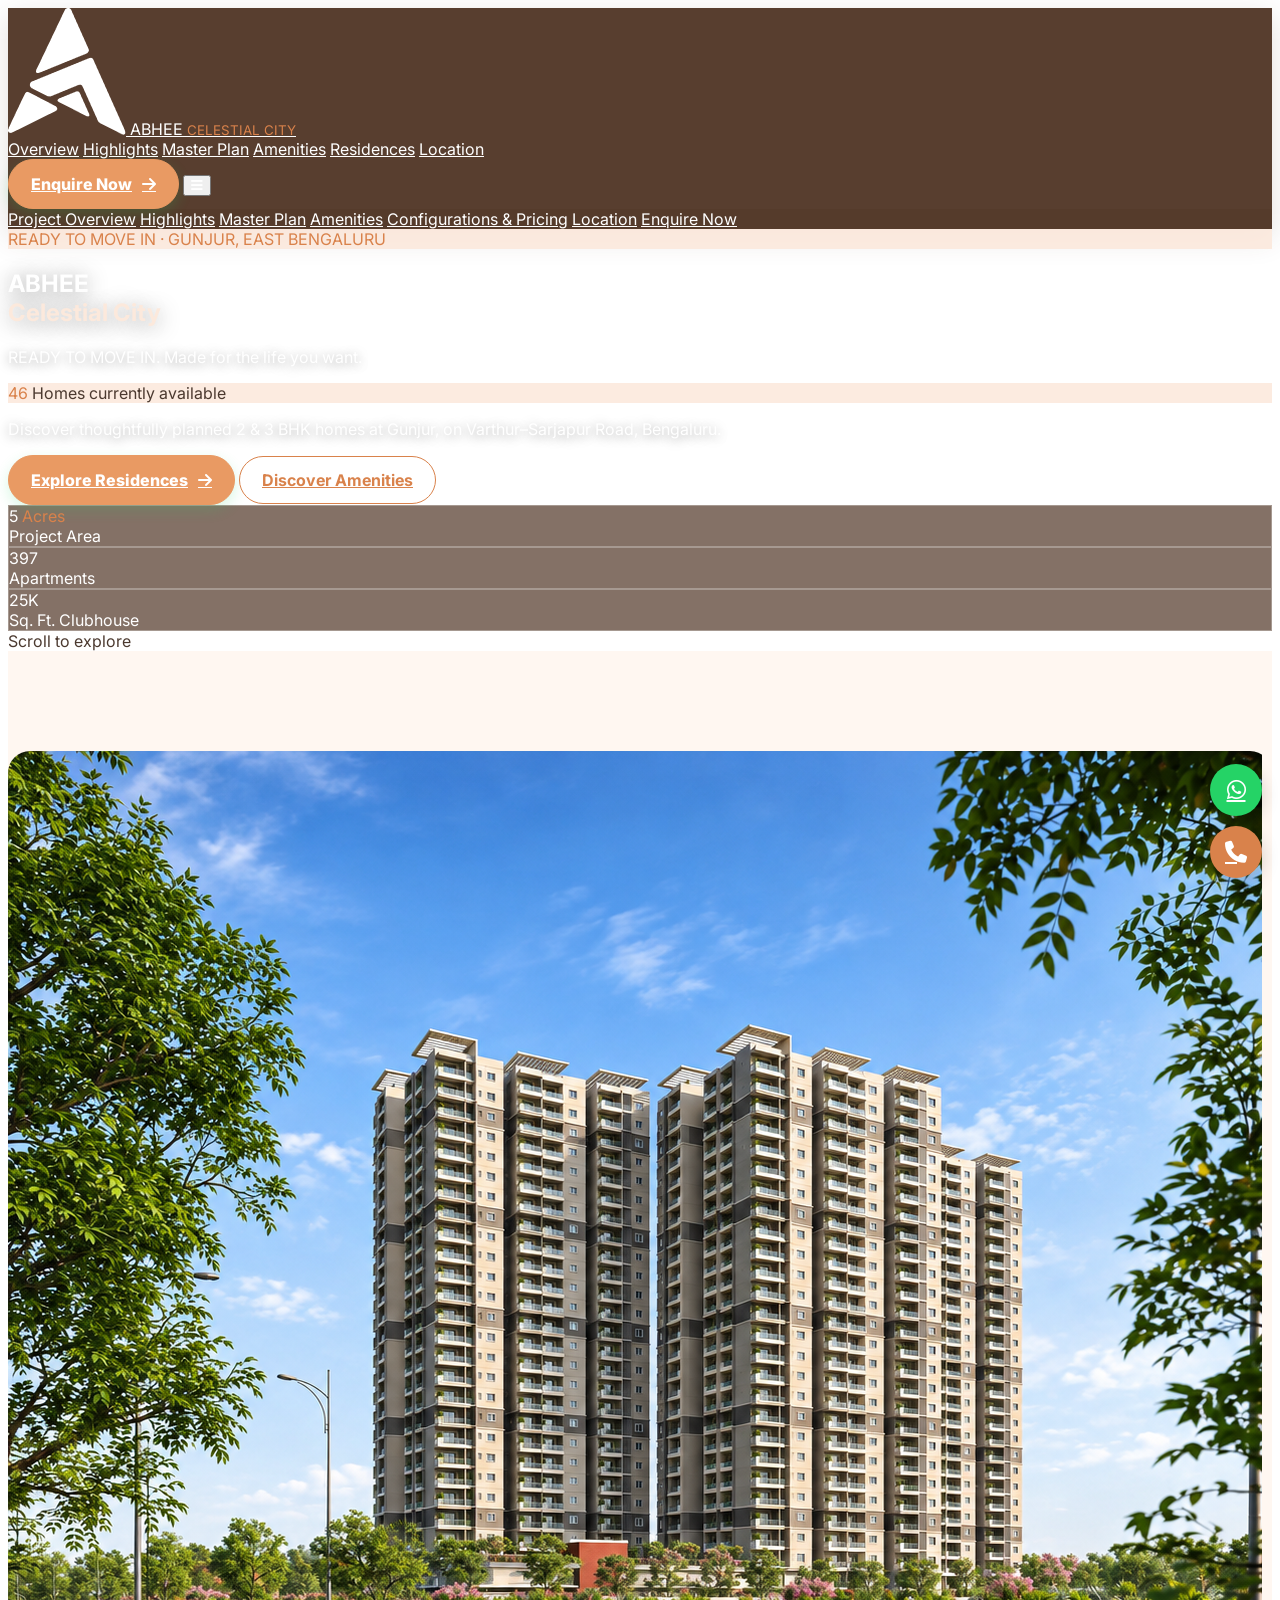
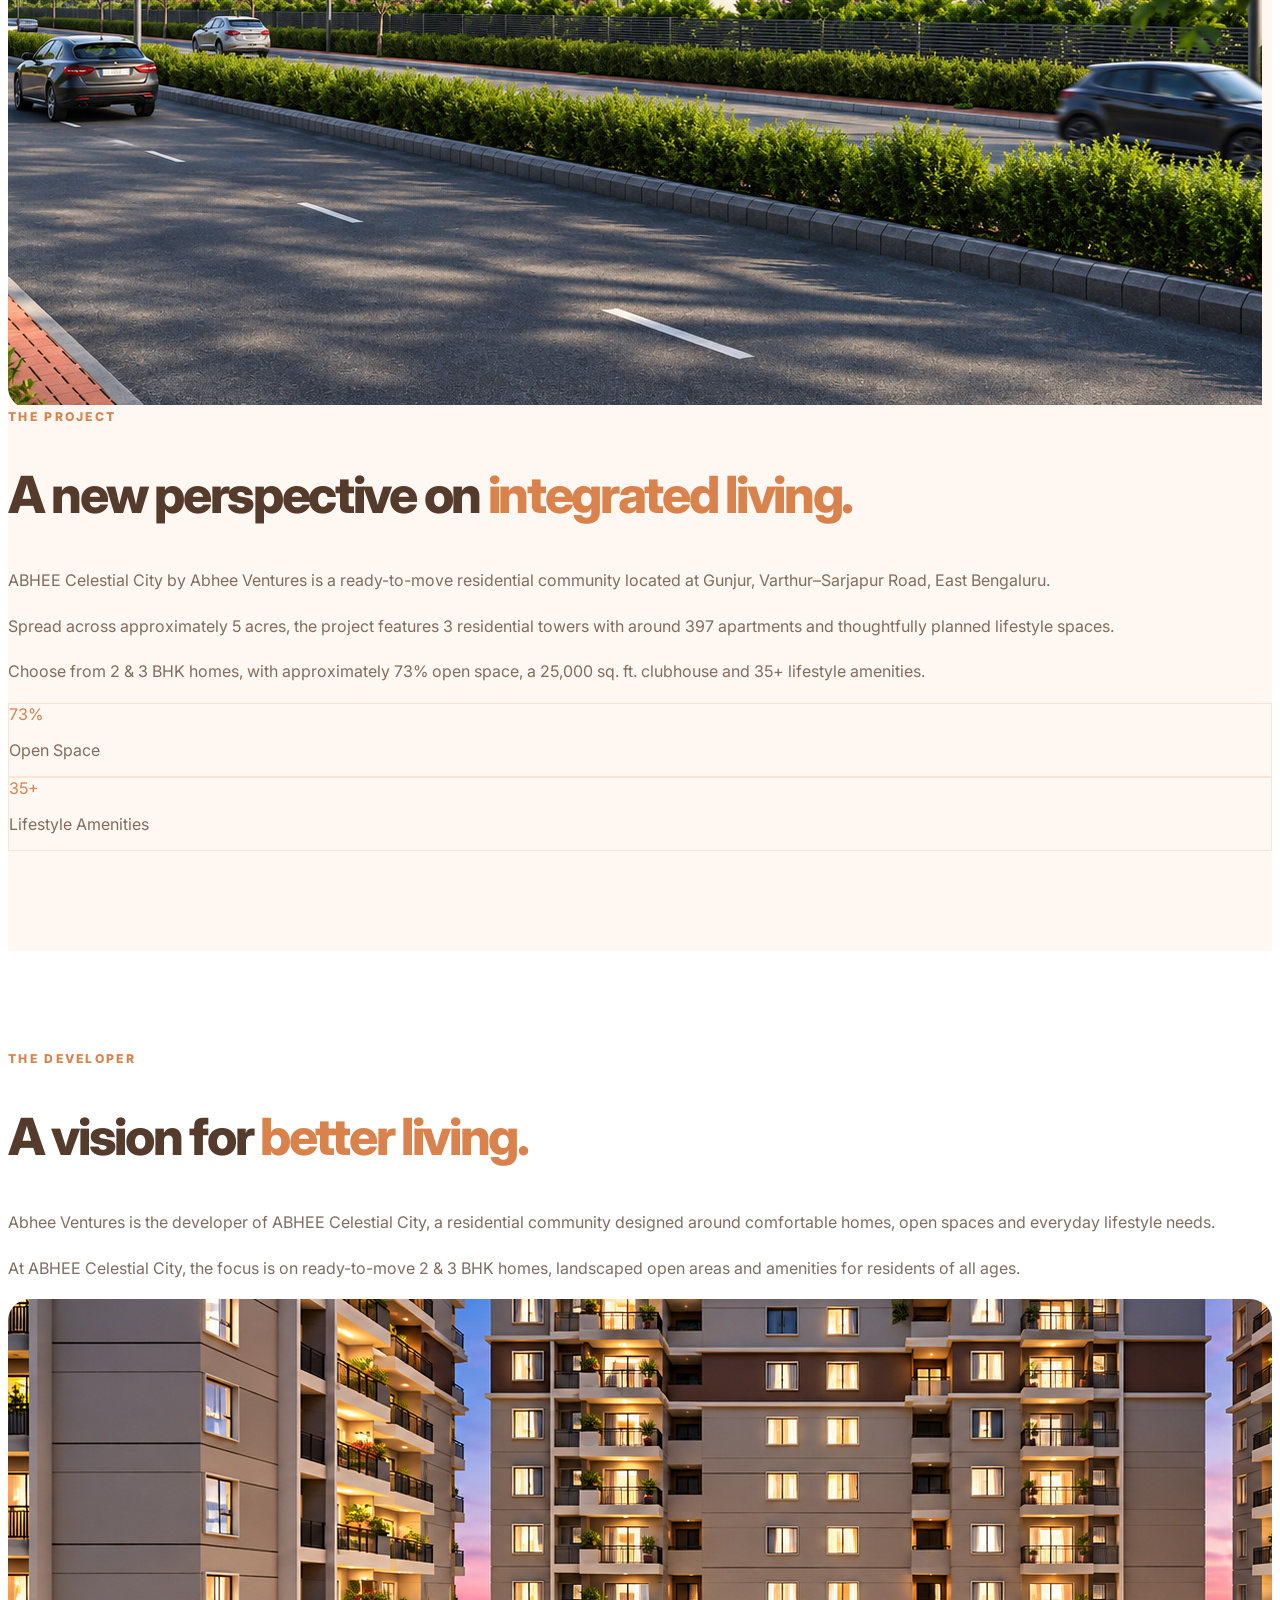
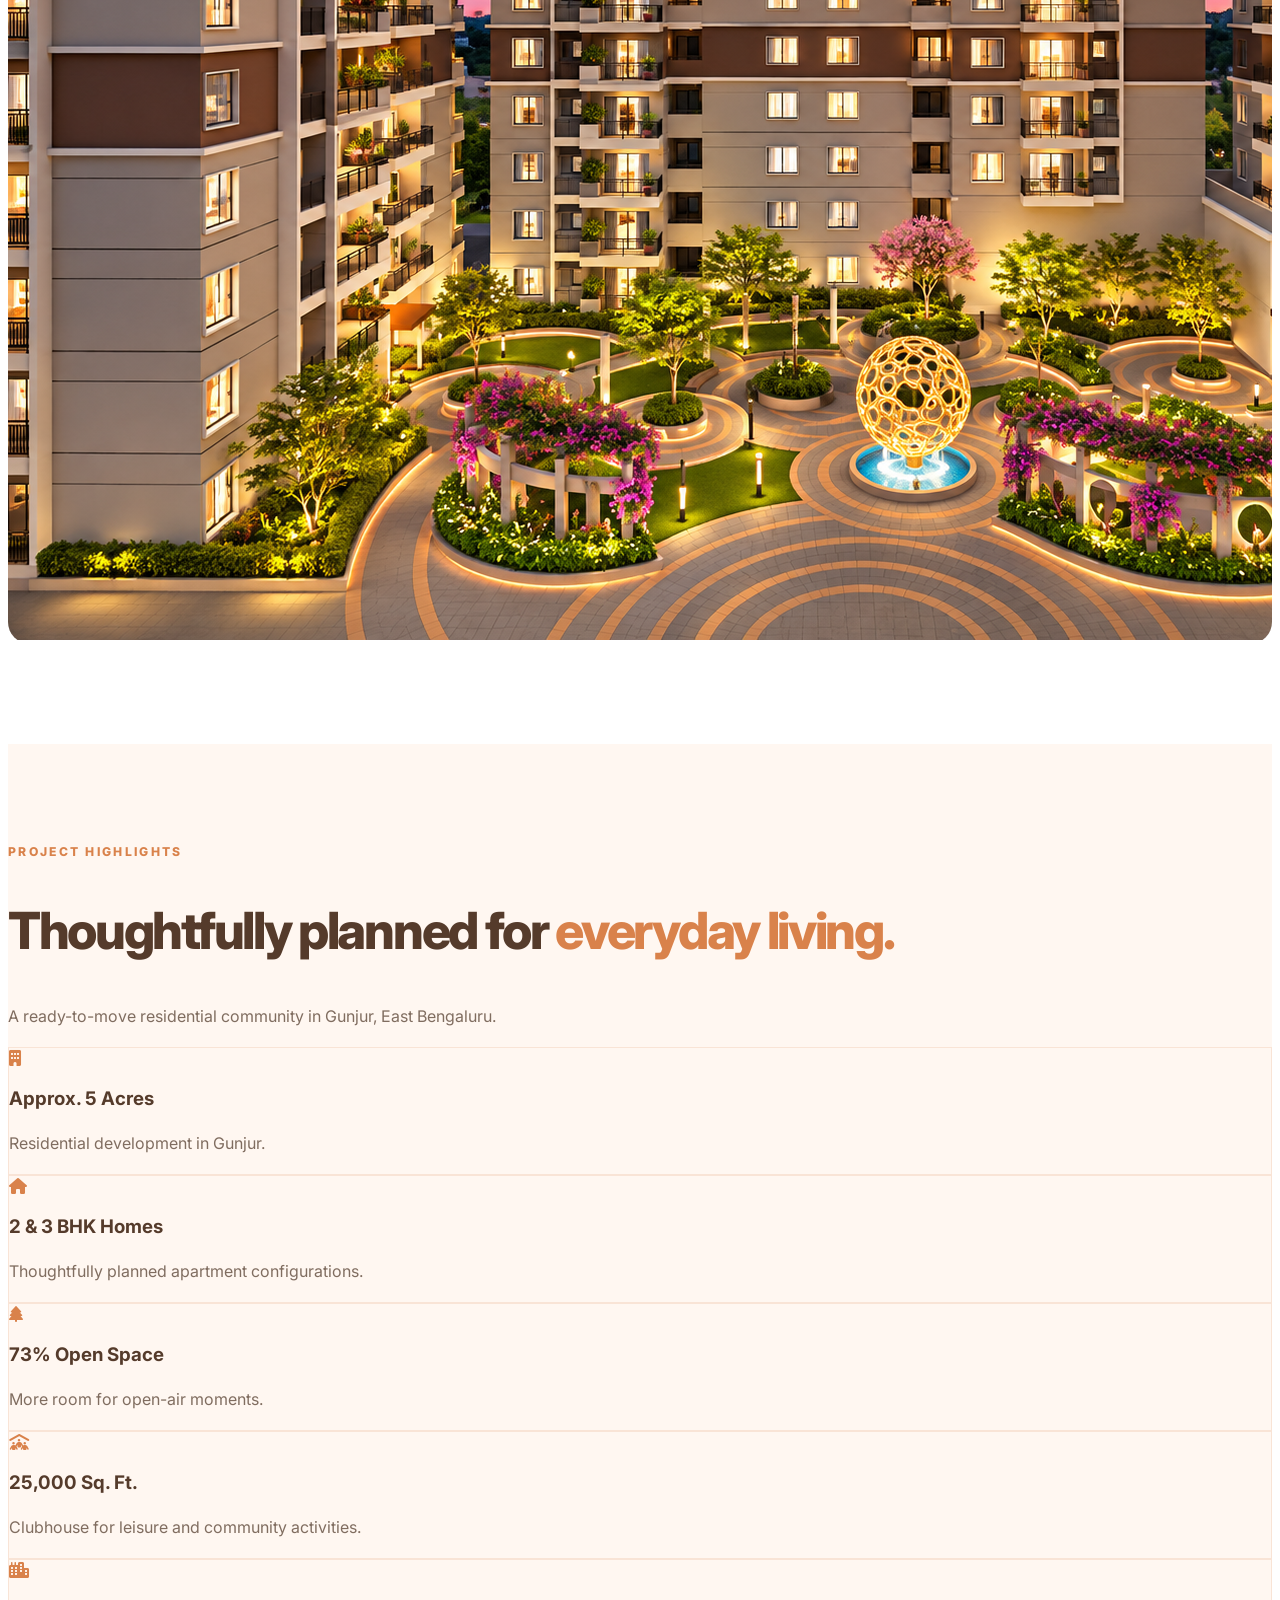
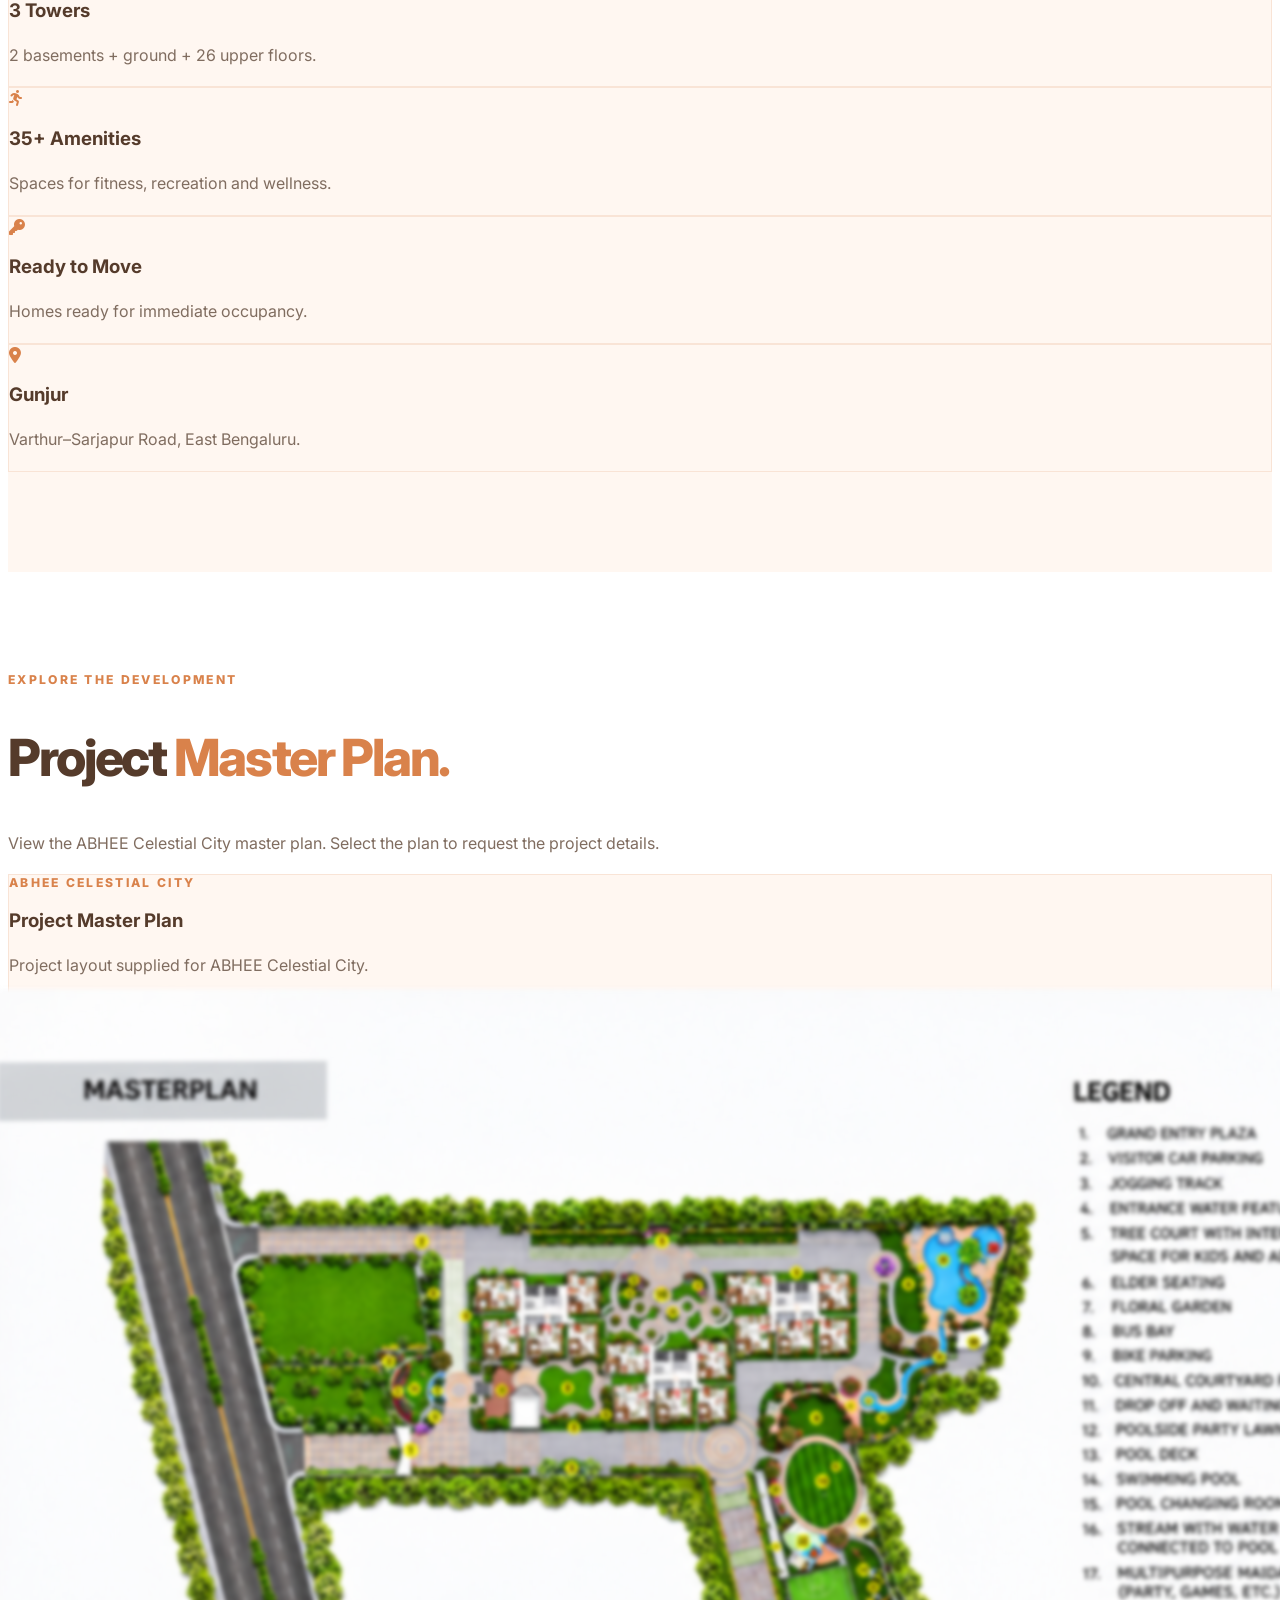
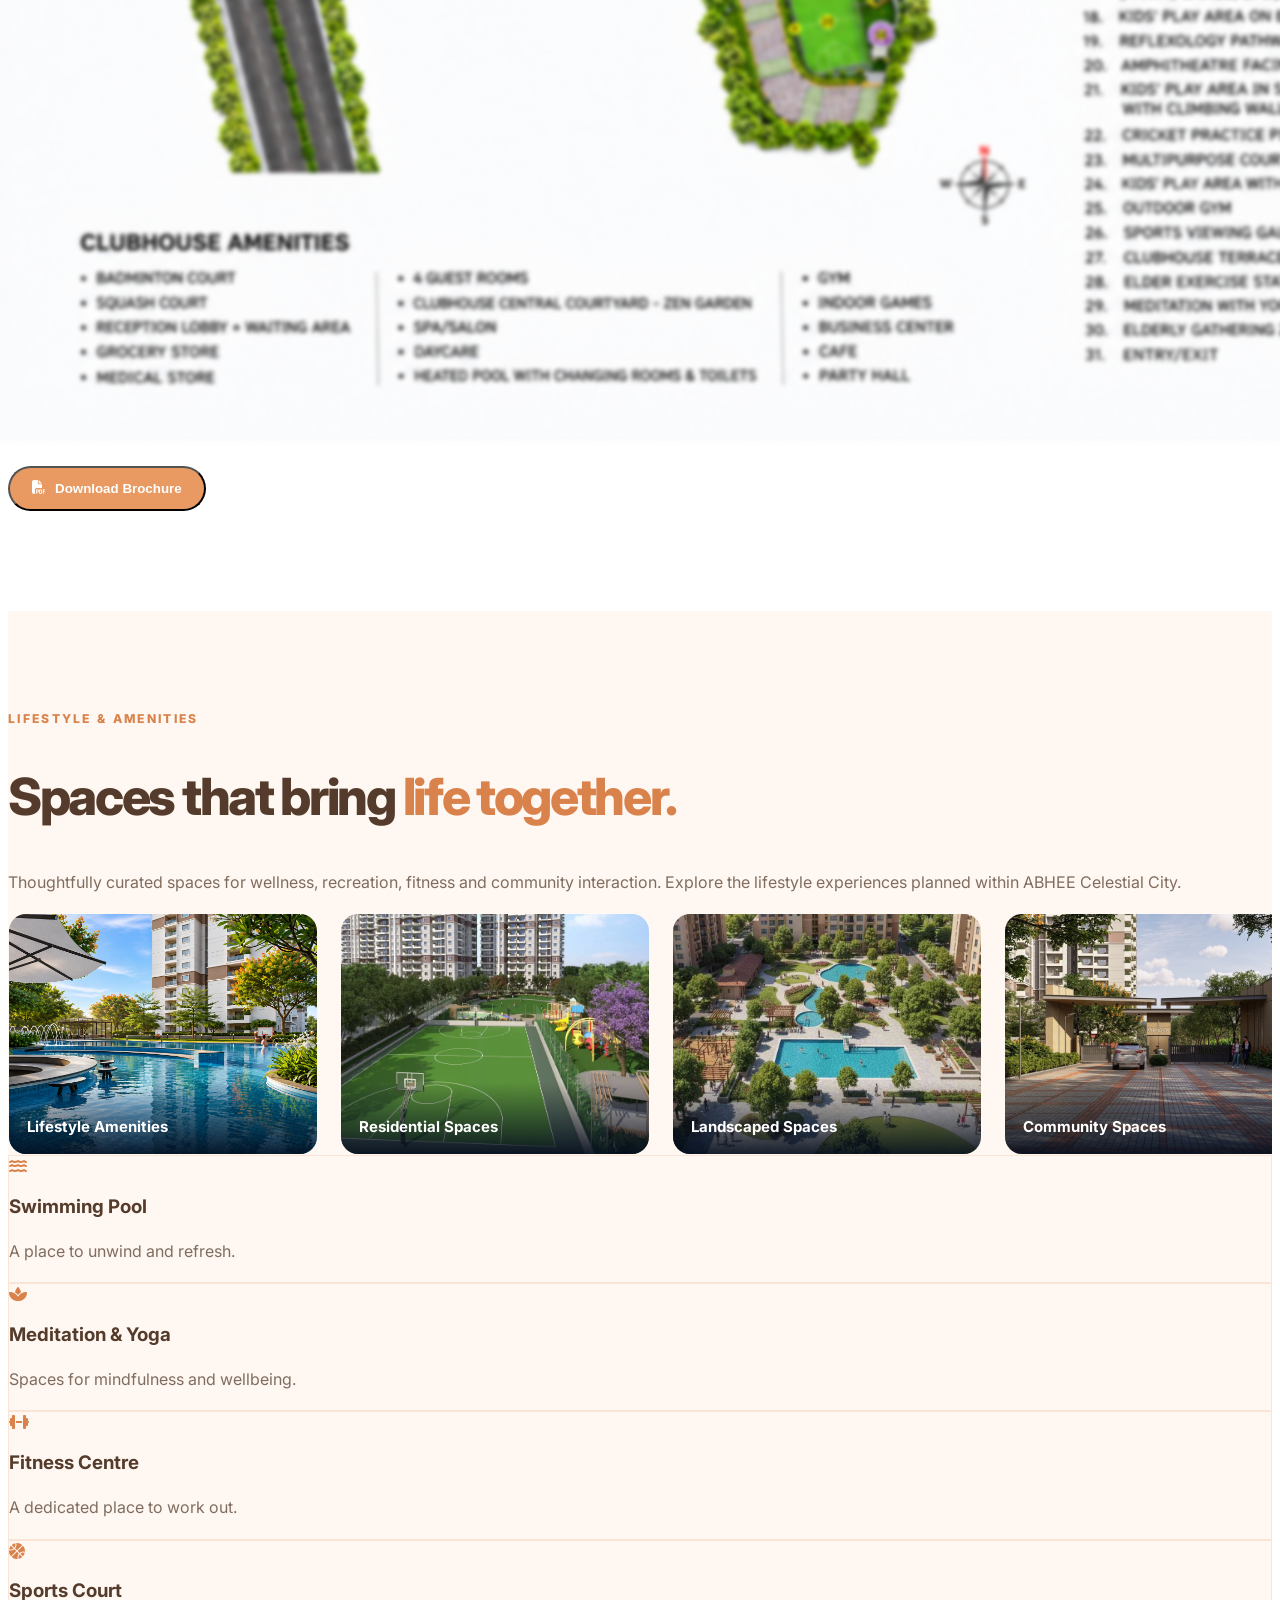
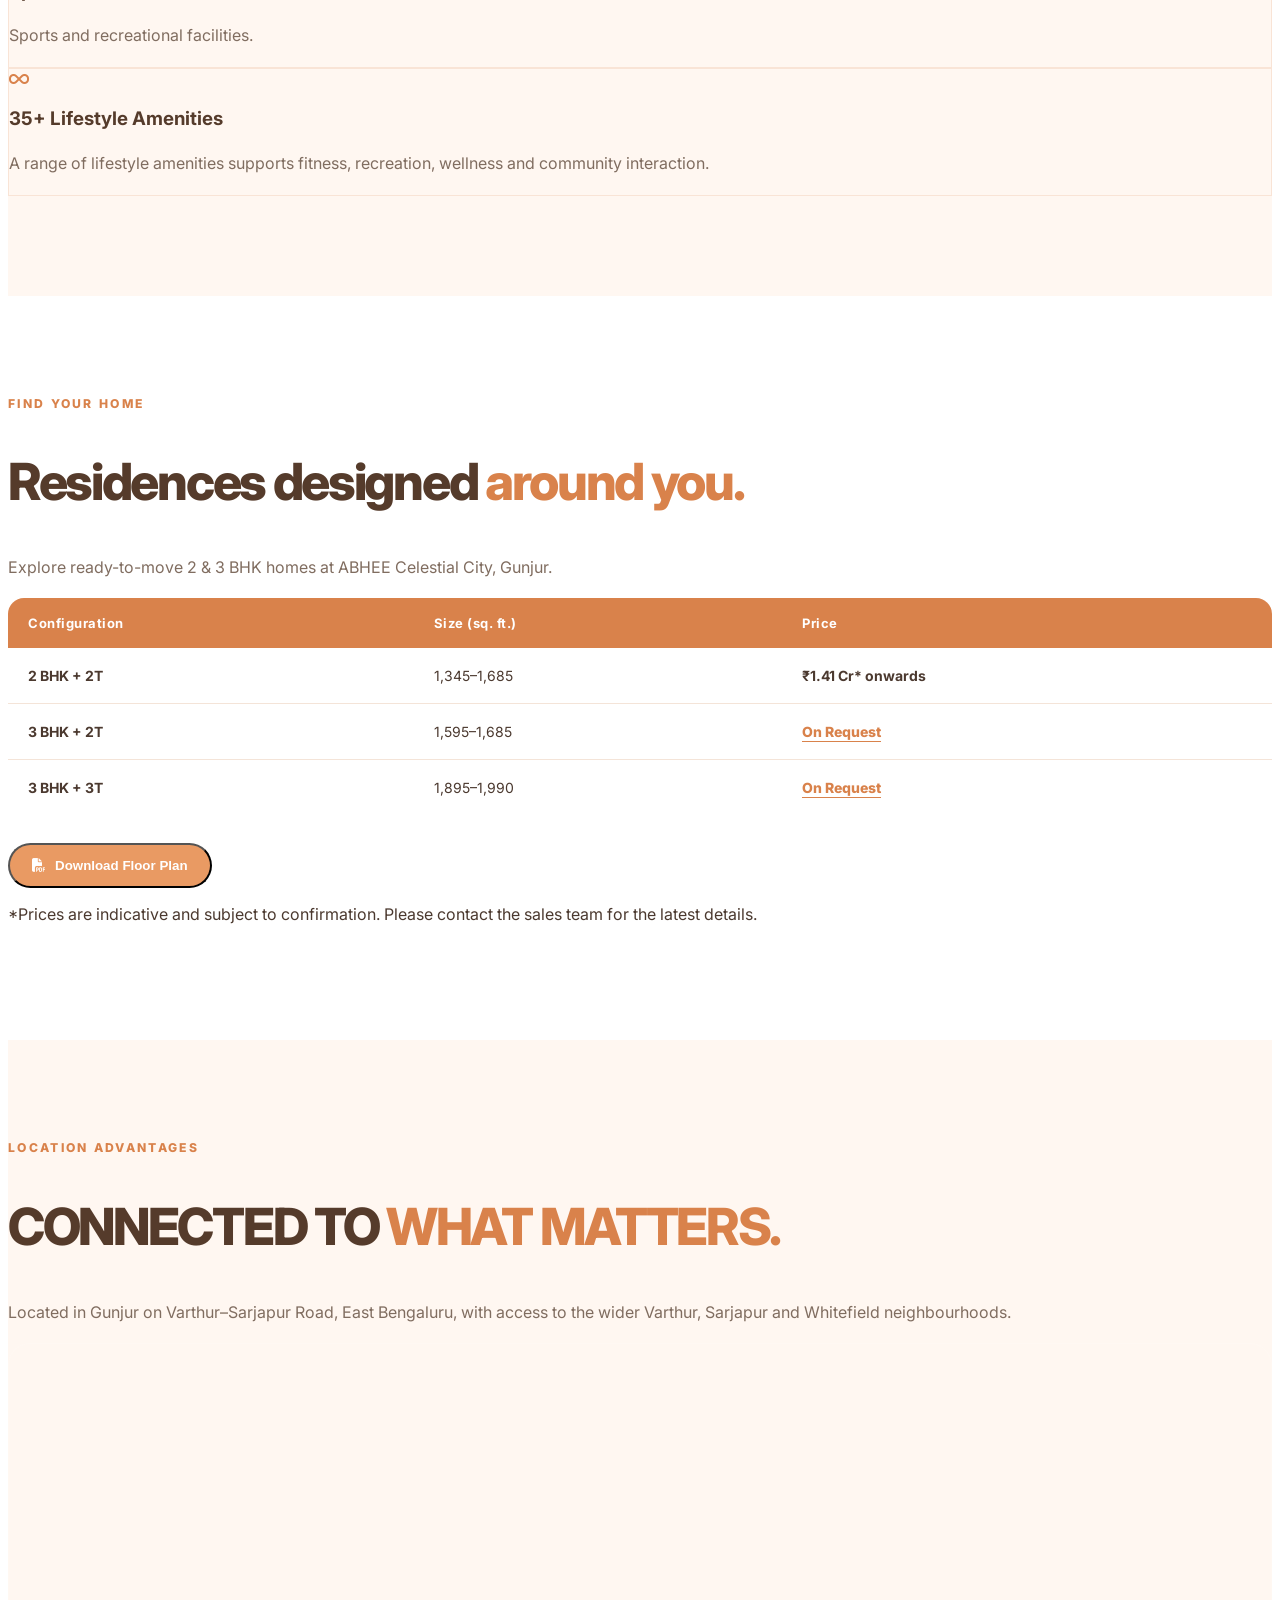
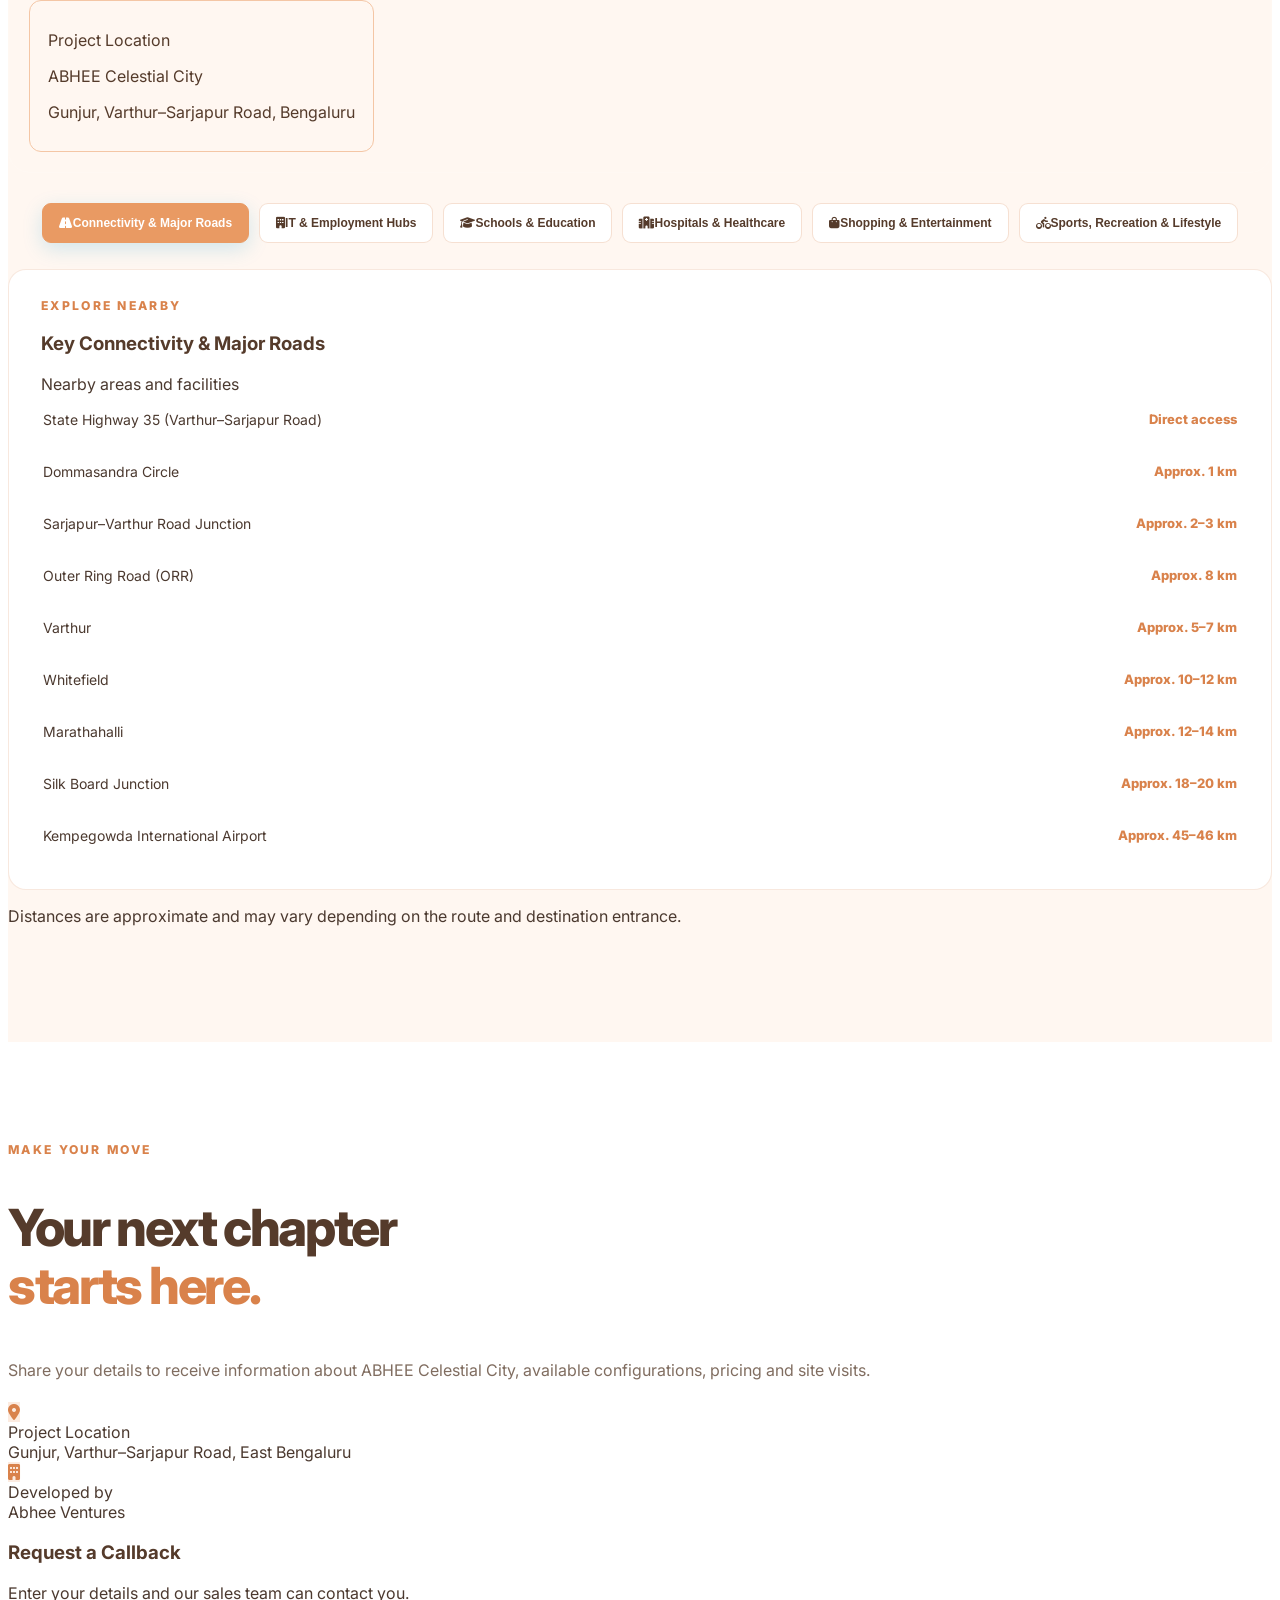
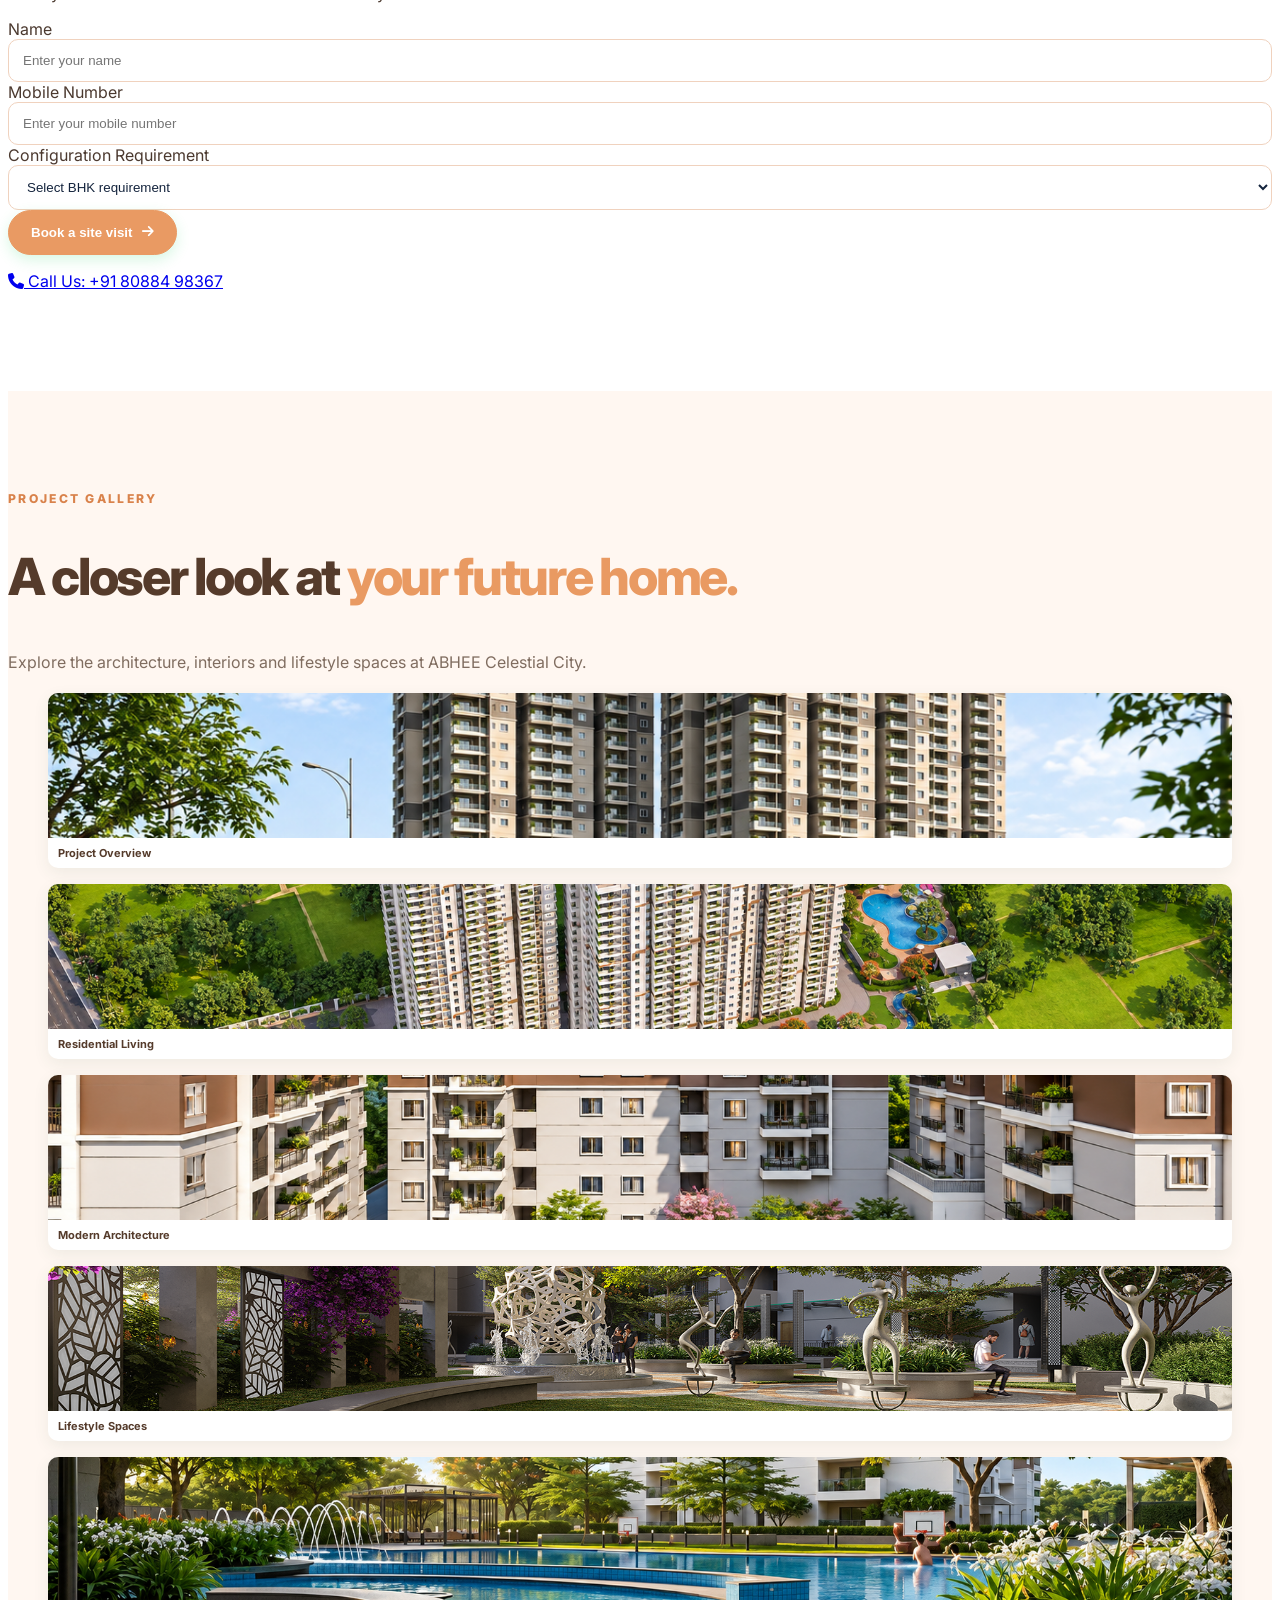
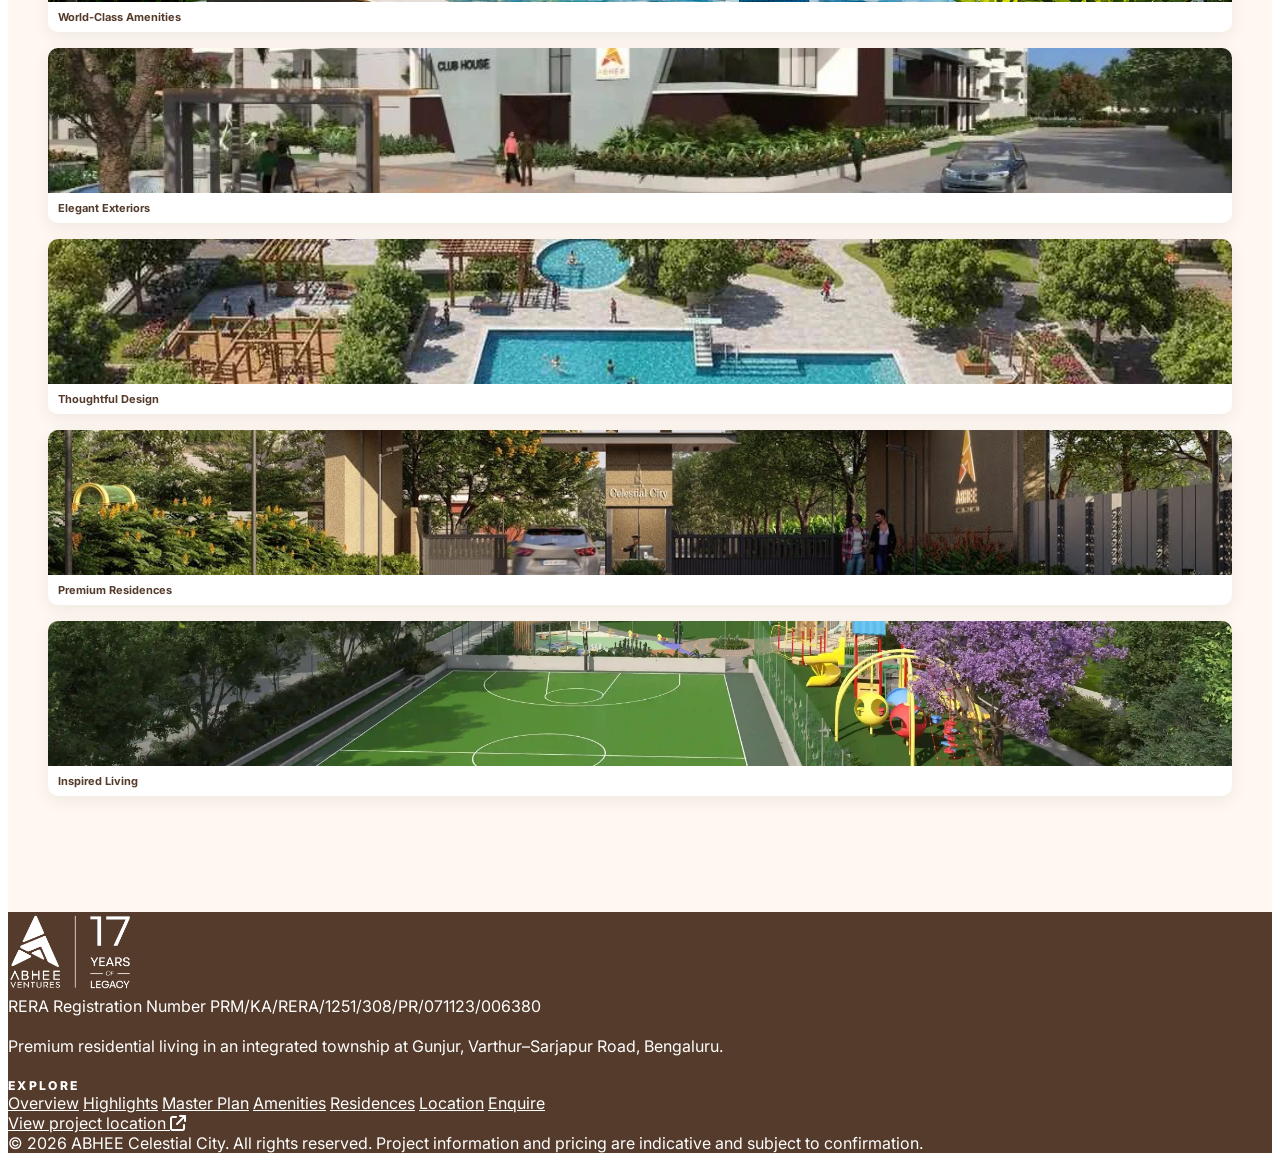
==== projects/abhee-celestial-city/index.html @ 66f7e13c "Add ABHEE Celestial City website" ====
<!DOCTYPE html>
<html lang="en" class="scroll-smooth">

<head>
  <meta charset="UTF-8">
  <meta name="viewport" content="width=device-width, initial-scale=1.0">
  <meta name="theme-color" content="#553B2B">

  <!-- SEO Meta Tags -->
  <title>ABHEE Celestial City | Ready-to-Move 2 &amp; 3 BHK Homes in Gunjur, Bengaluru</title>

  <meta name="description" content="Discover ABHEE Celestial City in Gunjur, Bengaluru. Ready-to-move 2 & 3 BHK homes, 73% open space, 25,000 sq. ft. clubhouse and 35+ lifestyle amenities.">
  <meta name="keywords" content="ABHEE Celestial City, Abhee Ventures, 2 BHK in Gunjur, 3 BHK in Gunjur, ready to move apartments Bengaluru, Varthur Sarjapur Road">

  <meta name="robots" content="index, follow, max-image-preview:large">

  <!-- ABHEE Favicon -->
  <link rel="icon" type="image/png" href="./images/abhee-cc-logo.webp">

  <!-- Open Graph SEO -->
  <meta property="og:type" content="website">
  <meta property="og:title" content="ABHEE Celestial City | Premium 2 & 3 BHK Homes">
  <meta property="og:description" content="Ready-to-move 2 & 3 BHK homes at ABHEE Celestial City, Gunjur, Bengaluru.">
  <meta property="og:image" content="./images/gallery-01.png">

  <!-- Twitter SEO -->
  <meta name="twitter:card" content="summary_large_image">
  <meta name="twitter:title" content="ABHEE Celestial City | Gunjur, Bengaluru">
  <meta name="twitter:description" content="Explore ready-to-move 2 & 3 BHK homes at ABHEE Celestial City, Gunjur.">
  <meta name="twitter:image" content="./images/gallery-01.png">

  <!-- Tailwind CSS -->
  <script src="https://cdn.tailwindcss.com"></script>


  <script>
    tailwind.config = {
      theme: {
        extend: {
          colors: {
            navy: {
              800: '#10264d',
              900: '#091b3a',
              950: '#06132b'
            },
            bluebrand: {
              300: '#75d9ff',
              400: '#36c5f4',
              500: '#079bd3',
              600: '#087bb8',
              700: '#07558f'
            }
          },
          fontFamily: {
            sans: ['Inter', 'sans-serif']
          }
        }
      }
    };
  </script>

  <!-- Fonts and Icons -->
  <link rel="preconnect" href="https://fonts.googleapis.com">
  <link rel="preconnect" href="https://fonts.gstatic.com" crossorigin>
  <link href="https://fonts.googleapis.com/css2?family=Inter:wght@300;400;500;600;700;800&display=swap" rel="stylesheet">
  <link rel="stylesheet" href="https://cdnjs.cloudflare.com/ajax/libs/font-awesome/6.4.0/css/all.min.css">

  <style>
    * {
      box-sizing: border-box;
    }

    html {
      scroll-padding-top: 88px;
    }

    body {
      font-family: Inter, sans-serif;
      background: #FFFFFF;
      color: #553B2B;
    }

    .section-pad {
      padding: 100px 0;
    }

    .eyebrow {
      color: #55cdf5;
      font-size: .76rem;
      font-weight: 800;
      letter-spacing: .19em;
      text-transform: uppercase;
    }

    .section-title {
      font-size: clamp(2rem, 4vw, 3.25rem);
      line-height: 1.12;
      font-weight: 800;
      letter-spacing: -.045em;
    }

    .section-copy {
      color: #aab8ca;
      line-height: 1.85;
    }

    .glass {
      background: rgba(255,255,255,.055);
      border: 1px solid rgba(255,255,255,.12);
      backdrop-filter: blur(14px);
    }

    .hero-overlay {
      background:
        linear-gradient(90deg,rgba(4,13,31,.84) 0%,rgba(4,13,31,.5) 52%,rgba(4,13,31,.12) 100%),
        linear-gradient(0deg,rgba(4,13,31,.72),transparent 50%);
    }

    .hero-video {
      position: absolute;
      inset: 0;
      width: 100%;
      height: 100%;
      object-fit: cover;
    }

    .nav-scrolled {
      background: rgba(5,18,42,.96) !important;
      box-shadow: 0 8px 30px rgba(0,0,0,.18);
    }

    .feature-card,
    .amenity-card,
    .location-card,
    .price-card,
    .master-card {
      transition: transform .3s ease, border-color .3s ease, box-shadow .3s ease;
    }

    .feature-card:hover,
    .amenity-card:hover,
    .location-card:hover,
    .price-card:hover,
    .master-card:hover {
      transform: translateY(-6px);
      border-color: rgba(54,197,244,.55);
      box-shadow: 0 18px 45px rgba(0,0,0,.2);
    }

    .image-frame {
      overflow: hidden;
      border-radius: 22px;
    }

    .image-frame img {
      transition: transform .7s ease;
    }

    .image-frame:hover img {
      transform: scale(1.035);
    }

    .form-control {
      width: 100%;
      background: #fff;
      color: #14243d;
      border: 1px solid #dbe3ed;
      border-radius: 10px;
      padding: 13px 14px;
      outline: none;
    }

    .form-control:focus {
      border-color: #079bd3;
      box-shadow: 0 0 0 3px rgba(7,155,211,.13);
    }

    .btn-primary {
      display: inline-flex;
      align-items: center;
      justify-content: center;
      gap: 10px;
      padding: 14px 22px;
      border-radius: 999px;
      background: linear-gradient(110deg,#36c5f4,#087bb8);
      color: #04162c;
      font-weight: 800;
      transition: .25s;
    }

    .btn-primary:hover {
      transform: translateY(-2px);
      box-shadow: 0 12px 30px rgba(7,155,211,.25);
    }

    .btn-outline {
      display: inline-flex;
      align-items: center;
      justify-content: center;
      gap: 10px;
      padding: 13px 22px;
      border-radius: 999px;
      border: 1px solid rgba(255,255,255,.5);
      color: white;
      font-weight: 700;
      transition: .25s;
    }

    .btn-outline:hover {
      background: rgba(255,255,255,.12);
    }

    .ticker-line {
      height: 1px;
      background: linear-gradient(90deg,transparent,rgba(54,197,244,.7),transparent);
    }

    /* Lifestyle carousel */
    .amenities-track {
      display: flex;
      width: max-content;
      gap: 22px;
      animation: amenitiesMoveRight 55s linear infinite;
    }

    .amenities-marquee {
      overflow: hidden;
      width: 100%;
    }

    .amenities-marquee:hover .amenities-track {
      animation-play-state: paused;
    }

    .amenity-image-card {
      width: 310px;
      flex-shrink: 0;
      overflow: hidden;
      border-radius: 18px;
      position: relative;
      border: 1px solid rgba(255,255,255,.12);
      cursor: zoom-in;
    }

    .amenity-image-card img {
      width: 100%;
      height: 240px;
      object-fit: cover;
      display: block;
      transition: transform .6s ease;
    }

    .amenity-image-card:hover img {
      transform: scale(1.04);
    }

    .amenity-image-label {
      position: absolute;
      bottom: 0;
      left: 0;
      right: 0;
      padding: 35px 18px 18px;
      background: linear-gradient(transparent,rgba(3,12,28,.9));
      color: white;
      font-weight: 700;
      font-size: 15px;
      pointer-events: none;
    }

    @keyframes amenitiesMoveRight {
      from {
        transform: translateX(-50%);
      }
      to {
        transform: translateX(0);
      }
    }

    /* LOCATION ADVANTAGES */
    .location-map {
      width: 100%;
      height: 430px;
      overflow: hidden;
      border-radius: 22px;
      border: 1px solid rgba(255,255,255,.12);
      position: relative;
      margin-bottom: 30px;
    }

    .location-map iframe {
      display: block;
      width: 100%;
      height: 100%;
      border: 0;
    }

    .location-map-label {
      position: absolute;
      left: 20px;
      bottom: 20px;
      padding: 13px 18px;
      border-radius: 12px;
      background: rgba(4,13,31,.92);
      border: 1px solid rgba(54,197,244,.35);
      pointer-events: none;
    }

    .location-tabs {
      display: flex;
      flex-wrap: wrap;
      justify-content: center;
      gap: 10px;
      margin-bottom: 26px;
    }

    .location-tab {
      padding: 12px 16px;
      border: 1px solid rgba(255,255,255,.14);
      border-radius: 9px;
      color: #cbd5e1;
      background: rgba(255,255,255,.045);
      font-size: 12px;
      font-weight: 600;
      transition: .25s ease;
      cursor: pointer;
    }

    .location-tab:hover {
      border-color: rgba(54,197,244,.65);
      color: #fff;
    }

    .location-tab.active-tab {
      color: #04162c;
      background: linear-gradient(110deg,#75d9ff,#36c5f4);
      border-color: #75d9ff;
      box-shadow: 0 6px 20px rgba(7,155,211,.18);
    }

    .location-panel {
      padding: 28px 32px;
      border: 1px solid rgba(255,255,255,.12);
      border-radius: 18px;
      background: linear-gradient(145deg,rgba(255,255,255,.065),rgba(255,255,255,.025));
    }

    .location-item {
      display: flex;
      align-items: center;
      justify-content: space-between;
      gap: 16px;
      padding: 15px 2px;
      border-bottom: 1px solid rgba(255,255,255,.09);
    }

    .location-item:last-child {
      border-bottom: 0;
    }

    .location-name {
      color: #dbe5f1;
      font-size: 14px;
      line-height: 1.5;
    }

    .location-distance {
      color: #75d9ff;
      font-size: 13px;
      font-weight: 800;
      white-space: nowrap;
    }

    /* Full-screen image preview */
    .image-lightbox {
      display: none;
      position: fixed;
      inset: 0;
      z-index: 99999;
      background: rgba(0,0,0,.95);
      align-items: center;
      justify-content: center;
      padding: 55px 24px 24px;
    }

    .image-lightbox.active {
      display: flex;
    }

    .image-lightbox img {
      max-width: 95vw;
      max-height: 90vh;
      width: auto;
      height: auto;
      object-fit: contain;
      border-radius: 5px;
      cursor: default;
    }

    .lightbox-close {
      position: absolute;
      top: 14px;
      right: 25px;
      color: white;
      font-size: 38px;
      line-height: 1;
      cursor: pointer;
      background: none;
      border: none;
      z-index: 2;
    }

    .clickable-image {
      cursor: zoom-in;
    }

    @media(max-width:767px) {
      .section-pad {
        padding: 72px 0;
      }

      .hero-overlay {
        background: linear-gradient(0deg,rgba(4,13,31,.88),rgba(4,13,31,.3));
      }

      .hero-video {
        object-position: 58% center;
      }

      .amenity-image-card {
        width: 260px;
      }

      .amenity-image-card img {
        height: 205px;
      }

      .location-map {
        height: 330px;
      }

      .location-panel {
        padding: 20px;
      }

      .location-tab {
        padding: 10px 11px;
        font-size: 11px;
      }

      .image-lightbox {
        padding: 55px 12px 12px;
      }

      .image-lightbox img {
        max-width: 96vw;
        max-height: 86vh;
      }

      .lightbox-close {
        right: 15px;
        top: 12px;
      }
    }

    @media(prefers-reduced-motion:reduce) {
      .amenities-track {
        animation: none;
      }

      *,
      *::before,
      *::after {
        scroll-behavior: auto !important;
      }
    }

    /* Light-orange project colour scrollbar */
    html {
      scrollbar-color: #E99A63 #FFF7F1;
      scrollbar-width: thin;
    }
    ::-webkit-scrollbar {
      width: 10px;
    }
    ::-webkit-scrollbar-track {
      background: #FFF7F1;
    }
    ::-webkit-scrollbar-thumb {
      background: #E99A63;
      border: 2px solid #FFF7F1;
      border-radius: 10px;
    }
    ::-webkit-scrollbar-thumb:hover {
      background: #D9824B;
    }
  
    /* ABHEE CELESTIAL CITY — WARM NEUTRAL THEME */
    :root {
      --pure-white: #FFFFFF;
      --soft-mint: #FFF7F1;
      --whatsapp-mint: #FCE9DC;
      --fresh-green: #F4C6A5;
      --whatsapp-green: #E99A63;
      --forest-green: #D9824B;
      --deep-green: #553B2B;
      --sage-ink: #4B392F;
      --sage-muted: #806D60;
    }

    body {
      background: var(--pure-white) !important;
      color: var(--sage-ink) !important;
    }

    main > section.section-pad:nth-of-type(odd) {
      background: var(--pure-white) !important;
      color: var(--sage-ink) !important;
    }

    main > section.section-pad:nth-of-type(even) {
      background: var(--soft-mint) !important;
      color: var(--sage-ink) !important;
    }

    .section-title, h1, h2, h3, h4 { color: var(--deep-green); }
    .section-copy { color: var(--sage-muted) !important; }
    .eyebrow { color: var(--forest-green) !important; }

    .glass, .feature-card, .amenity-card, .location-card, .price-card, .master-card {
      background: var(--soft-mint) !important;
      border: 1px solid rgba(217,130,75,.16) !important;
      color: var(--deep-green) !important;
      backdrop-filter: none;
    }

    .glass p, .feature-card p, .amenity-card p, .price-card p {
      color: var(--sage-muted) !important;
    }

    /* Keep the header dark as requested, with clear white navigation. */
    #navbar {
      background: rgba(85,59,43,.98) !important;
      border-color: rgba(255,255,255,.16) !important;
      box-shadow: 0 8px 28px rgba(85,59,43,.16) !important;
    }
    #navbar a, #navbar button { color: #FFFFFF !important; }
    #navbar .btn-primary { color: #FFFFFF !important; }
    #navbar img { filter: none; }
    #navbar .mobile-link { color: #FFFFFF !important; }
    #mobile-menu {
      background: #553B2B !important;
      border-color: rgba(255,255,255,.16) !important;
    }
    .nav-scrolled {
      background: rgba(85,59,43,.99) !important;
      box-shadow: 0 8px 30px rgba(85,59,43,.20) !important;
    }

    /* Bright WhatsApp green for primary calls to action. */
    .btn-primary {
      background: var(--whatsapp-green) !important;
      color: #FFFFFF !important;
      border: 1px solid var(--whatsapp-green) !important;
      box-shadow: 0 5px 14px rgba(37,211,102,.18) !important;
    }
    .btn-primary:hover {
      background: var(--forest-green) !important;
      border-color: var(--forest-green) !important;
      color: #FFFFFF !important;
    }
    .btn-outline {
      border-color: var(--forest-green) !important;
      color: var(--forest-green) !important;
      background: #FFFFFF !important;
    }
    .btn-outline:hover {
      background: var(--whatsapp-mint) !important;
    }

    .text-bluebrand-300, .text-bluebrand-400, .text-bluebrand-500 {
      color: var(--forest-green) !important;
    }
    .bg-bluebrand-500\/15 { background: rgba(252,233,220,.88) !important; }

    .location-tab {
      color: var(--deep-green) !important;
      border-color: rgba(217,130,75,.25) !important;
      background: #FFFFFF !important;
    }
    .location-tab.active-tab {
      background: var(--whatsapp-green) !important;
      color: #FFFFFF !important;
      border-color: var(--whatsapp-green) !important;
    }
    .location-panel {
      background: #FFFFFF !important;
      border-color: rgba(217,130,75,.18) !important;
    }
    .location-name { color: var(--sage-ink) !important; }
    .location-distance { color: var(--forest-green) !important; }
    .location-map-label {
      background: rgba(255,247,241,.98) !important;
      border-color: var(--fresh-green) !important;
    }
    .location-map-label p { color: var(--deep-green) !important; }

    .form-control { border-color: #F0D2BE; }
    .form-control:focus {
      border-color: var(--whatsapp-green);
      box-shadow: 0 0 0 3px rgba(233,154,99,.18);
    }

    /* Header and footer share forest green; every footer text element is solid white. */
    footer {
      background: #553B2B !important;
      color: #FFFFFF !important;
      border-color: rgba(255,255,255,.18) !important;
    }
    footer,
    footer *,
    footer *::before,
    footer *::after {
      color: #FFFFFF !important;
      opacity: 1 !important;
      -webkit-text-fill-color: #FFFFFF !important;
      text-shadow: none !important;
    }
    footer a:hover {
      color: #FCE9DC !important;
      -webkit-text-fill-color: #FCE9DC !important;
    }
    footer img {
      height: 5rem !important;
      max-width: 260px !important;
      width: auto !important;
      object-fit: contain !important;
    }

    /* Natural project imagery with a controlled overlay for white hero text. */
    .hero-overlay {
      background:
        linear-gradient(90deg,rgba(66,43,29,.68) 0%,rgba(66,43,29,.42) 55%,rgba(66,43,29,.12) 100%),
        linear-gradient(0deg,rgba(66,43,29,.48),rgba(66,43,29,.06) 72%) !important;
    }
    #home h1 {
      color: #FFFFFF !important;
      text-shadow: 0 3px 22px rgba(0,0,0,.42);
    }
    #home h1 span { color: #FCE9DC !important; }
    #home p {
      color: #FFFFFF !important;
      text-shadow: 0 2px 12px rgba(0,0,0,.4);
    }
    #home .glass {
      background: rgba(85,59,43,.72) !important;
      border-color: rgba(255,255,255,.28) !important;
    }
    #home .glass div { color: #FFFFFF !important; }

    .master-plan-image {
      filter: blur(2.2px);
      transform: scale(1.015);
      transition: filter .25s ease, transform .25s ease;
      cursor: pointer;
    }
    .master-plan-image:hover {
      filter: blur(1.5px);
      transform: scale(1.025);
    }

    .sage-table {
      width:100%;
      border-collapse:separate;
      border-spacing:0;
      overflow:hidden;
      border-radius:16px;
      background:#FFFFFF;
      color:var(--sage-ink);
    }
    .sage-table th {
      background:var(--forest-green);
      color:#FFFFFF;
      padding:17px 20px;
      text-align:left;
      font-size:13px;
      letter-spacing:.04em;
    }
    .sage-table td {
      padding:19px 20px;
      border-bottom:1px solid #F4E4D8;
      font-size:14px;
    }
    .sage-table tr:last-child td { border-bottom:0; }
    .on-request-link {
      color:var(--forest-green);
      font-weight:800;
      text-decoration:underline;
      text-underline-offset:4px;
      cursor:pointer;
    }
    .brochure-btn {
      display:inline-flex;
      align-items:center;
      gap:10px;
      padding:13px 22px;
      border-radius:999px;
      background:var(--whatsapp-green);
      color:#FFFFFF;
      font-weight:700;
      margin-top:28px;
    }
    .brochure-btn:hover { background:var(--forest-green); }

    .gallery-card {
      overflow:hidden;
      border-radius:10px;
      background:#FFFFFF;
      box-shadow:0 5px 16px rgba(49,92,59,.08);
      max-width:100%;
    }
    .gallery-card img {
      width:100%;
      height:145px;
      object-fit:cover;
      display:block;
    }
    .gallery-card figcaption {
      padding:8px 10px;
      color:var(--deep-green);
      font-weight:700;
      font-size:11px;
    }

    .popup-overlay {
      display:none;
      position:fixed;
      inset:0;
      z-index:100000;
      background:rgba(50,38,30,.62);
      padding:18px;
      align-items:center;
      justify-content:center;
    }
    .popup-overlay.active { display:flex; }
    .popup-card {
      width:min(100%,390px);
      background:#FFFFFF;
      border-radius:20px;
      padding:25px;
      color:var(--sage-ink);
      box-shadow:0 25px 80px rgba(0,0,0,.25);
      position:relative;
    }
    .popup-close {
      position:absolute;
      right:15px;
      top:10px;
      border:0;
      background:transparent;
      font-size:26px;
      color:var(--forest-green);
      cursor:pointer;
    }
    .floating-contact {
      position:fixed;
      right:18px;
      bottom:22px;
      z-index:9000;
      display:flex;
      flex-direction:column;
      gap:10px;
    }
    .floating-contact a {
      width:52px;
      height:52px;
      border-radius:50%;
      display:flex;
      align-items:center;
      justify-content:center;
      color:#FFFFFF;
      font-size:22px;
      box-shadow:0 5px 18px rgba(0,0,0,.18);
    }
    .floating-whatsapp { background:#25D366; color:#FFFFFF; }
    .floating-call { background:var(--forest-green); }

    @media(max-width:640px) {
      .sage-table th, .sage-table td { padding:13px 10px; font-size:12px; }
      .gallery-card img { height:105px; }
      .gallery-card figcaption { padding:7px 8px; font-size:10px; }
      .floating-contact { right:12px; bottom:14px; }
      .floating-contact a { width:48px; height:48px; }
    }

  </style>
</head>

<body class="antialiased selection:bg-bluebrand-500 selection:text-white">

  <!-- HEADER -->
  <header id="navbar" class="fixed top-0 left-0 right-0 z-50 bg-navy-950/75 backdrop-blur-xl border-b border-white/10 transition-all duration-300">

    <div class="max-w-7xl mx-auto px-4 sm:px-6 lg:px-8">
      <div class="h-[76px] flex items-center justify-between gap-5">

        <a href="#home" class="flex items-center shrink-0" aria-label="ABHEE Celestial City home">
          <img
            src="./images/abhee-ventures-logo-white.png"
            alt="ABHEE Ventures"
            class="h-11 md:h-12 w-auto max-w-[190px] object-contain"
            onerror="this.style.display='none';this.nextElementSibling.style.display='block'">

          <span class="hidden text-white font-extrabold tracking-wide">
            ABHEE
            <small class="block text-bluebrand-300 text-[10px] tracking-[.22em]">
              CELESTIAL CITY
            </small>
          </span>
        </a>

        <nav class="hidden lg:flex items-center gap-7 text-[13px] font-semibold text-slate-200">
          <a class="hover:text-bluebrand-300" href="#overview">Overview</a>
          <a class="hover:text-bluebrand-300" href="#highlights">Highlights</a>
          <a class="hover:text-bluebrand-300" href="#masterplan">Master Plan</a>
          <a class="hover:text-bluebrand-300" href="#amenities">Amenities</a>
          <a class="hover:text-bluebrand-300" href="#residences">Residences</a>
          <a class="hover:text-bluebrand-300" href="#location">Location</a>
        </nav>

        <div class="flex items-center gap-3">
          <a href="#enquire" class="hidden sm:inline-flex btn-primary !py-3 !px-5 text-xs">
            Enquire Now <i class="fa-solid fa-arrow-right"></i>
          </a>

          <button
            id="mobile-menu-btn"
            class="lg:hidden w-10 h-10 rounded-lg border border-white/15 text-white"
            aria-label="Open navigation"
            aria-expanded="false">
            <i id="menu-icon" class="fa-solid fa-bars"></i>
          </button>
        </div>

      </div>
    </div>

    <div id="mobile-menu" class="hidden lg:hidden bg-navy-950 border-t border-white/10 px-5 py-4 space-y-1">
      <a class="mobile-link block py-3 text-slate-200" href="#overview">Project Overview</a>
      <a class="mobile-link block py-3 text-slate-200" href="#highlights">Highlights</a>
      <a class="mobile-link block py-3 text-slate-200" href="#masterplan">Master Plan</a>
      <a class="mobile-link block py-3 text-slate-200" href="#amenities">Amenities</a>
      <a class="mobile-link block py-3 text-slate-200" href="#residences">Configurations & Pricing</a>
      <a class="mobile-link block py-3 text-slate-200" href="#location">Location</a>
      <a class="mobile-link block py-3 text-bluebrand-300 font-bold" href="#enquire">Enquire Now</a>
    </div>

  </header>

  <main>

    <!-- HERO VIDEO -->
    <section id="home" class="relative min-h-[780px] h-[100svh] max-h-[1050px] flex items-end md:items-center overflow-hidden">

      <video
        class="hero-video"
        autoplay
        muted
        loop
        playsinline
        preload="metadata"
        aria-label="ABHEE Celestial City project video">

        <source src="./videos/CC_ Full video.mp4" type="video/mp4">
        Your browser does not support HTML video.

      </video>

      <div class="absolute inset-0 hero-overlay"></div>
      <div class="absolute top-0 left-0 right-0 h-28 bg-gradient-to-b from-[#06132b]/70 to-transparent"></div>

      <div class="relative z-10 max-w-7xl w-full mx-auto px-5 sm:px-8 lg:px-10 pb-24 md:pb-0 pt-36">

        <div class="max-w-3xl">

          <div class="inline-flex items-center gap-2 rounded-full border border-bluebrand-300/40 bg-bluebrand-500/15 px-4 py-2 text-[10px] sm:text-xs tracking-[.18em] uppercase font-bold text-bluebrand-300 mb-6">
            <span class="w-2 h-2 rounded-full bg-bluebrand-300 animate-pulse"></span>
            READY TO MOVE IN · GUNJUR, EAST BENGALURU
          </div>

          <h1 class="text-4xl sm:text-6xl lg:text-[76px] leading-[1.04] tracking-[-.055em] font-extrabold text-white">
            ABHEE<br>
            <span class="text-bluebrand-300">Celestial City</span>
          </h1>

          <p class="mt-6 max-w-xl text-base sm:text-xl leading-relaxed text-slate-200">
            READY TO MOVE IN. Made for the life you want.
          </p>

          <div class="mt-5 inline-flex items-center gap-3 rounded-xl border border-bluebrand-300/40 bg-bluebrand-500/15 px-4 py-3 text-white">
            <span class="text-2xl sm:text-3xl font-extrabold text-bluebrand-300">46</span>
            <span class="text-xs sm:text-sm font-semibold uppercase tracking-wider">Homes currently available</span>
          </div>

          <p class="mt-3 max-w-2xl text-sm sm:text-base leading-7 text-slate-300">
            Discover thoughtfully planned 2 & 3 BHK homes at Gunjur, on Varthur–Sarjapur Road, Bengaluru.
          </p>

          <div class="mt-8 flex flex-col sm:flex-row gap-3">
            <a href="#residences" class="btn-primary">
              Explore Residences <i class="fa-solid fa-arrow-right"></i>
            </a>
            <a href="#amenities" class="btn-outline">
              Discover Amenities
            </a>
          </div>

        </div>

        <div class="grid grid-cols-3 gap-3 sm:gap-5 max-w-3xl mt-12 md:mt-16">

          <div class="glass rounded-xl p-4 sm:p-5">
            <div class="text-2xl sm:text-3xl font-extrabold text-white">
              5<span class="text-bluebrand-300"> Acres</span>
            </div>
            <div class="text-[10px] sm:text-xs text-slate-300 mt-1">Project Area</div>
          </div>

          <div class="glass rounded-xl p-4 sm:p-5">
            <div class="text-2xl sm:text-3xl font-extrabold text-white">397</div>
            <div class="text-[10px] sm:text-xs text-slate-300 mt-1">Apartments</div>
          </div>

          <div class="glass rounded-xl p-4 sm:p-5">
            <div class="text-2xl sm:text-3xl font-extrabold text-white">25K</div>
            <div class="text-[10px] sm:text-xs text-slate-300 mt-1">Sq. Ft. Clubhouse</div>
          </div>

        </div>
      </div>

      <div class="absolute bottom-5 right-6 hidden md:flex items-center gap-3 text-[10px] tracking-[.2em] uppercase text-white/70">
        <span class="w-12 ticker-line"></span>
        Scroll to explore
      </div>

    </section>

    <!-- PROJECT OVERVIEW -->
    <section id="overview" class="section-pad bg-[#091b3a]">

      <div class="max-w-7xl mx-auto px-5 sm:px-8 lg:px-10">

        <div class="grid lg:grid-cols-2 gap-12 lg:gap-20 items-center">

          <div class="relative">

            <div class="image-frame relative z-10">
              <img
                src="./images/gallery-01.png"
                alt="ABHEE Celestial City residential towers"
                class="w-full h-[360px] sm:h-[520px] object-cover"
                loading="lazy">
            </div>

            <div class="absolute -bottom-6 -right-5 w-2/3 h-2/3 border border-bluebrand-400/40 rounded-3xl"></div>

          </div>

          <div>

            <div class="eyebrow mb-4">The Project</div>

            <h2 class="section-title">
              A new perspective on
              <span class="text-bluebrand-300">integrated living.</span>
            </h2>

            <p class="section-copy mt-6">
              ABHEE Celestial City by Abhee Ventures is a ready-to-move residential community located at Gunjur, Varthur–Sarjapur Road, East Bengaluru.
            </p>

            <p class="section-copy mt-4">
              Spread across approximately 5 acres, the project features 3 residential towers with around 397 apartments and thoughtfully planned lifestyle spaces.
            </p>

            <p class="section-copy mt-4">
              Choose from 2 & 3 BHK homes, with approximately 73% open space, a 25,000 sq. ft. clubhouse and 35+ lifestyle amenities.
            </p>

            <div class="grid grid-cols-2 gap-4 mt-8">

              <div class="glass rounded-xl p-5">
                <div class="text-3xl font-extrabold text-bluebrand-300">73<span class="text-xl">%</span></div>
                <p class="text-xs text-slate-300 mt-2">Open Space</p>
              </div>

              <div class="glass rounded-xl p-5">
                <div class="text-3xl font-extrabold text-bluebrand-300">35<span class="text-xl">+</span></div>
                <p class="text-xs text-slate-300 mt-2">Lifestyle Amenities</p>
              </div>

            </div>

          </div>
        </div>
      </div>
    </section>

    <!-- ABOUT ABHEE VENTURES -->
    <section class="section-pad bg-[#06132b]">

      <div class="max-w-7xl mx-auto px-5 sm:px-8 lg:px-10">

        <div class="grid lg:grid-cols-2 gap-12 items-center">

          <div>
            <div class="eyebrow mb-4">The Developer</div>

            <h2 class="section-title">
              A vision for
              <span class="text-bluebrand-300">better living.</span>
            </h2>

            <p class="section-copy mt-6">
              Abhee Ventures is the developer of ABHEE Celestial City, a residential community designed around comfortable homes, open spaces and everyday lifestyle needs.
            </p>

            <p class="section-copy mt-4">
              At ABHEE Celestial City, the focus is on ready-to-move 2 & 3 BHK homes, landscaped open areas and amenities for residents of all ages.
            </p>
          </div>

          <div class="image-frame">
            <img
              src="./images/galllery-02.png"
              alt="ABHEE Celestial City development"
              class="w-full h-[340px] sm:h-[440px] object-cover"
              loading="lazy">
          </div>

        </div>
      </div>
    </section>

    <!-- PROJECT HIGHLIGHTS -->
    <section id="highlights" class="section-pad bg-[#091b3a]">
      <div class="max-w-7xl mx-auto px-5 sm:px-8 lg:px-10">
        <div class="max-w-2xl mx-auto text-center mb-14">
          <div class="eyebrow mb-4">Project Highlights</div>
          <h2 class="section-title">Thoughtfully planned for <span class="text-bluebrand-300">everyday living.</span></h2>
          <p class="section-copy mt-5">A ready-to-move residential community in Gunjur, East Bengaluru.</p>
        </div>
        <div class="grid sm:grid-cols-2 lg:grid-cols-4 gap-5">
          <div class="feature-card glass rounded-2xl p-7"><div class="text-bluebrand-300 text-3xl"><i class="fa-solid fa-building"></i></div><h3 class="font-bold text-lg mt-5">Approx. 5 Acres</h3><p class="section-copy text-sm mt-3">Residential development in Gunjur.</p></div>
          <div class="feature-card glass rounded-2xl p-7"><div class="text-bluebrand-300 text-3xl"><i class="fa-solid fa-house"></i></div><h3 class="font-bold text-lg mt-5">2 & 3 BHK Homes</h3><p class="section-copy text-sm mt-3">Thoughtfully planned apartment configurations.</p></div>
          <div class="feature-card glass rounded-2xl p-7"><div class="text-bluebrand-300 text-3xl"><i class="fa-solid fa-tree"></i></div><h3 class="font-bold text-lg mt-5">73% Open Space</h3><p class="section-copy text-sm mt-3">More room for open-air moments.</p></div>
          <div class="feature-card glass rounded-2xl p-7"><div class="text-bluebrand-300 text-3xl"><i class="fa-solid fa-people-roof"></i></div><h3 class="font-bold text-lg mt-5">25,000 Sq. Ft.</h3><p class="section-copy text-sm mt-3">Clubhouse for leisure and community activities.</p></div>
          <div class="feature-card glass rounded-2xl p-7"><div class="text-bluebrand-300 text-3xl"><i class="fa-solid fa-city"></i></div><h3 class="font-bold text-lg mt-5">3 Towers</h3><p class="section-copy text-sm mt-3">2 basements + ground + 26 upper floors.</p></div>
          <div class="feature-card glass rounded-2xl p-7"><div class="text-bluebrand-300 text-3xl"><i class="fa-solid fa-person-running"></i></div><h3 class="font-bold text-lg mt-5">35+ Amenities</h3><p class="section-copy text-sm mt-3">Spaces for fitness, recreation and wellness.</p></div>
          <div class="feature-card glass rounded-2xl p-7"><div class="text-bluebrand-300 text-3xl"><i class="fa-solid fa-key"></i></div><h3 class="font-bold text-lg mt-5">Ready to Move</h3><p class="section-copy text-sm mt-3">Homes ready for immediate occupancy.</p></div>
          <div class="feature-card glass rounded-2xl p-7"><div class="text-bluebrand-300 text-3xl"><i class="fa-solid fa-location-dot"></i></div><h3 class="font-bold text-lg mt-5">Gunjur</h3><p class="section-copy text-sm mt-3">Varthur–Sarjapur Road, East Bengaluru.</p></div>
        </div>
      </div>
    </section>

    <!-- ABHEE MASTER PLAN -->
    <section id="masterplan" class="section-pad bg-[#06132b]">
      <div class="max-w-7xl mx-auto px-5 sm:px-8 lg:px-10">
        <div class="text-center max-w-2xl mx-auto mb-12">
          <div class="eyebrow mb-4">Explore the Development</div>
          <h2 class="section-title">Project <span class="text-bluebrand-300">Master Plan.</span></h2>
          <p class="section-copy mt-5">View the ABHEE Celestial City master plan. Select the plan to request the project details.</p>
        </div>
        <div class="master-card glass rounded-2xl overflow-hidden max-w-5xl mx-auto">
          <div class="p-6 sm:p-7"><div class="eyebrow mb-3">ABHEE Celestial City</div><h3 class="text-xl sm:text-2xl font-bold">Project Master Plan</h3><p class="section-copy text-sm mt-3">Project layout supplied for ABHEE Celestial City.</p></div>
          <div class="bg-white p-3 sm:p-5"><img src="./images/abhee-cc-master-plan.png" alt="ABHEE Celestial City project master plan" class="w-full h-auto object-contain master-plan-image js-masterplan-enquiry" loading="lazy" tabindex="0" role="button" aria-label="Enquire to view ABHEE Celestial City master plan"></div>
        </div>
        <div class="text-center mt-7"><button type="button" class="brochure-btn js-open-enquiry"><i class="fa-solid fa-file-pdf"></i> Download Brochure</button></div>
      </div>
    </section>

    <!-- LIFESTYLE & AMENITIES -->
    <section id="amenities" class="section-pad bg-[#091b3a]">

      <div class="max-w-7xl mx-auto px-5 sm:px-8 lg:px-10">

        <div class="grid lg:grid-cols-2 gap-6 lg:gap-16 items-end mb-12">

          <div>
            <div class="eyebrow mb-4">Lifestyle & Amenities</div>
            <h2 class="section-title">
              Spaces that bring
              <span class="text-bluebrand-300">life together.</span>
            </h2>
          </div>

          <div>
            <p class="section-copy">
              Thoughtfully curated spaces for wellness, recreation, fitness and community interaction. Explore the lifestyle experiences planned within ABHEE Celestial City.
            </p>
          </div>

        </div>

        <div class="amenities-marquee">
          <div class="amenities-track">
            <div class="amenity-image-card"><img src="./images/amenities.png" alt="ABHEE Celestial City lifestyle amenities" loading="lazy"><div class="amenity-image-label">Lifestyle Amenities</div></div>
            <div class="amenity-image-card"><img src="./images/amenities-Play-Ground2.webp" alt="ABHEE Celestial City residential spaces" loading="lazy"><div class="amenity-image-label">Residential Spaces</div></div>
            <div class="amenity-image-card"><img src="./images/pool-courtyard.png" alt="ABHEE Celestial City landscaped spaces" loading="lazy"><div class="amenity-image-label">Landscaped Spaces</div></div>
            <div class="amenity-image-card"><img src="./images/abhee-front-gate-viewt.jpg" alt="ABHEE Celestial City community spaces" loading="lazy"><div class="amenity-image-label">Community Spaces</div></div>
            <div class="amenity-image-card" ><img src="./images/abhee-cc-garden.png" alt="" loading="lazy"><div class="amenity-image-label">Lifestyle Amenities</div></div>
            
            <div class="amenity-image-card" aria-hidden="true"><img src="./images/pool-courtyard.png" alt="" loading="lazy"><div class="amenity-image-label">Landscaped Spaces</div></div>
            <div class="amenity-image-card" aria-hidden="true"><img src="./images/abhee-cc-garden.png" alt="" loading="lazy"><div class="amenity-image-label">Community Spaces</div></div>
          </div>
        </div>

        <div class="grid sm:grid-cols-2 lg:grid-cols-4 gap-4 mt-12">

          <div class="amenity-card glass rounded-xl p-5">
            <i class="fa-solid fa-water text-2xl text-bluebrand-300"></i>
            <h3 class="font-bold mt-4">Swimming Pool</h3>
            <p class="section-copy text-sm mt-2">A place to unwind and refresh.</p>
          </div>

          <div class="amenity-card glass rounded-xl p-5">
            <i class="fa-solid fa-spa text-2xl text-bluebrand-300"></i>
            <h3 class="font-bold mt-4">Meditation & Yoga</h3>
            <p class="section-copy text-sm mt-2">Spaces for mindfulness and wellbeing.</p>
          </div>

          <div class="amenity-card glass rounded-xl p-5">
            <i class="fa-solid fa-dumbbell text-2xl text-bluebrand-300"></i>
            <h3 class="font-bold mt-4">Fitness Centre</h3>
            <p class="section-copy text-sm mt-2">A dedicated place to work out.</p>
          </div>

          <div class="amenity-card glass rounded-xl p-5">
            <i class="fa-solid fa-basketball text-2xl text-bluebrand-300"></i>
            <h3 class="font-bold mt-4">Sports Court</h3>
            <p class="section-copy text-sm mt-2">Sports and recreational facilities.</p>
          </div>

        </div>

        <div class="glass rounded-2xl p-6 sm:p-8 mt-8">
          <div class="flex flex-col md:flex-row gap-5 items-start md:items-center">
            <div class="text-3xl text-bluebrand-300">
              <i class="fa-solid fa-infinity"></i>
            </div>
            <div>
              <h3 class="text-xl font-bold">35+ Lifestyle Amenities</h3>
              <p class="section-copy mt-2">
                A range of lifestyle amenities supports fitness, recreation, wellness and community interaction.
              </p>
            </div>
          </div>
        </div>

      </div>
    </section>

    <!-- CONFIGURATIONS AND PRICING -->
    <section id="residences" class="section-pad bg-[#06132b]">

      <div class="max-w-7xl mx-auto px-5 sm:px-8 lg:px-10">

        <div class="text-center max-w-2xl mx-auto mb-14">
          <div class="eyebrow mb-4">Find Your Home</div>
          <h2 class="section-title">
            Residences designed
            <span class="text-bluebrand-300">around you.</span>
          </h2>
          <p class="section-copy mt-5">
            Explore ready-to-move 2 & 3 BHK homes at ABHEE Celestial City, Gunjur.
          </p>
        </div>

        <div class="overflow-x-auto rounded-2xl shadow-sm">
          <table class="sage-table">
            <thead>
              <tr>
                <th>Configuration</th>
                <th>Size (sq. ft.)</th>
                <th>Price</th>
              </tr>
            </thead>
            <tbody>
              <tr><td><strong>2 BHK + 2T</strong></td><td>1,345–1,685</td><td><strong>₹1.41 Cr* onwards</strong></td></tr>
              <tr><td><strong>3 BHK + 2T</strong></td><td>1,595–1,685</td><td><a href="#" class="on-request-link js-open-enquiry">On Request</a></td></tr>
              <tr><td><strong>3 BHK + 3T</strong></td><td>1,895–1,990</td><td><a href="#" class="on-request-link js-open-enquiry">On Request</a></td></tr>
            </tbody>
          </table>
        </div>
        <div class="text-center">
          <button type="button" class="brochure-btn js-open-enquiry" data-download-type="floor-plan">
            <i class="fa-solid fa-file-pdf"></i> Download Floor Plan
          </button>
        </div>


        <p class="text-xs text-slate-500 mt-5 text-center">
          *Prices are indicative and subject to confirmation. Please contact the sales team for the latest details.
        </p>

      </div>
    </section>

    <!-- LOCATION ADVANTAGES - INTERACTIVE SIX CATEGORY SECTION -->
    <section id="location" class="section-pad bg-[#091b3a]">

      <div class="max-w-7xl mx-auto px-5 sm:px-8 lg:px-10">

        <div class="max-w-3xl mb-12">
          <div class="eyebrow mb-4">Location Advantages</div>
          <h2 class="section-title">
            CONNECTED TO
            <span class="text-bluebrand-300">WHAT MATTERS.</span>
          </h2>
          <p class="section-copy mt-5">
            Located in Gunjur on Varthur–Sarjapur Road, East Bengaluru, with access to the wider Varthur, Sarjapur and Whitefield neighbourhoods.
          </p>
        </div>

        <!-- WIDE PROJECT LOCATION MAP -->
        <div class="location-map">
          <iframe
            src="https://www.google.com/maps/embed?pb=!1m18!1m12!1m3!1d3696.7076997361055!2d77.7462828750752!3d12.898778487410175!2m3!1f0!2f0!3f0!3m2!1i1024!2i768!4f13.1!3m3!1m2!1s0x3bae0dce84ca47c1%3A0xec625feb4e9c1d09!2sAbhee%20Celestial%20City!5e1!3m2!1sen!2sin!4v1794402240227!5m2!1sen!2sin"
            allowfullscreen
            loading="lazy"
            referrerpolicy="strict-origin-when-cross-origin"
            title="ABHEE Celestial City Project Location">
          </iframe>

          <div class="location-map-label">
            <p class="text-[10px] text-bluebrand-300 uppercase tracking-[.18em]">Project Location</p>
            <p class="font-bold mt-1 text-white">ABHEE Celestial City</p>
            <p class="text-xs text-slate-300 mt-1">Gunjur, Varthur–Sarjapur Road, Bengaluru</p>
          </div>
        </div>

        <!-- SIX INTERACTIVE LOCATION CATEGORIES -->
        <div class="location-tabs" id="locationTabs">
          <button class="location-tab active-tab" data-category="airport" aria-pressed="true">
            <i class="fa-solid fa-road mr-2"></i>Connectivity & Major Roads
          </button>
          <button class="location-tab" data-category="it" aria-pressed="false">
            <i class="fa-solid fa-building mr-2"></i>IT & Employment Hubs
          </button>
          <button class="location-tab" data-category="education" aria-pressed="false">
            <i class="fa-solid fa-graduation-cap mr-2"></i>Schools & Education
          </button>
          <button class="location-tab" data-category="healthcare" aria-pressed="false">
            <i class="fa-solid fa-hospital mr-2"></i>Hospitals & Healthcare
          </button>
          <button class="location-tab" data-category="shopping" aria-pressed="false">
            <i class="fa-solid fa-bag-shopping mr-2"></i>Shopping & Entertainment
          </button>
          <button class="location-tab" data-category="lifestyle" aria-pressed="false">
            <i class="fa-solid fa-person-biking mr-2"></i>Sports, Recreation & Lifestyle
          </button>
        </div>

        <!-- DESTINATIONS UPDATE WHEN A CATEGORY IS SELECTED -->
        <div class="location-panel">
          <div class="flex flex-col md:flex-row md:items-center md:justify-between gap-3 mb-4">
            <div>
              <div class="eyebrow">Explore Nearby</div>
              <h3 id="locationHeading" class="text-2xl sm:text-3xl font-bold mt-2">
                Connectivity & Major Roads
              </h3>
            </div>
            <span class="text-xs text-slate-400">Nearby areas and facilities</span>
          </div>

          <div id="locationList" class="grid md:grid-cols-2 gap-x-12"></div>
        </div>

        <p class="text-xs text-slate-500 mt-6 text-center">
          Distances are approximate and may vary depending on the route and destination entrance.
        </p>

      </div>
    </section>

    <!-- ENQUIRY -->
    <section id="enquire" class="section-pad bg-[#06132b]">

      <div class="max-w-7xl mx-auto px-5 sm:px-8 lg:px-10">

        <div class="grid lg:grid-cols-2 gap-12 items-center">

          <div>
            <div class="eyebrow mb-4">Make your move</div>

            <h2 class="section-title">
              Your next chapter<br>
              <span class="text-bluebrand-300">starts here.</span>
            </h2>

            <p class="section-copy mt-6 max-w-lg">
              Share your details to receive information about ABHEE Celestial City, available configurations, pricing and site visits.
            </p>

            <div class="mt-9 space-y-5">

              <div class="flex gap-4 items-center">
                <span class="w-11 h-11 rounded-xl bg-bluebrand-500/15 text-bluebrand-300 flex items-center justify-center">
                  <i class="fa-solid fa-location-dot"></i>
                </span>

                <div>
                  <div class="font-semibold">Project Location</div>
                  <div class="text-sm text-slate-400 mt-1">
                    Gunjur, Varthur–Sarjapur Road, East Bengaluru
                  </div>
                </div>
              </div>

              <div class="flex gap-4 items-center">
                <span class="w-11 h-11 rounded-xl bg-bluebrand-500/15 text-bluebrand-300 flex items-center justify-center">
                  <i class="fa-solid fa-building"></i>
                </span>

                <div>
                  <div class="font-semibold">Developed by</div>
                  <div class="text-sm text-slate-400 mt-1">Abhee Ventures</div>
                </div>
              </div>

            </div>
          </div>

          <div class="bg-white rounded-3xl p-7 sm:p-9 text-[#553B2B] shadow-xl border border-[#FCE9DC]">
            <h3 class="text-2xl font-extrabold text-[#553B2B]">Request a Callback</h3>
            <p class="text-sm text-[#75685F] mt-2 mb-6">Enter your details and our sales team can contact you.</p>
            <form id="enquiry-inline-form" class="space-y-4">
              <div>
                <label for="enquiry-inline-name" class="block text-sm font-bold text-[#553B2B] mb-2">Name</label>
                <input id="enquiry-inline-name" name="name" type="text" autocomplete="name" placeholder="Enter your name" required class="form-control w-full rounded-xl border px-4 py-3 text-[#553B2B]">
              </div>
              <div>
                <label for="enquiry-inline-mobile" class="block text-sm font-bold text-[#553B2B] mb-2">Mobile Number</label>
                <input id="enquiry-inline-mobile" name="mobile" type="tel" inputmode="tel" autocomplete="tel" pattern="[0-9+() -]{8,18}" placeholder="Enter your mobile number" required class="form-control w-full rounded-xl border px-4 py-3 text-[#553B2B]">
              </div>
              <div>
                <label for="enquiry-inline-requirement" class="block text-sm font-bold text-[#553B2B] mb-2">Configuration Requirement</label>
                <select id="enquiry-inline-requirement" name="configuration_requirement" required class="form-control w-full rounded-xl border px-4 py-3 text-[#553B2B]">
                  <option value="" disabled selected>Select BHK requirement</option>
                  <option value="2 BHK">2 BHK</option>
                  <option value="3 BHK">3 BHK</option>
                </select>
              </div>
              <button type="submit" class="btn-primary w-full justify-center">Book a site visit<i class="fa-solid fa-arrow-right"></i></button>
              <p id="enquiry-inline-message" class="hidden rounded-lg bg-[#FCE9DC] p-3 text-sm font-semibold text-[#553B2B]" role="status"></p>
            </form>
            <a href="tel:+918088498367" class="mt-4 inline-flex w-full items-center justify-center gap-2 rounded-full border border-[#553B2B] px-5 py-3 font-bold text-[#553B2B]">
              <i class="fa-solid fa-phone"></i> Call Us: +91 80884 98367
            </a>
          </div>

        </div>
      </div>
    </section>


    <!-- ABHEE CELESTIAL CITY GALLERY -->
<section id="gallery" class="section-pad bg-white">
  <div class="max-w-7xl mx-auto px-5 sm:px-8 lg:px-10">

    <div class="text-center max-w-2xl mx-auto mb-12">
      <div class="eyebrow mb-4">Project Gallery</div>

      <h2 class="section-title">
        A closer look at
        <span style="color:#E99A62">your future home.</span>
      </h2>

      <p class="section-copy mt-4">
        Explore the architecture, interiors and lifestyle spaces
        at ABHEE Celestial City.
      </p>
    </div>

    <div class="grid grid-cols-3 gap-3 md:gap-4 max-w-5xl mx-auto">

      <figure class="gallery-card">
        <img src="./images/gallery-01.png"
             alt="ABHEE Celestial City project view" loading="lazy">
        <figcaption>Project Overview</figcaption>
      </figure>

      <figure class="gallery-card">
        <img src="./images/gallery-04.png"
             alt="ABHEE Celestial City residential view" loading="lazy">
        <figcaption>Residential Living</figcaption>
      </figure>

      <figure class="gallery-card">
        <img src="./images/gallery-03.png"
             alt="ABHEE Celestial City architecture" loading="lazy">
        <figcaption>Modern Architecture</figcaption>
      </figure>

      <figure class="gallery-card">
        <img src="./images/abhee-cc-garden.png"
             alt="ABHEE Celestial City lifestyle" loading="lazy">
        <figcaption>Lifestyle Spaces</figcaption>
      </figure>

      <figure class="gallery-card">
        <img src="./images/amenities.png"
             alt="ABHEE Celestial City amenities" loading="lazy">
        <figcaption>World-Class Amenities</figcaption>
      </figure>

      <figure class="gallery-card">
        <img src="./images/Elevation-8-Abhee-Celestial-City.webp"
             alt="ABHEE Celestial City exterior" loading="lazy">
        <figcaption>Elegant Exteriors</figcaption>
      </figure>

      <figure class="gallery-card">
        <img src="./images/pool-courtyard.png"
             alt="ABHEE Celestial City development" loading="lazy">
        <figcaption>Thoughtful Design</figcaption>
      </figure>

      <figure class="gallery-card">
        <img src="./images/abhee-front-gate-viewt.jpg"
             alt="ABHEE Celestial City residential spaces" loading="lazy">
        <figcaption>Premium Residences</figcaption>
      </figure>

      <figure class="gallery-card">
        <img src="./images/amenities-Play-Ground2.webp"
             alt="ABHEE Celestial City surroundings" loading="lazy">
        <figcaption>Inspired Living</figcaption>
      </figure>

    </div>
  </div>
</section>

  </main>

  <!-- FOOTER -->
  <footer class="bg-[#040d1d] border-t border-white/10 pt-14 pb-8">

    <div class="max-w-7xl mx-auto px-5 sm:px-8 lg:px-10">

      <div class="grid md:grid-cols-2 gap-10 items-start">

        <!-- ABHEE Ventures logo -->
        <div>
          <img
            src="./images/abhee-ventures-logo-white-2.png"
            alt="Abhee Ventures Logo"
            class="h-20 w-auto max-w-[260px] object-contain"
            loading="lazy">

          <div class="mt-4 text-xs text-slate-300">
            <span class="block uppercase tracking-wider text-slate-400">RERA Registration Number</span>
            <span class="block mt-1 font-semibold text-white break-all">PRM/KA/RERA/1251/308/PR/071123/006380</span>
          </div>

          <p class="section-copy text-sm mt-4 max-w-md">
            Premium residential living in an integrated township at Gunjur, Varthur–Sarjapur Road, Bengaluru.
          </p>
        </div>

        <div class="md:text-right">

          <div class="eyebrow mb-4">Explore</div>

          <div class="flex flex-wrap md:justify-end gap-x-6 gap-y-3 text-sm text-slate-300">
            <a href="#overview" class="hover:text-bluebrand-300">Overview</a>
            <a href="#highlights" class="hover:text-bluebrand-300">Highlights</a>
            <a href="#masterplan" class="hover:text-bluebrand-300">Master Plan</a>
            <a href="#amenities" class="hover:text-bluebrand-300">Amenities</a>
            <a href="#residences" class="hover:text-bluebrand-300">Residences</a>
            <a href="#location" class="hover:text-bluebrand-300">Location</a>
            <a href="#enquire" class="hover:text-bluebrand-300">Enquire</a>
          </div>

          <a
            href="https://www.google.com/maps/search/?api=1&query=Abhee+Celestial+City+Gunjur+Bengaluru"
            target="_blank"
            rel="noopener"
            class="inline-block mt-6 text-sm text-bluebrand-300">
            View project location
            <i class="fa-solid fa-arrow-up-right-from-square ml-1"></i>
          </a>

        </div>

      </div>

      <div class="border-t border-white/10 mt-12 pt-6 flex flex-col sm:flex-row justify-between gap-3 text-xs text-slate-500">
        <span>
          © <span id="year"></span> ABHEE Celestial City. All rights reserved.
        </span>
        <span>
          Project information and pricing are indicative and subject to confirmation.
        </span>
      </div>

    </div>
  </footer>


  <!-- SHARED ENQUIRY POPUP -->
  <div id="enquiry-popup" class="popup-overlay" role="dialog" aria-modal="true" aria-labelledby="popup-title">
    <div class="popup-card">
      <button type="button" class="popup-close" id="popup-close" aria-label="Close popup">&times;</button>
      <p class="eyebrow mb-2">ABHEE Celestial City</p>
      <h2 id="popup-title" class="text-2xl font-extrabold text-[#553B2B] mb-2">Enquire Now</h2>
      <p class="text-sm text-slate-500 mb-5">Enter your details and our team will contact you.</p>
      <form id="popup-enquiry-form" class="space-y-3">
        <div>
          <label for="popup-name" class="block text-xs font-bold mb-1">Name</label>
          <input id="popup-name" name="name" class="form-control" type="text" placeholder="Your name" autocomplete="name" required>
        </div>
        <div>
          <label for="popup-mobile" class="block text-xs font-bold mb-1">Mobile Number</label>
          <input id="popup-mobile" name="mobile" class="form-control" type="tel" inputmode="tel" pattern="[0-9+() -]{8,18}" placeholder="Your mobile number" autocomplete="tel" required>
        </div>
        <div>
          <label for="popup-requirement" class="block text-xs font-bold mb-1">Configuration Requirement</label>
          <select id="popup-requirement" name="configuration_requirement" class="form-control" required>
            <option value="" disabled selected>Select BHK requirement</option>
            <option value="2 BHK">2 BHK</option>
            <option value="3 BHK">3 BHK</option>
          </select>
        </div>
        <button type="submit" class="btn-primary w-full">Submit</button>
        <p id="popup-message" class="hidden text-sm rounded-lg p-3 bg-[#FCE9DC] text-[#553B2B]" role="status"></p>
        <p class="text-[10px] text-slate-400">This front-end form is ready for API/CRM connection. Enquiries are not transmitted until that connection is configured.</p>
      </form>
      <a id="brochure-download" class="hidden mt-4 w-full text-center rounded-full bg-[#553B2B] text-white font-bold px-5 py-3" href="./brochure/Celestial City Brochure.pdf" download>
        <i class="fa-solid fa-download mr-2"></i> Download Brochure
      </a>
    </div>
  </div>

  <!-- FLOATING CONTACT BUTTONS -->
  <div class="floating-contact" aria-label="Contact options">
    <a class="floating-whatsapp" href="https://wa.me/918088498367?text=Hello%2C%20I%20am%20interested%20in%20ABHEE%20Celestial%20City.%20Please%20share%20more%20details." target="_blank" rel="noopener" aria-label="Chat on WhatsApp"><i class="fa-brands fa-whatsapp"></i></a>
    <a class="floating-call" href="tel:+918088498367" aria-label="Call ABHEE Celestial City"><i class="fa-solid fa-phone"></i></a>
  </div>

  <!-- FULL-SCREEN IMAGE VIEWER -->
  <div
    id="image-lightbox"
    class="image-lightbox"
    role="dialog"
    aria-modal="true"
    aria-label="Full-screen image preview">

    <button
      class="lightbox-close"
      id="lightbox-close"
      aria-label="Close image preview">
      &times;
    </button>

    <img id="lightbox-image" src="" alt="Full-screen preview">

  </div>

  <!-- JAVASCRIPT -->
  <script>

    // Mobile navigation
    const menuButton = document.getElementById('mobile-menu-btn');
    const mobileMenu = document.getElementById('mobile-menu');
    const menuIcon = document.getElementById('menu-icon');

    menuButton.addEventListener('click', () => {

      const isOpen = !mobileMenu.classList.contains('hidden');

      mobileMenu.classList.toggle('hidden');

      menuButton.setAttribute('aria-expanded', String(!isOpen));

      menuIcon.className = isOpen
        ? 'fa-solid fa-bars'
        : 'fa-solid fa-xmark';

    });

    // Close mobile navigation after selecting a link
    document.querySelectorAll('.mobile-link').forEach(link => {

      link.addEventListener('click', () => {

        mobileMenu.classList.add('hidden');

        menuButton.setAttribute('aria-expanded', 'false');

        menuIcon.className = 'fa-solid fa-bars';

      });

    });

    // Header treatment on scroll
    const navbar = document.getElementById('navbar');

    window.addEventListener('scroll', () => {

      navbar.classList.toggle('nav-scrolled', window.scrollY > 30);

    }, { passive: true });

    // Footer year
    document.getElementById('year').textContent =
      new Date().getFullYear();



    // Shared compact enquiry popup and brochure unlock.
    const enquiryPopup = document.getElementById('enquiry-popup');
    const popupClose = document.getElementById('popup-close');
    const popupForm = document.getElementById('popup-enquiry-form');
    const popupMessage = document.getElementById('popup-message');
    const brochureDownload = document.getElementById('brochure-download');

    function openEnquiryPopup() {
      enquiryPopup.classList.add('active');
      document.body.style.overflow = 'hidden';
      popupMessage.classList.add('hidden');
      setTimeout(() => document.getElementById('popup-name').focus(), 50);
    }
    function closeEnquiryPopup() {
      enquiryPopup.classList.remove('active');
      document.body.style.overflow = '';
    }
    document.querySelectorAll('.js-open-enquiry').forEach(el => {
      el.addEventListener('click', event => {
        event.preventDefault();
        const downloadLink = document.getElementById('brochure-download');
        const isFloorPlan = el.dataset.downloadType === 'floor-plan';
        if (downloadLink) {
          downloadLink.href = './brochure/Abhee Celestial City Floor Plan.pdf';
          downloadLink.innerHTML = '<i class="fa-solid fa-download mr-2"></i> Download Floor Plan';
        }
        openEnquiryPopup();
      });
    });
    // All Enquire Now links outside the header open the popup. Header behaviour stays unchanged.
    document.querySelectorAll('a[href="#enquire"]').forEach(link => {
      if (!link.closest('header')) {
        link.addEventListener('click', event => {
          event.preventDefault();
          openEnquiryPopup();
        });
      }
    });
    document.querySelectorAll('.js-masterplan-enquiry').forEach(img => {
      img.addEventListener('click', openEnquiryPopup);
      img.addEventListener('keydown', event => {
        if (event.key === 'Enter' || event.key === ' ') {
          event.preventDefault();
          openEnquiryPopup();
        }
      });
    });
    popupClose.addEventListener('click', closeEnquiryPopup);
    enquiryPopup.addEventListener('click', event => {
      if (event.target === enquiryPopup) closeEnquiryPopup();
    });
    document.addEventListener('keydown', event => {
      if (event.key === 'Escape' && enquiryPopup.classList.contains('active')) closeEnquiryPopup();
    });
    popupForm.addEventListener('submit', event => {
      event.preventDefault();
      if (!popupForm.reportValidity()) return;
      popupMessage.textContent = 'Thank you. Your details have been entered. The requested ABHEE document is now available.';
      popupMessage.classList.remove('hidden');
      brochureDownload.classList.remove('hidden');
      popupForm.querySelector('button[type="submit"]').textContent = 'Submitted';
      // Front-end only: connect a secure form endpoint before publishing to receive/store leads.
    });
    const inlineEnquiryForm = document.getElementById('enquiry-inline-form');
    const inlineEnquiryMessage = document.getElementById('enquiry-inline-message');
    inlineEnquiryForm.addEventListener('submit', event => {
      event.preventDefault();
      if (!inlineEnquiryForm.reportValidity()) return;
      inlineEnquiryMessage.textContent = 'Thank you for your interest. Your details have been entered.';
      inlineEnquiryMessage.classList.remove('hidden');
      inlineEnquiryForm.querySelector('button[type="submit"]').textContent = 'Submitted';
      // Front-end demonstration only. Connect the CRM/form endpoint to receive and store enquiries.
    });

    // ABHEE Celestial City location advantages. Distances are approximate and supplied for this project.
    const locationData = {
      airport: { title: "Key Connectivity & Major Roads", places: [
        ["State Highway 35 (Varthur–Sarjapur Road)", "Direct access"],
        ["Dommasandra Circle", "Approx. 1 km"],
        ["Sarjapur–Varthur Road Junction", "Approx. 2–3 km"],
        ["Outer Ring Road (ORR)", "Approx. 8 km"],
        ["Varthur", "Approx. 5–7 km"],
        ["Whitefield", "Approx. 10–12 km"],
        ["Marathahalli", "Approx. 12–14 km"],
        ["Silk Board Junction", "Approx. 18–20 km"],
        ["Kempegowda International Airport", "Approx. 45–46 km"]
      ] },
      it: { title: "IT Parks & Employment Hubs", places: [
        ["RGA Tech Park", "Approx. 8–9 km"],
        ["Wipro SEZ, Sarjapur Road", "Approx. 9–12 km"],
        ["Embassy Tech Village, Bellandur", "Approx. 10–12 km"],
        ["Prestige Tech Park", "Approx. 8–10 km"],
        ["Global Technology Park", "Approx. 10–11 km"],
        ["RMZ Ecospace, Bellandur", "Approx. 12–13 km"],
        ["Salarpuria Softzone", "Approx. 13–14 km"],
        ["International Tech Park Bangalore (ITPL), Whitefield", "Approx. 15–17 km"]
      ] },
      education: { title: "Schools & Educational Institutions", places: [
        ["Greenwood High International School", "Approx. 200 metres"],
        ["Inventure Academy", "Approx. 500 metres"],
        ["Global Indian International School", "Approx. 600 metres"],
        ["The International School Bangalore (TISB)", "Approx. 1.3 km"],
        ["Oakridge International School", "Approx. 2.3 km"],
        ["Silver Oaks International School", "Approx. 3.4 km"],
        ["Delhi Public School, Bangalore East", "Approx. 4–7 km"]
      ] },
      healthcare: { title: "Hospitals & Healthcare Facilities", places: [
        ["Sri Lakshmi Multi-Speciality Hospital", "Approx. 2 km"],
        ["Kshema Hospital", "Approx. 4–5 km"],
        ["Snehadaan Hospital", "Approx. 5 km"],
        ["Swastik Hospitals, Dommasandra", "Approx. 5–6 km"],
        ["Suraksha Hospital", "Approx. 5–6 km"],
        ["Belenus Champion Hospital", "Approx. 7 km"],
        ["Manipal Hospital, Varthur", "Approx. 7–8 km"],
        ["Sakra World Hospital", "Approx. 10 km"]
      ] },
      shopping: { title: "Shopping & Daily Needs", places: [
        ["City Hyper Mart", "Approx. 2 km"],
        ["D-Mart, Dommasandra", "Approx. 2–6 km"],
        ["Decathlon, Sarjapur Road", "Approx. 5–7 km"],
        ["Forum Shantiniketan Mall, Whitefield", "Approx. 17–18 km"],
        ["Virginia Mall, Whitefield", "Approx. 12–15 km"]
      ] },
      lifestyle: { title: "Recreation, Sports & Lifestyle", places: [
        ["Decathlon, Sarjapur Road", "Approx. 5–7 km"],
        ["Play Arena, Sarjapur Road", "Approx. 8–10 km"],
        ["Whitefield dining and entertainment destinations", "Approx. 12–18 km"]
      ] }
    };

    const locationTabs = document.querySelectorAll(".location-tab");
    const locationHeading = document.getElementById("locationHeading");
    const locationList = document.getElementById("locationList");

    function showLocationCategory(category) {

      const data = locationData[category];

      if (!data || !locationHeading || !locationList) return;

      locationHeading.textContent = data.title;

      locationList.innerHTML = data.places.map(([name, distance]) => `
        <div class="location-item">
          <span class="location-name">${name}</span>
          <span class="location-distance">${distance}</span>
        </div>
      `).join("");

      locationTabs.forEach(tab => {

        const active = tab.dataset.category === category;

        tab.classList.toggle("active-tab", active);

        tab.setAttribute("aria-pressed", String(active));

      });

    }

    locationTabs.forEach(tab => {

      tab.addEventListener("click", () => {

        showLocationCategory(tab.dataset.category);

      });

    });

    showLocationCategory("airport");

    // Full-screen image preview for all website images
    const lightbox = document.getElementById('image-lightbox');
    const lightboxImage = document.getElementById('lightbox-image');
    const lightboxClose = document.getElementById('lightbox-close');

    // Add click behaviour to images in the page.
    // Event delegation also covers images duplicated in the carousel.
    document.addEventListener('click', event => {

      const image = event.target.closest('main img, footer img');

      if (!image) return;
      if (image.classList.contains('js-masterplan-enquiry')) return;

      // Do not open images that are still loading or have no source.
      if (!image.complete || !image.currentSrc) return;

      lightboxImage.src = image.currentSrc;
      lightboxImage.alt = image.alt || 'Image preview';

      lightbox.classList.add('active');
      document.body.style.overflow = 'hidden';

    });

    // Close image preview
    function closeLightbox() {

      lightbox.classList.remove('active');
      lightboxImage.src = '';
      document.body.style.overflow = '';

    }

    lightboxClose.addEventListener('click', closeLightbox);

    // Close by clicking the dark background
    lightbox.addEventListener('click', event => {

      if (event.target === lightbox) {
        closeLightbox();
      }

    });

    // Close with Escape key
    document.addEventListener('keydown', event => {

      if (
        event.key === 'Escape' &&
        lightbox.classList.contains('active')
      ) {
        closeLightbox();
      }

    });

  </script>

</body>
</html>
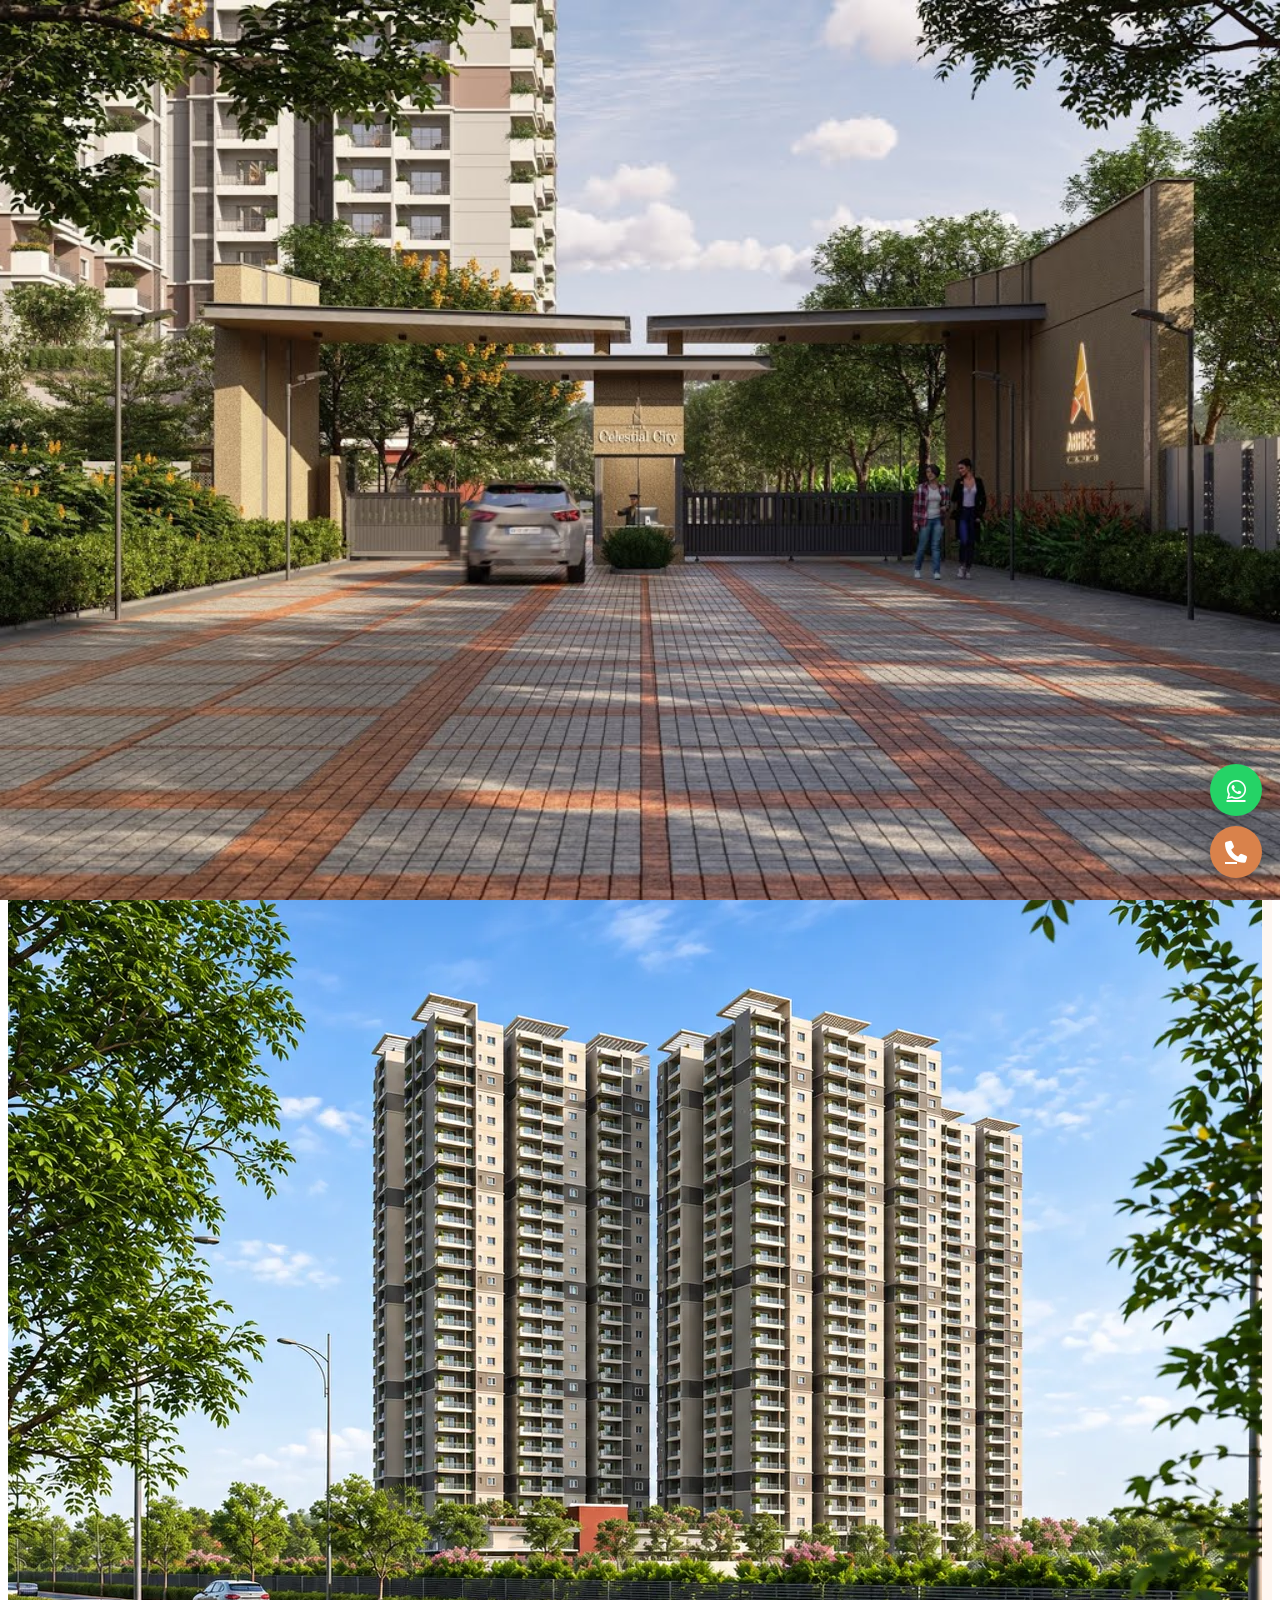
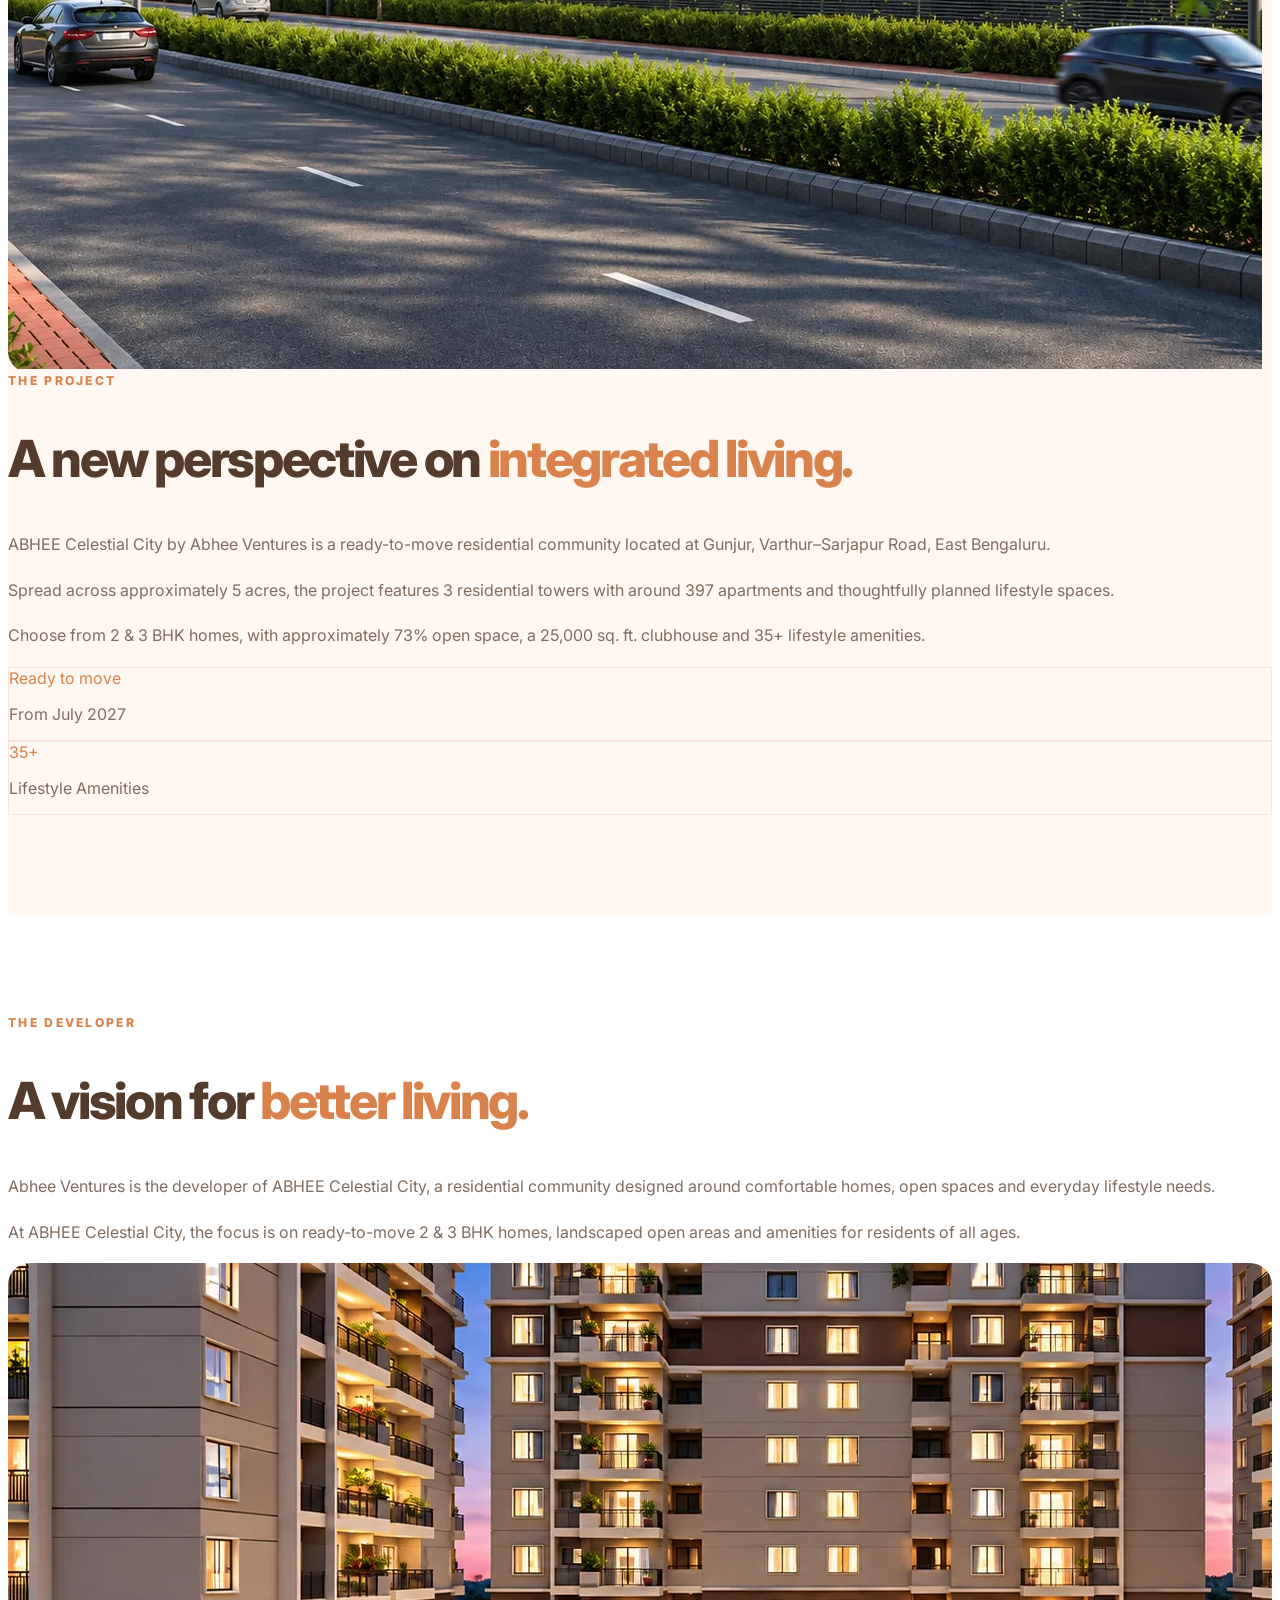
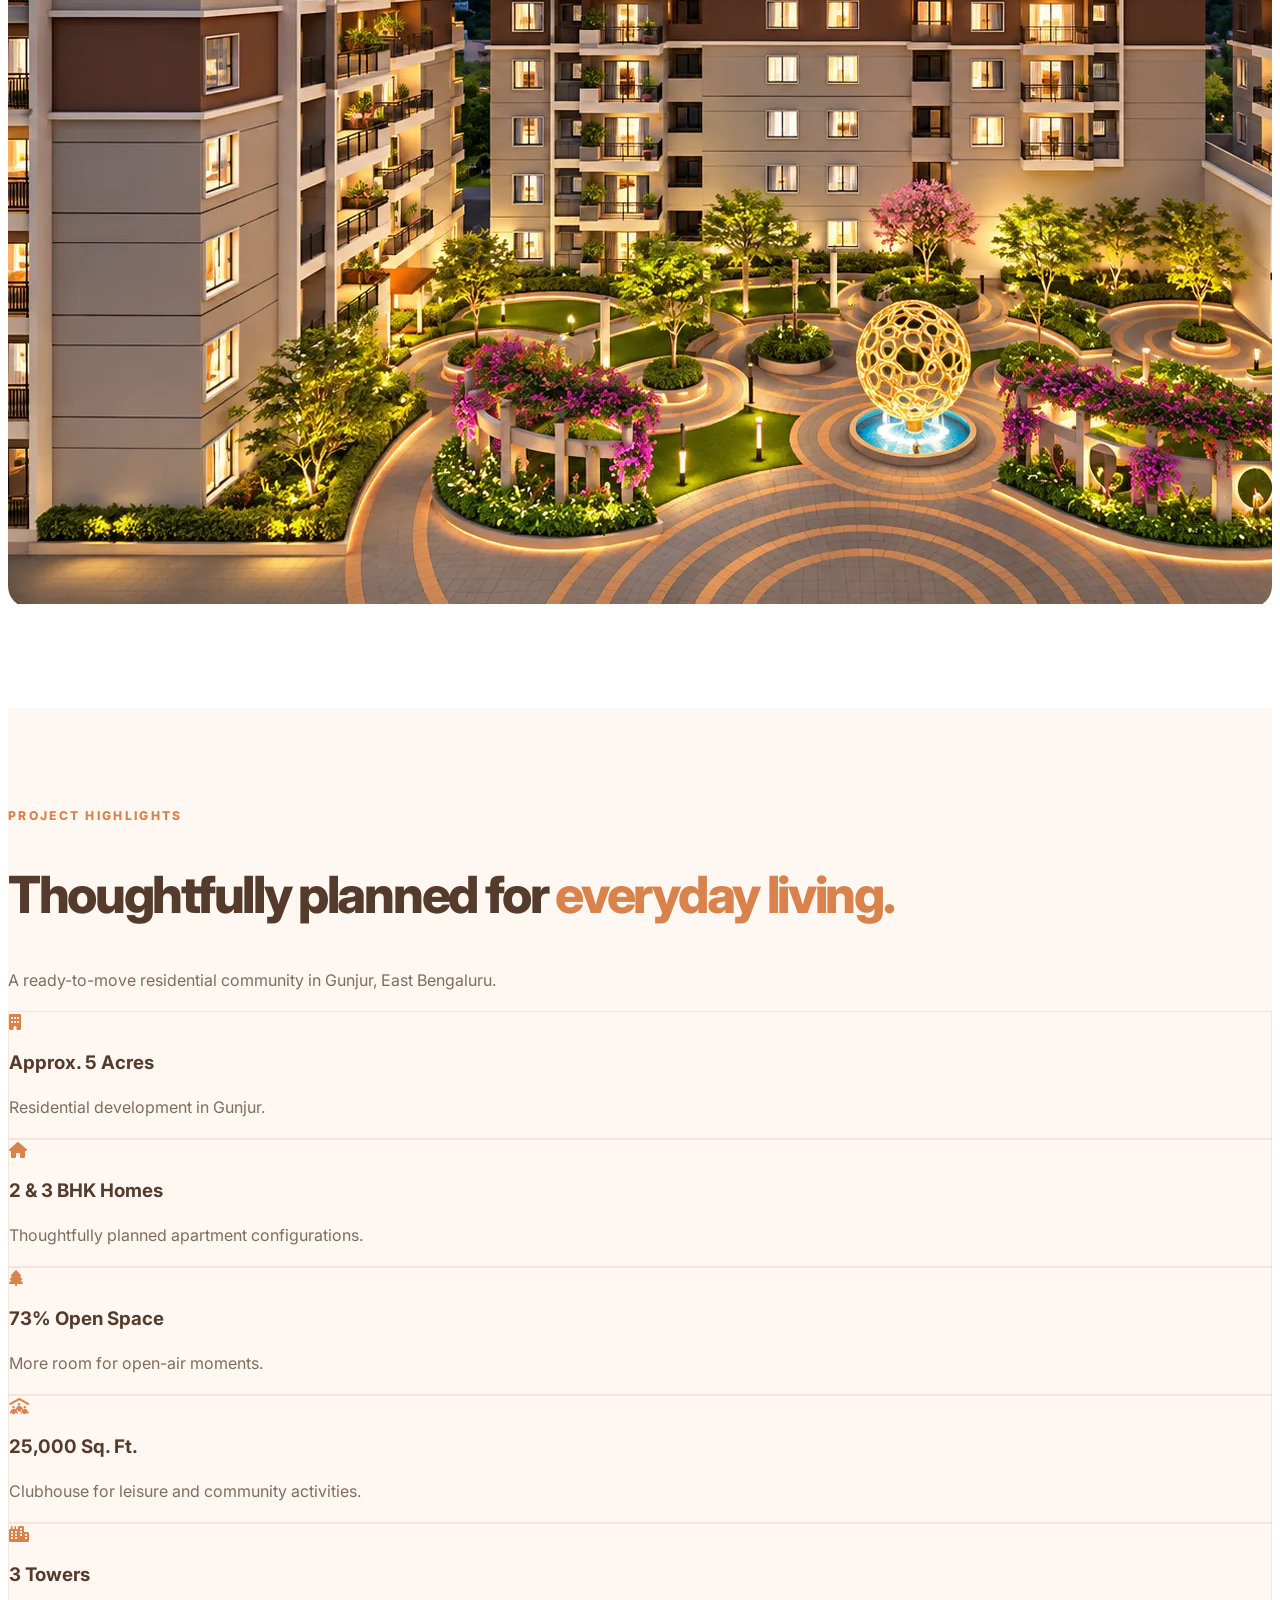
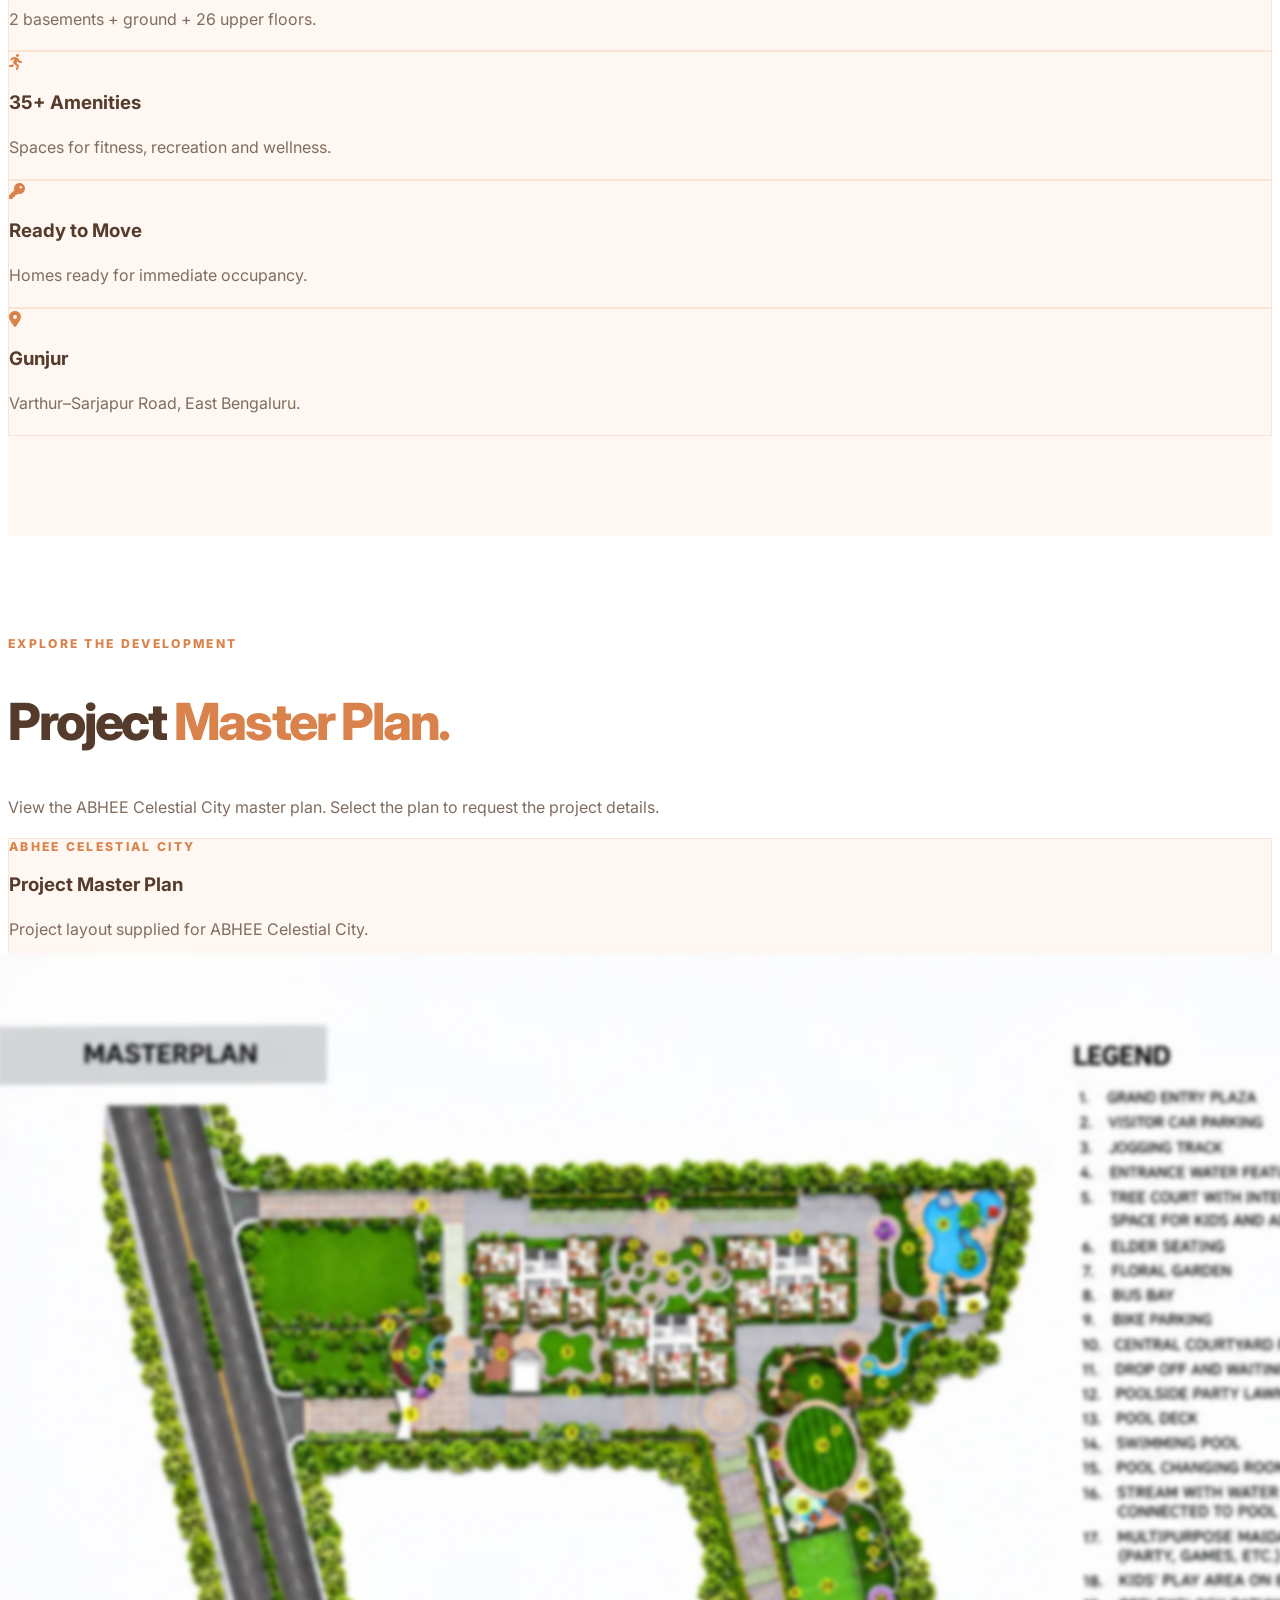
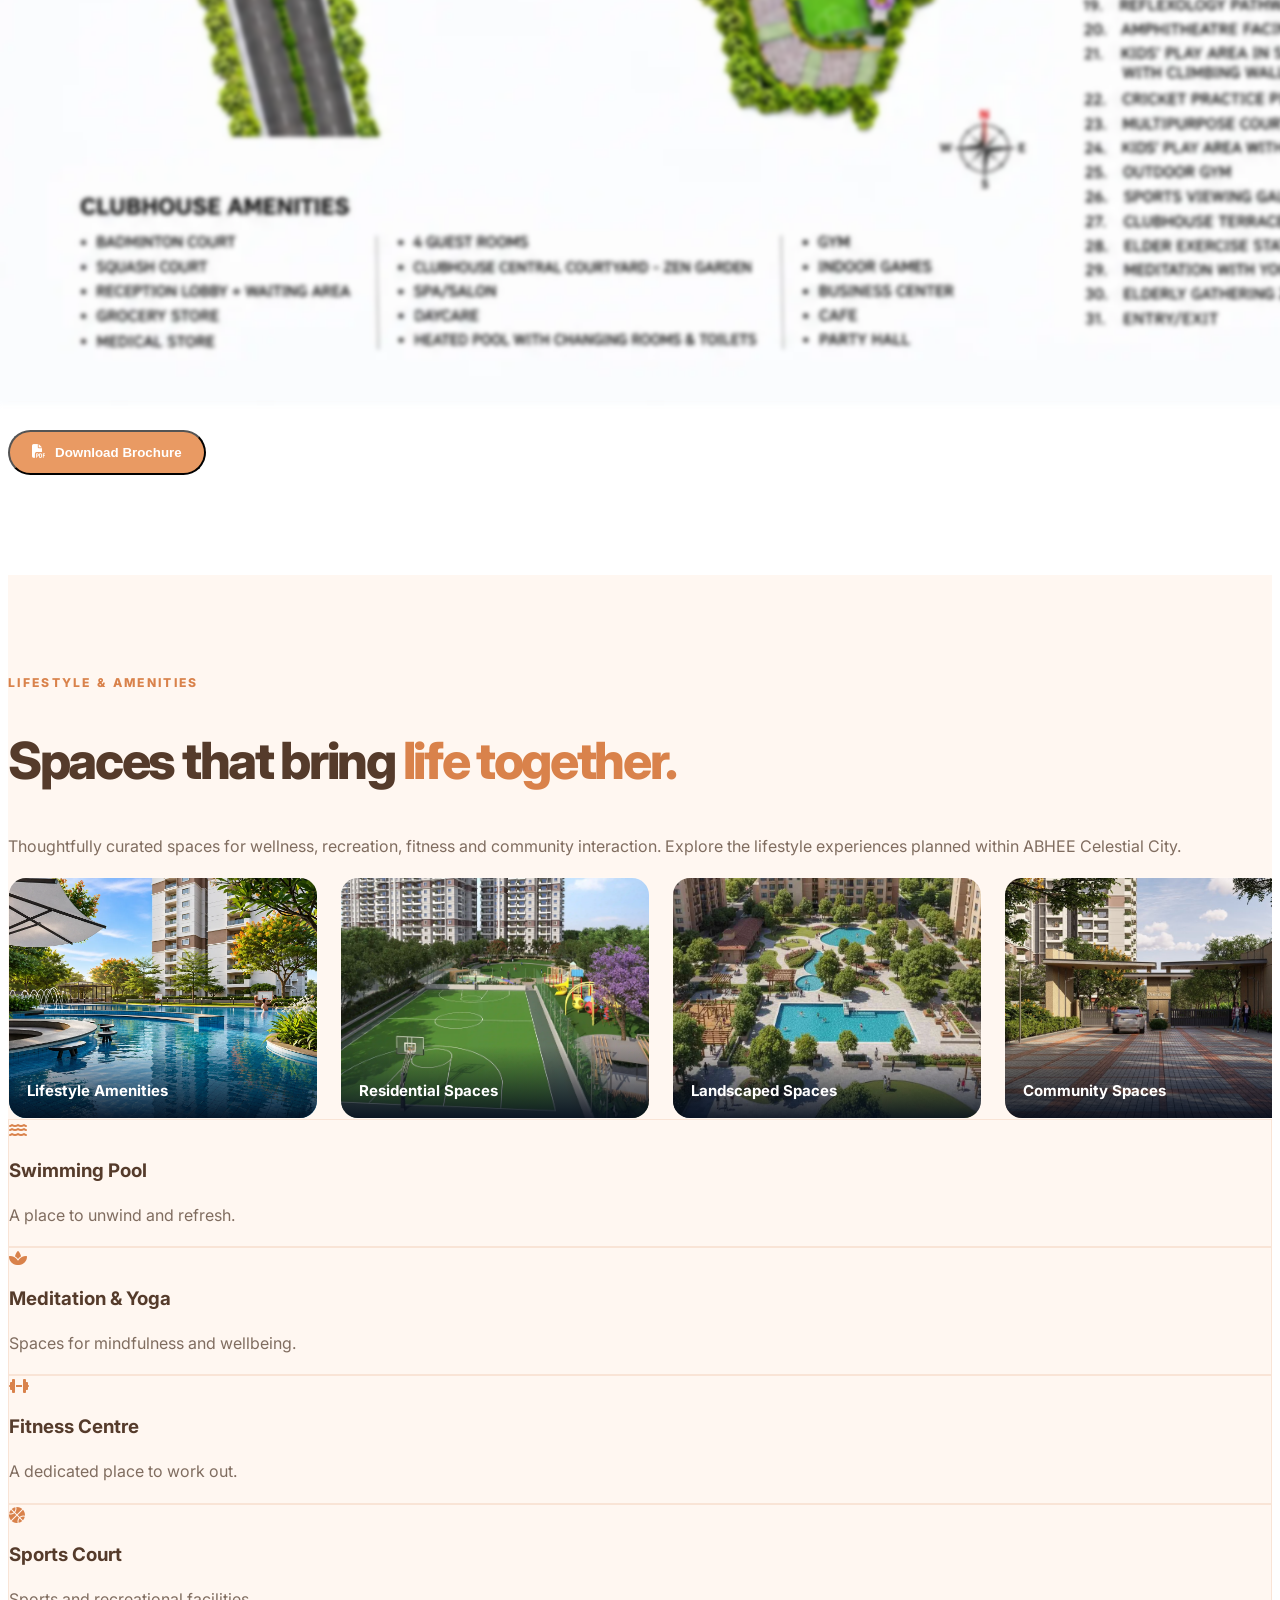
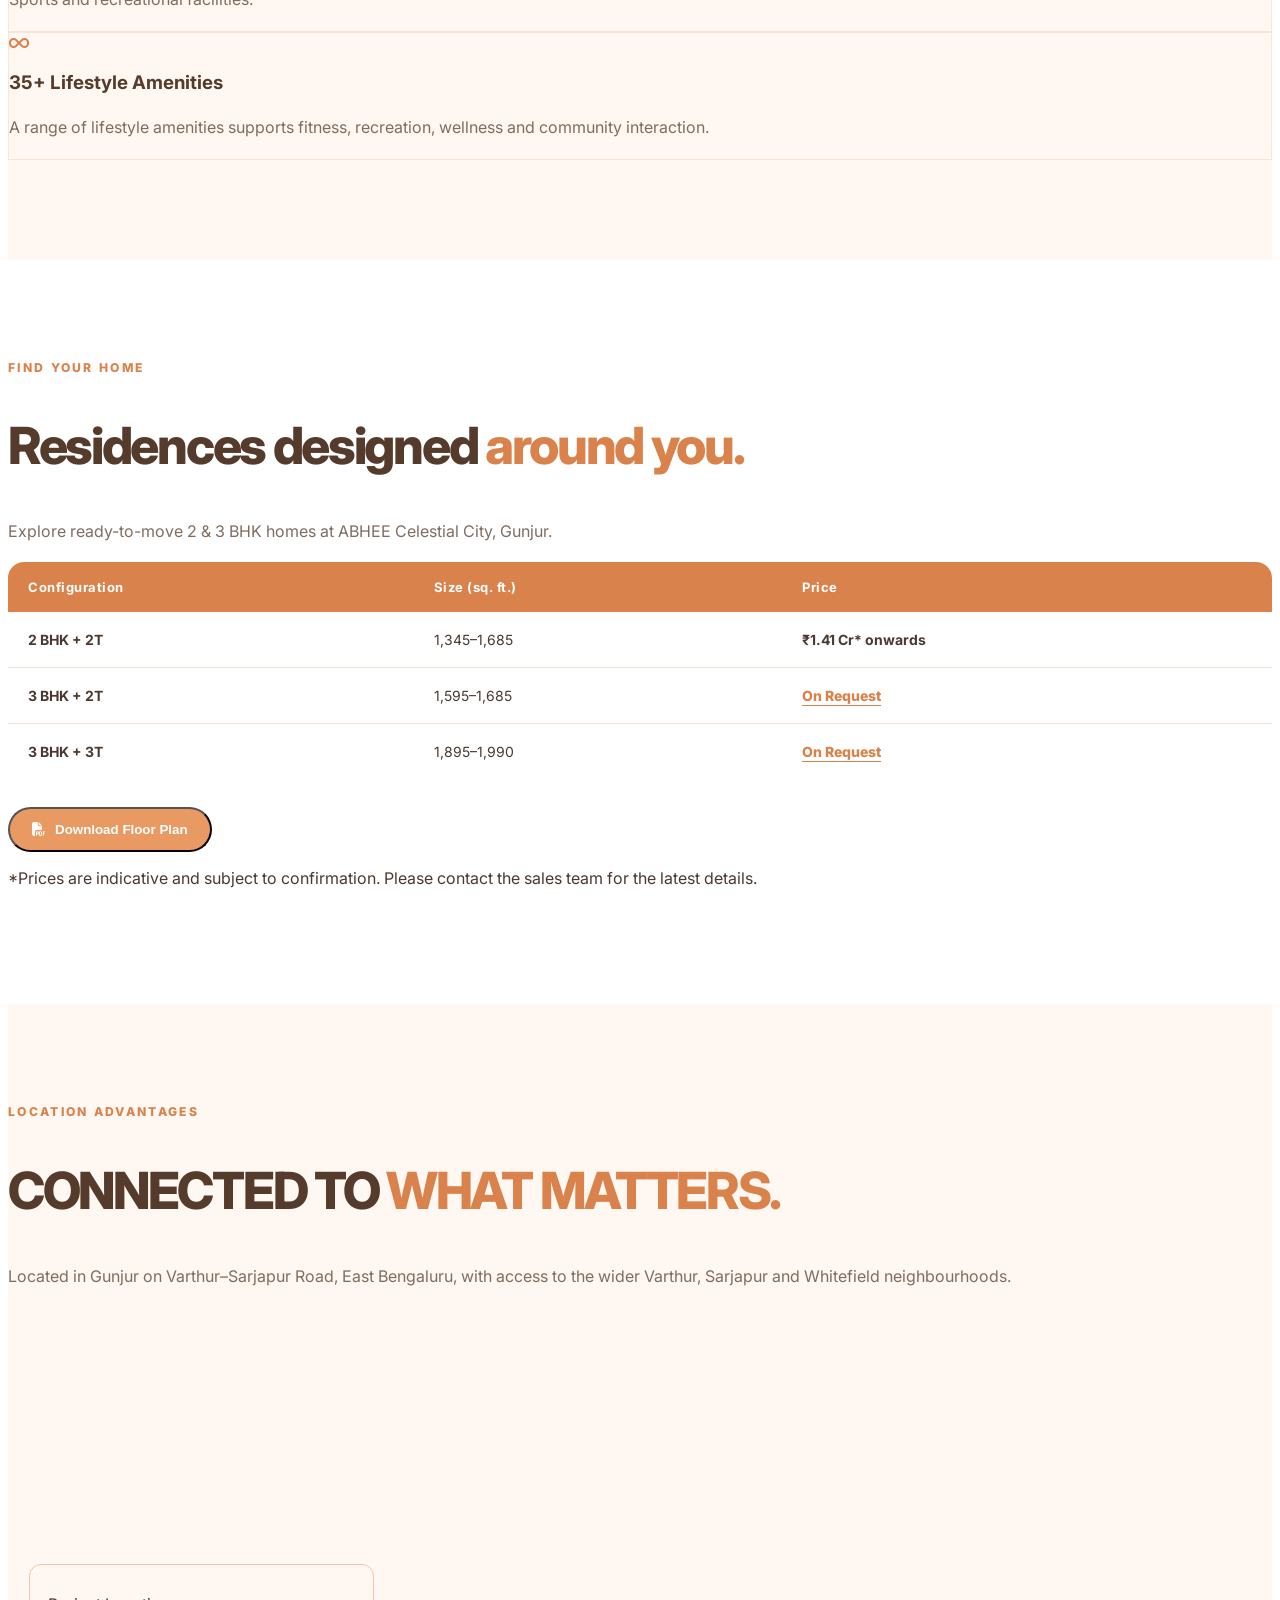
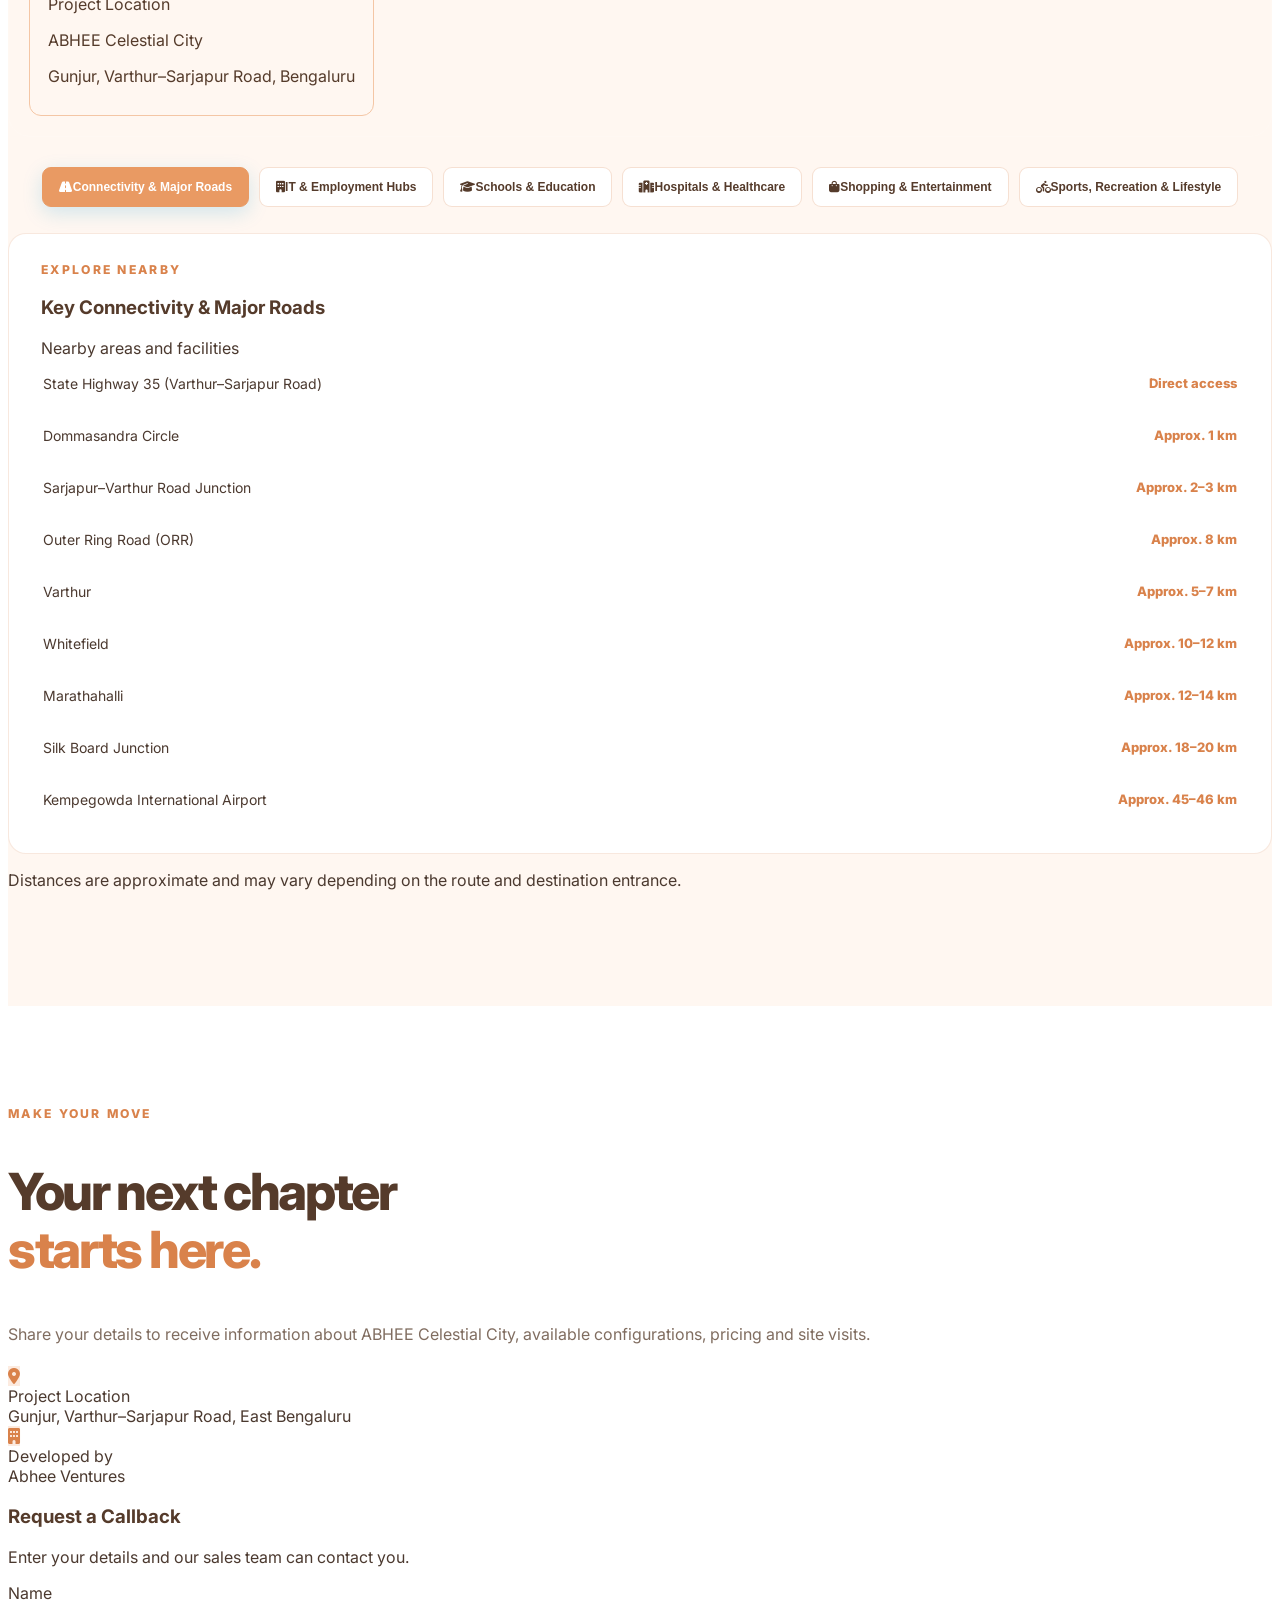
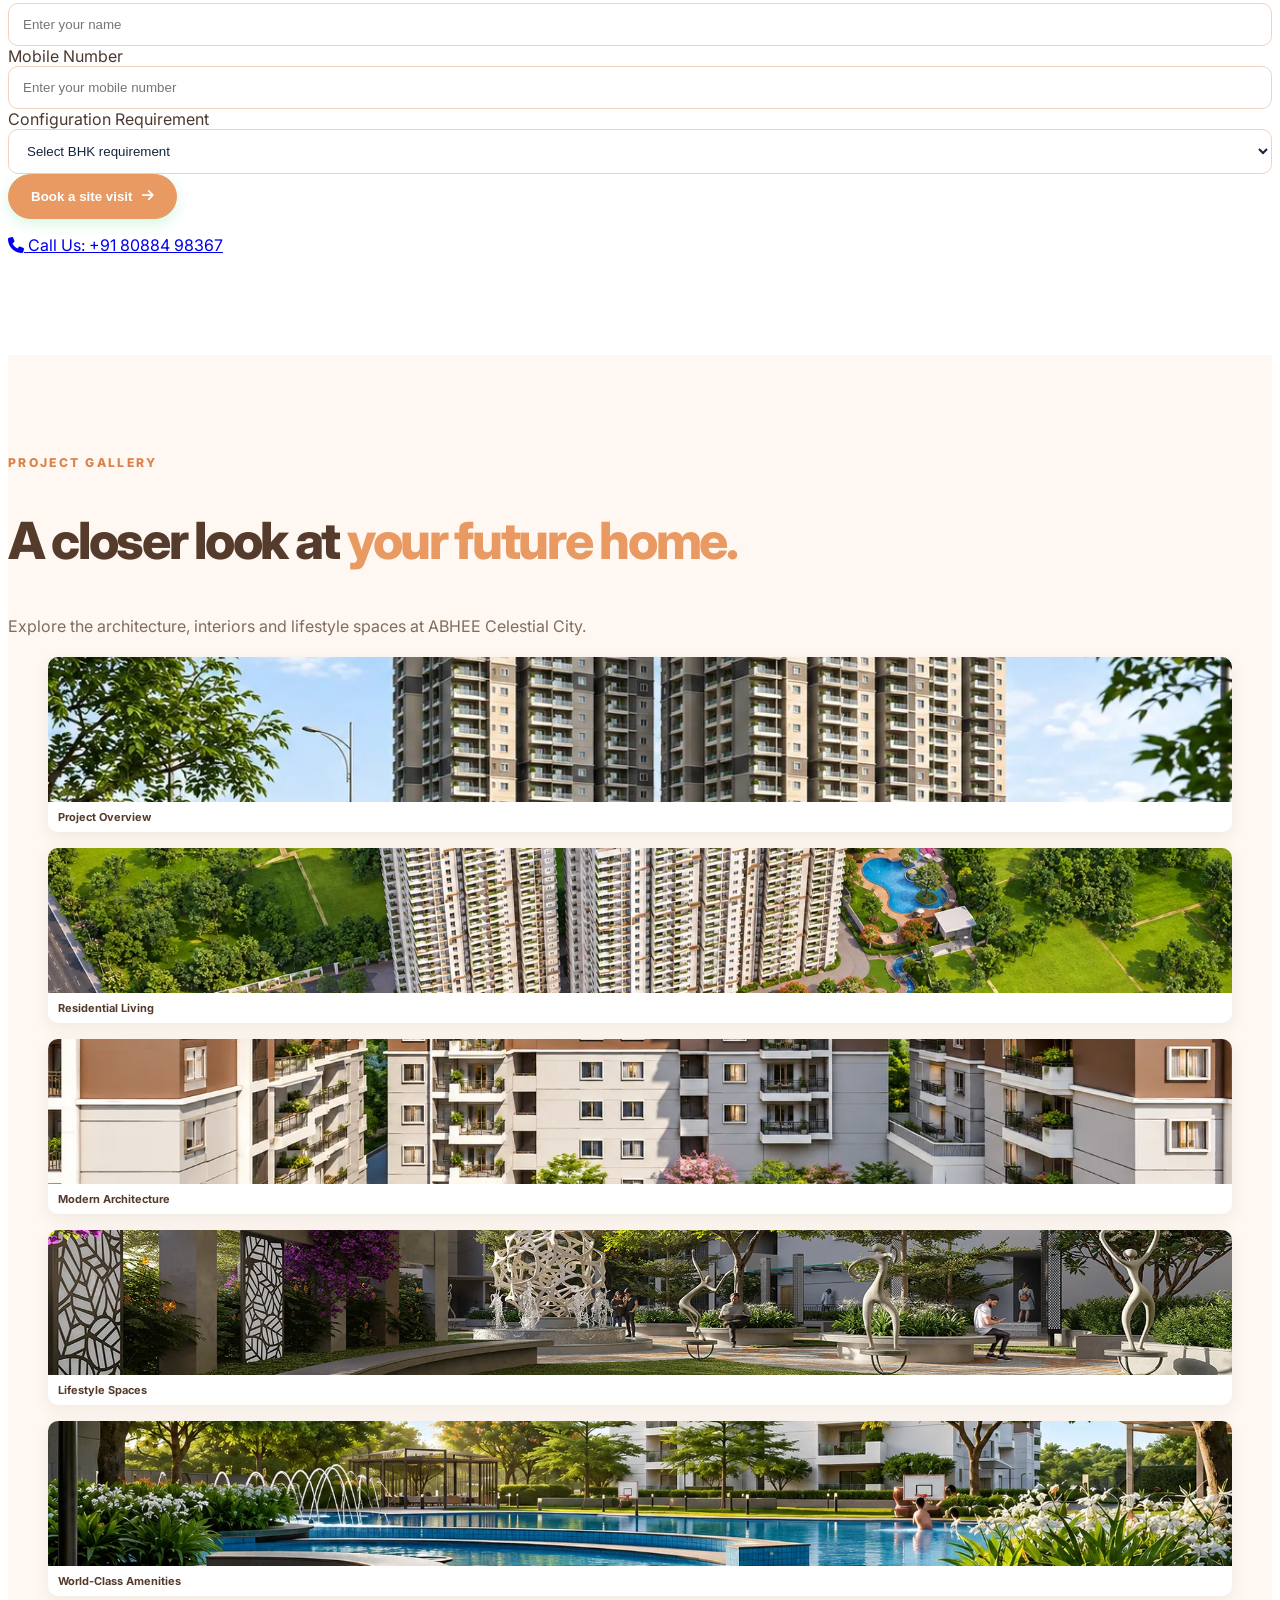
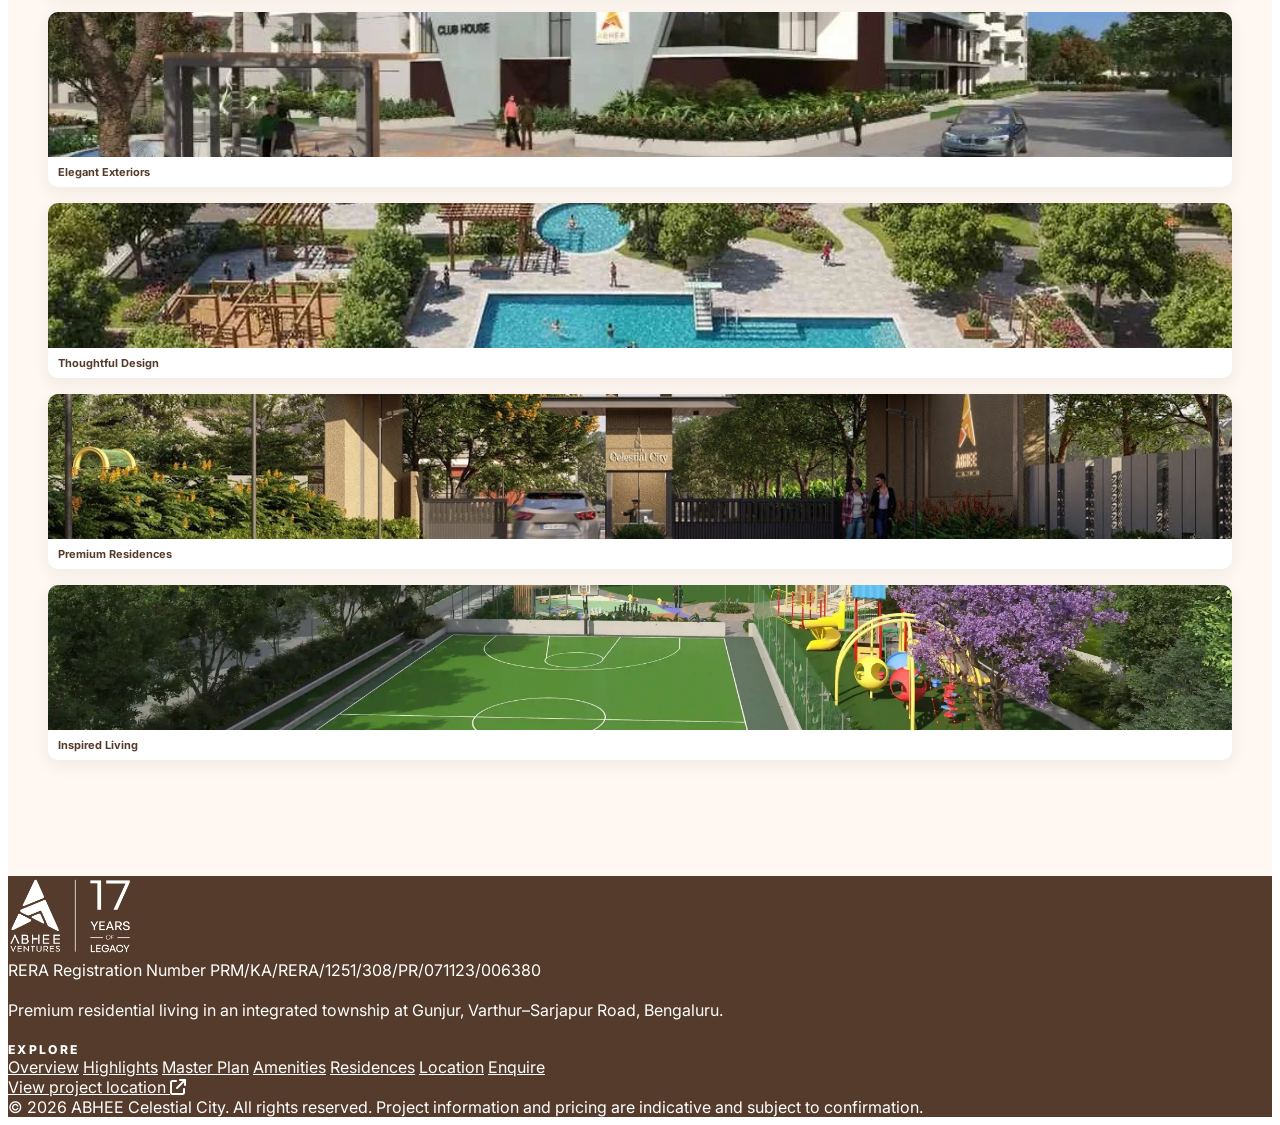
==== commit 50f5c8c6: "Update ABHEE Celestial City website and images" ====
--- a/projects/abhee-celestial-city/index.html
+++ b/projects/abhee-celestial-city/index.html
@@ -15,19 +15,19 @@
   <meta name="robots" content="index, follow, max-image-preview:large">
 
   <!-- ABHEE Favicon -->
-  <link rel="icon" type="image/png" href="./images/abhee-cc-logo.webp">
+  <link rel="icon" type="image/png" href="./images/abhee-ventures-logo-white.png">
 
   <!-- Open Graph SEO -->
   <meta property="og:type" content="website">
   <meta property="og:title" content="ABHEE Celestial City | Premium 2 & 3 BHK Homes">
   <meta property="og:description" content="Ready-to-move 2 & 3 BHK homes at ABHEE Celestial City, Gunjur, Bengaluru.">
-  <meta property="og:image" content="./images/gallery-01.png">
+  <meta property="og:image" content="./images/gallery-01.webp">
 
   <!-- Twitter SEO -->
   <meta name="twitter:card" content="summary_large_image">
   <meta name="twitter:title" content="ABHEE Celestial City | Gunjur, Bengaluru">
   <meta name="twitter:description" content="Explore ready-to-move 2 & 3 BHK homes at ABHEE Celestial City, Gunjur.">
-  <meta name="twitter:image" content="./images/gallery-01.png">
+  <meta name="twitter:image" content="./images/gallery-01.webp">
 
   <!-- Tailwind CSS -->
   <script src="https://cdn.tailwindcss.com"></script>
@@ -861,19 +861,16 @@
     <!-- HERO VIDEO -->
     <section id="home" class="relative min-h-[780px] h-[100svh] max-h-[1050px] flex items-end md:items-center overflow-hidden">
 
-      <video
-        class="hero-video"
-        autoplay
-        muted
-        loop
-        playsinline
-        preload="metadata"
-        aria-label="ABHEE Celestial City project video">
-
-        <source src="./videos/CC_ Full video.mp4" type="video/mp4">
-        Your browser does not support HTML video.
-
-      </video>
+      
+<img
+  class="hero-video"
+  src="./images/abhee-front-gate-viewt.jpg"
+  alt="ABHEE Celestial City residential project"
+  fetchpriority="high"
+  loading="eager"
+  decoding="async">
+
+      
 
       <div class="absolute inset-0 hero-overlay"></div>
       <div class="absolute top-0 left-0 right-0 h-28 bg-gradient-to-b from-[#06132b]/70 to-transparent"></div>
@@ -884,7 +881,7 @@
 
           <div class="inline-flex items-center gap-2 rounded-full border border-bluebrand-300/40 bg-bluebrand-500/15 px-4 py-2 text-[10px] sm:text-xs tracking-[.18em] uppercase font-bold text-bluebrand-300 mb-6">
             <span class="w-2 h-2 rounded-full bg-bluebrand-300 animate-pulse"></span>
-            READY TO MOVE IN · GUNJUR, EAST BENGALURU
+            EAST BENGALURU
           </div>
 
           <h1 class="text-4xl sm:text-6xl lg:text-[76px] leading-[1.04] tracking-[-.055em] font-extrabold text-white">
@@ -896,10 +893,7 @@
             READY TO MOVE IN. Made for the life you want.
           </p>
 
-          <div class="mt-5 inline-flex items-center gap-3 rounded-xl border border-bluebrand-300/40 bg-bluebrand-500/15 px-4 py-3 text-white">
-            <span class="text-2xl sm:text-3xl font-extrabold text-bluebrand-300">46</span>
-            <span class="text-xs sm:text-sm font-semibold uppercase tracking-wider">Homes currently available</span>
-          </div>
+         
 
           <p class="mt-3 max-w-2xl text-sm sm:text-base leading-7 text-slate-300">
             Discover thoughtfully planned 2 & 3 BHK homes at Gunjur, on Varthur–Sarjapur Road, Bengaluru.
@@ -926,8 +920,8 @@
           </div>
 
           <div class="glass rounded-xl p-4 sm:p-5">
-            <div class="text-2xl sm:text-3xl font-extrabold text-white">397</div>
-            <div class="text-[10px] sm:text-xs text-slate-300 mt-1">Apartments</div>
+            <div class="text-2xl sm:text-3xl font-extrabold text-white">46</div>
+            <div class="text-[10px] sm:text-xs text-slate-300 mt-1">Unit available</div>
           </div>
 
           <div class="glass rounded-xl p-4 sm:p-5">
@@ -956,7 +950,7 @@
 
             <div class="image-frame relative z-10">
               <img
-                src="./images/gallery-01.png"
+                src="./images/gallery-01.webp"
                 alt="ABHEE Celestial City residential towers"
                 class="w-full h-[360px] sm:h-[520px] object-cover"
                 loading="lazy">
@@ -990,8 +984,8 @@
             <div class="grid grid-cols-2 gap-4 mt-8">
 
               <div class="glass rounded-xl p-5">
-                <div class="text-3xl font-extrabold text-bluebrand-300">73<span class="text-xl">%</span></div>
-                <p class="text-xs text-slate-300 mt-2">Open Space</p>
+                <div class="text-3xl font-extrabold text-bluebrand-300">Ready to move<span class="text-xl"></span></div>
+                <p class="text-xs text-slate-300 mt-2">From July 2027</p>
               </div>
 
               <div class="glass rounded-xl p-5">
@@ -1032,7 +1026,7 @@
 
           <div class="image-frame">
             <img
-              src="./images/galllery-02.png"
+              src="./images/galllery-02.webp"
               alt="ABHEE Celestial City development"
               class="w-full h-[340px] sm:h-[440px] object-cover"
               loading="lazy">
@@ -1073,7 +1067,7 @@
         </div>
         <div class="master-card glass rounded-2xl overflow-hidden max-w-5xl mx-auto">
           <div class="p-6 sm:p-7"><div class="eyebrow mb-3">ABHEE Celestial City</div><h3 class="text-xl sm:text-2xl font-bold">Project Master Plan</h3><p class="section-copy text-sm mt-3">Project layout supplied for ABHEE Celestial City.</p></div>
-          <div class="bg-white p-3 sm:p-5"><img src="./images/abhee-cc-master-plan.png" alt="ABHEE Celestial City project master plan" class="w-full h-auto object-contain master-plan-image js-masterplan-enquiry" loading="lazy" tabindex="0" role="button" aria-label="Enquire to view ABHEE Celestial City master plan"></div>
+          <div class="bg-white p-3 sm:p-5"><img src="./images/abhee-cc-master-plan.webp" alt="ABHEE Celestial City project master plan" class="w-full h-auto object-contain master-plan-image js-masterplan-enquiry" loading="lazy" tabindex="0" role="button" aria-label="Enquire to view ABHEE Celestial City master plan"></div>
         </div>
         <div class="text-center mt-7"><button type="button" class="brochure-btn js-open-enquiry"><i class="fa-solid fa-file-pdf"></i> Download Brochure</button></div>
       </div>
@@ -1104,14 +1098,14 @@
 
         <div class="amenities-marquee">
           <div class="amenities-track">
-            <div class="amenity-image-card"><img src="./images/amenities.png" alt="ABHEE Celestial City lifestyle amenities" loading="lazy"><div class="amenity-image-label">Lifestyle Amenities</div></div>
+            <div class="amenity-image-card"><img src="./images/amenities.webp" alt="ABHEE Celestial City lifestyle amenities" loading="lazy"><div class="amenity-image-label">Lifestyle Amenities</div></div>
             <div class="amenity-image-card"><img src="./images/amenities-Play-Ground2.webp" alt="ABHEE Celestial City residential spaces" loading="lazy"><div class="amenity-image-label">Residential Spaces</div></div>
-            <div class="amenity-image-card"><img src="./images/pool-courtyard.png" alt="ABHEE Celestial City landscaped spaces" loading="lazy"><div class="amenity-image-label">Landscaped Spaces</div></div>
+            <div class="amenity-image-card"><img src="./images/pool-courtyard.webp" alt="ABHEE Celestial City landscaped spaces" loading="lazy"><div class="amenity-image-label">Landscaped Spaces</div></div>
             <div class="amenity-image-card"><img src="./images/abhee-front-gate-viewt.jpg" alt="ABHEE Celestial City community spaces" loading="lazy"><div class="amenity-image-label">Community Spaces</div></div>
-            <div class="amenity-image-card" ><img src="./images/abhee-cc-garden.png" alt="" loading="lazy"><div class="amenity-image-label">Lifestyle Amenities</div></div>
+            <div class="amenity-image-card" ><img src="./images/abhee-cc-garden.webp" alt="" loading="lazy"><div class="amenity-image-label">Lifestyle Amenities</div></div>
             
-            <div class="amenity-image-card" aria-hidden="true"><img src="./images/pool-courtyard.png" alt="" loading="lazy"><div class="amenity-image-label">Landscaped Spaces</div></div>
-            <div class="amenity-image-card" aria-hidden="true"><img src="./images/abhee-cc-garden.png" alt="" loading="lazy"><div class="amenity-image-label">Community Spaces</div></div>
+            <div class="amenity-image-card" aria-hidden="true"><img src="./images/pool-courtyard.webp" alt="" loading="lazy"><div class="amenity-image-label">Landscaped Spaces</div></div>
+            <div class="amenity-image-card" aria-hidden="true"><img src="./images/abhee-cc-garden.webp" alt="" loading="lazy"><div class="amenity-image-label">Community Spaces</div></div>
           </div>
         </div>
 
@@ -1385,31 +1379,31 @@
     <div class="grid grid-cols-3 gap-3 md:gap-4 max-w-5xl mx-auto">
 
       <figure class="gallery-card">
-        <img src="./images/gallery-01.png"
+        <img src="./images/gallery-01.webp"
              alt="ABHEE Celestial City project view" loading="lazy">
         <figcaption>Project Overview</figcaption>
       </figure>
 
       <figure class="gallery-card">
-        <img src="./images/gallery-04.png"
+        <img src="./images/gallery-04.webp"
              alt="ABHEE Celestial City residential view" loading="lazy">
         <figcaption>Residential Living</figcaption>
       </figure>
 
       <figure class="gallery-card">
-        <img src="./images/gallery-03.png"
+        <img src="./images/gallery-03.webp"
              alt="ABHEE Celestial City architecture" loading="lazy">
         <figcaption>Modern Architecture</figcaption>
       </figure>
 
       <figure class="gallery-card">
-        <img src="./images/abhee-cc-garden.png"
+        <img src="./images/abhee-cc-garden.webp"
              alt="ABHEE Celestial City lifestyle" loading="lazy">
         <figcaption>Lifestyle Spaces</figcaption>
       </figure>
 
       <figure class="gallery-card">
-        <img src="./images/amenities.png"
+        <img src="./images/amenities.webp"
              alt="ABHEE Celestial City amenities" loading="lazy">
         <figcaption>World-Class Amenities</figcaption>
       </figure>
@@ -1421,7 +1415,7 @@
       </figure>
 
       <figure class="gallery-card">
-        <img src="./images/pool-courtyard.png"
+        <img src="./images/pool-courtyard.webp"
              alt="ABHEE Celestial City development" loading="lazy">
         <figcaption>Thoughtful Design</figcaption>
       </figure>
@@ -1535,7 +1529,6 @@
         </div>
         <button type="submit" class="btn-primary w-full">Submit</button>
         <p id="popup-message" class="hidden text-sm rounded-lg p-3 bg-[#FCE9DC] text-[#553B2B]" role="status"></p>
-        <p class="text-[10px] text-slate-400">This front-end form is ready for API/CRM connection. Enquiries are not transmitted until that connection is configured.</p>
       </form>
       <a id="brochure-download" class="hidden mt-4 w-full text-center rounded-full bg-[#553B2B] text-white font-bold px-5 py-3" href="./brochure/Celestial City Brochure.pdf" download>
         <i class="fa-solid fa-download mr-2"></i> Download Brochure
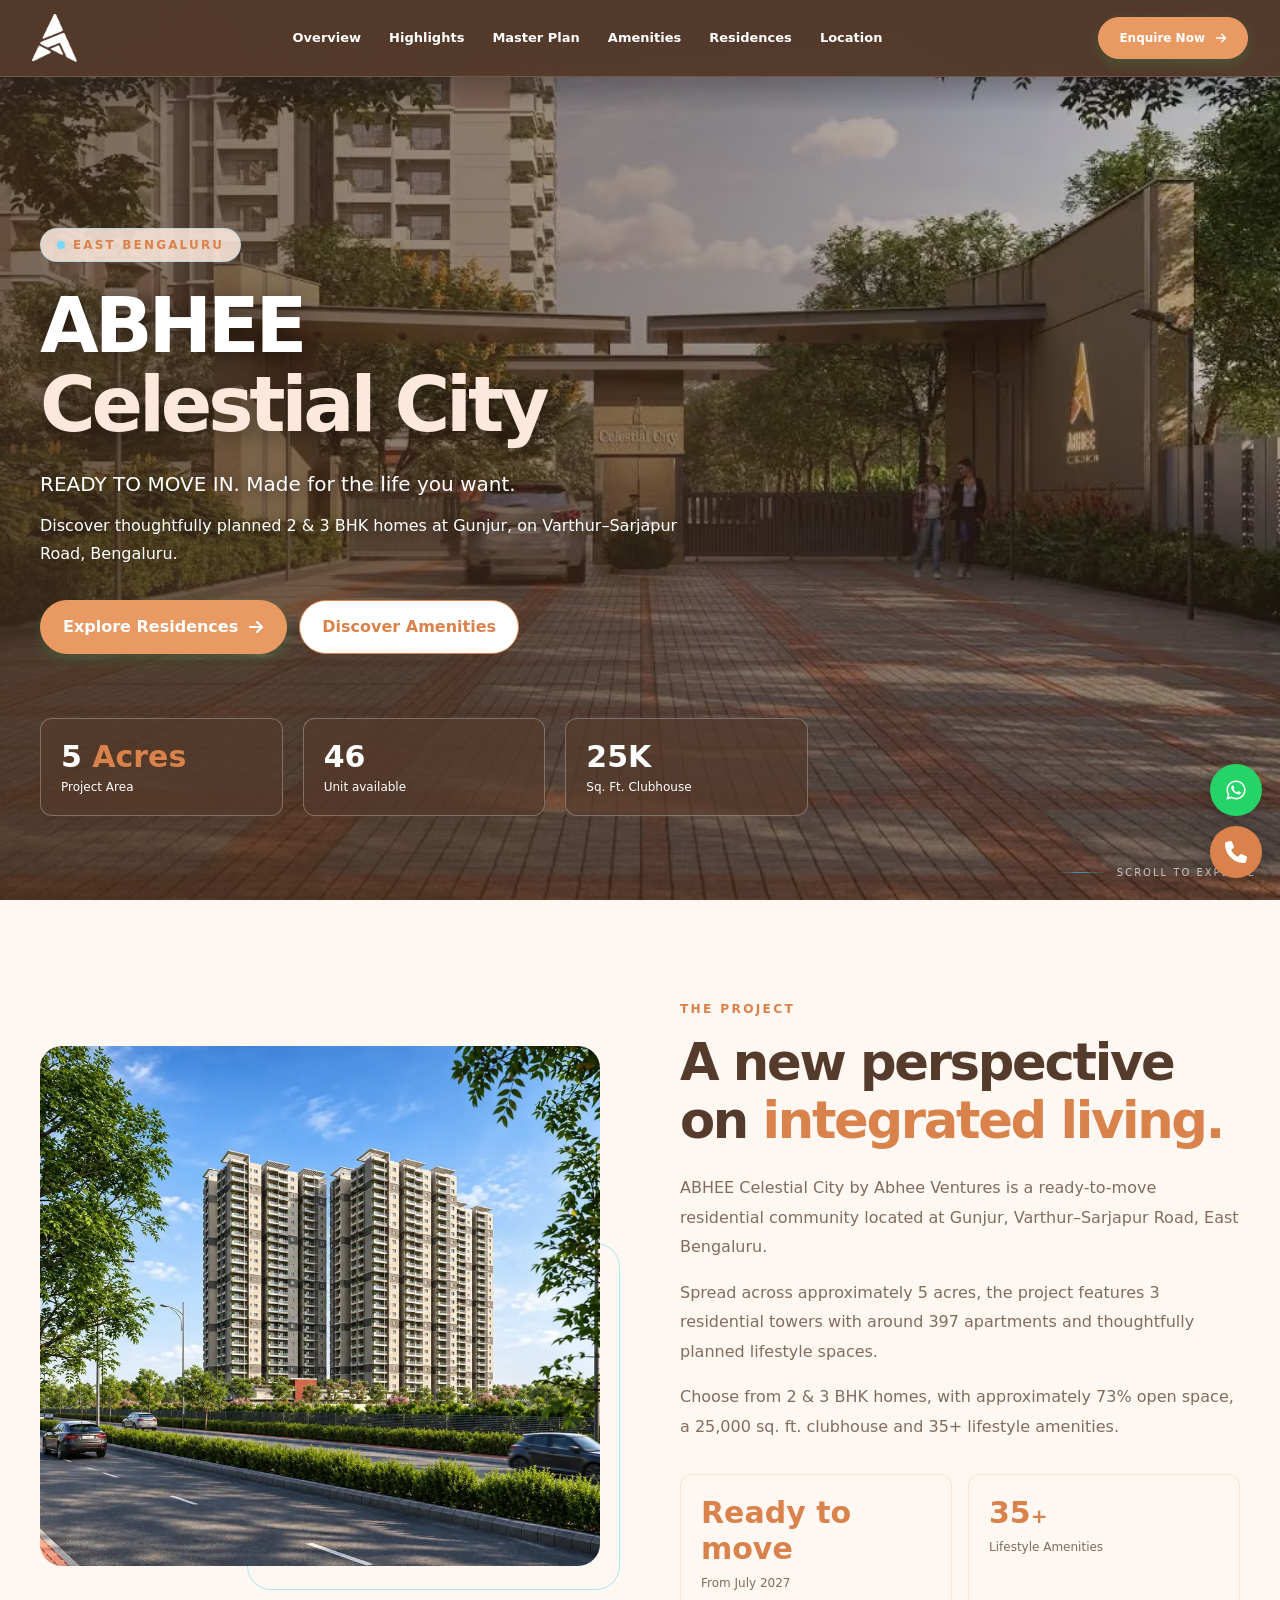
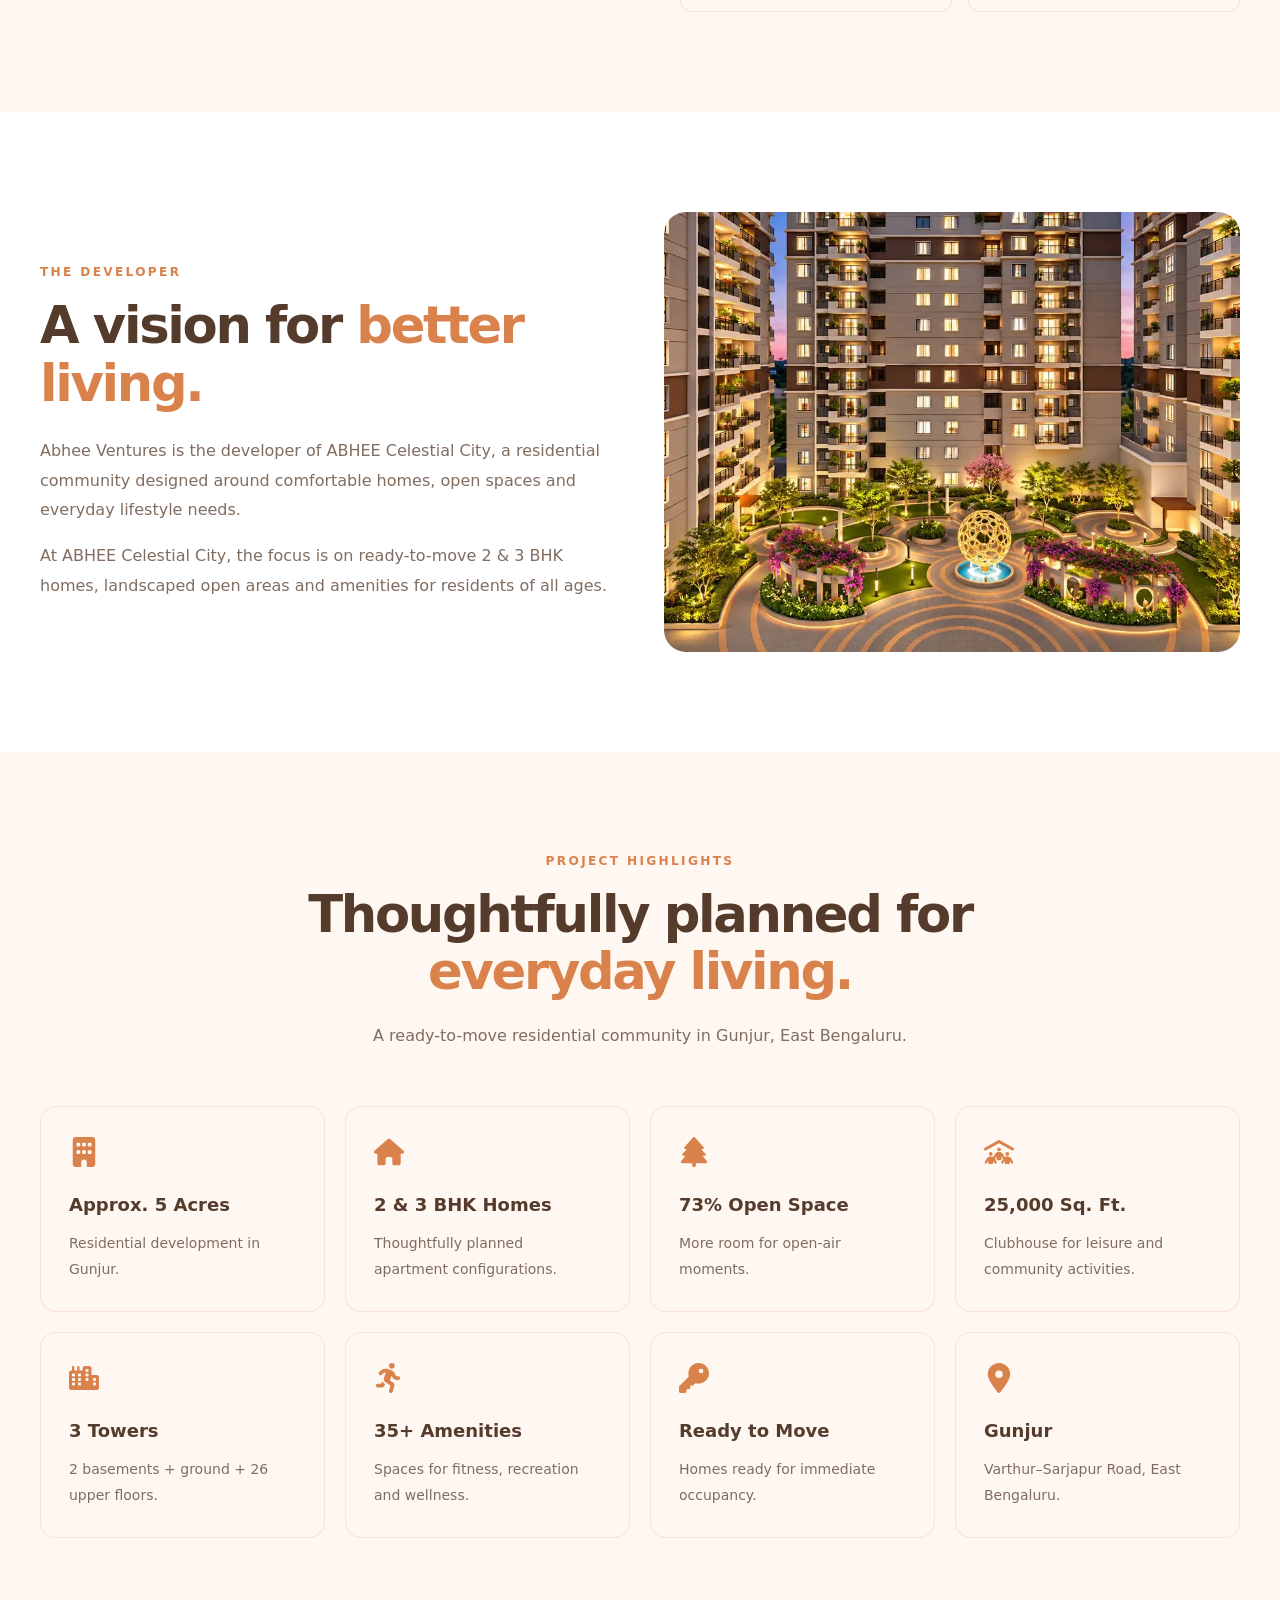
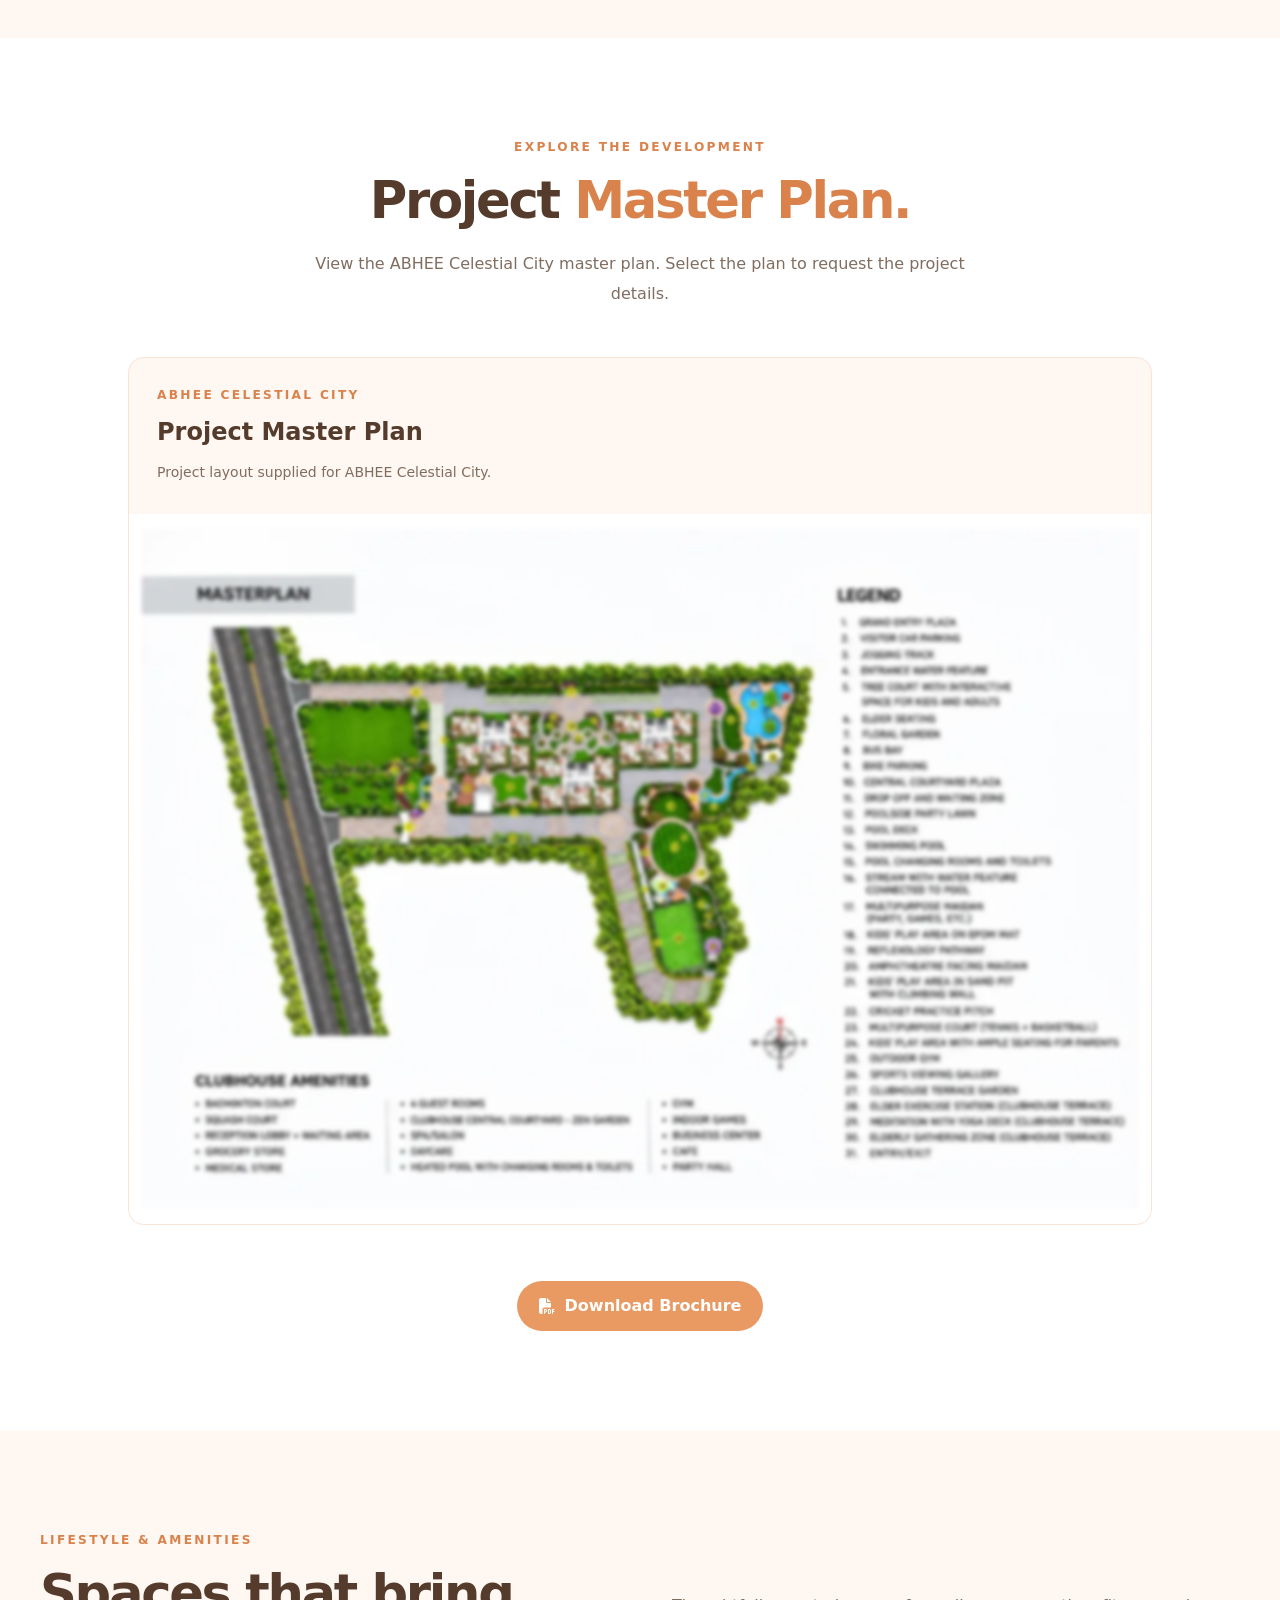
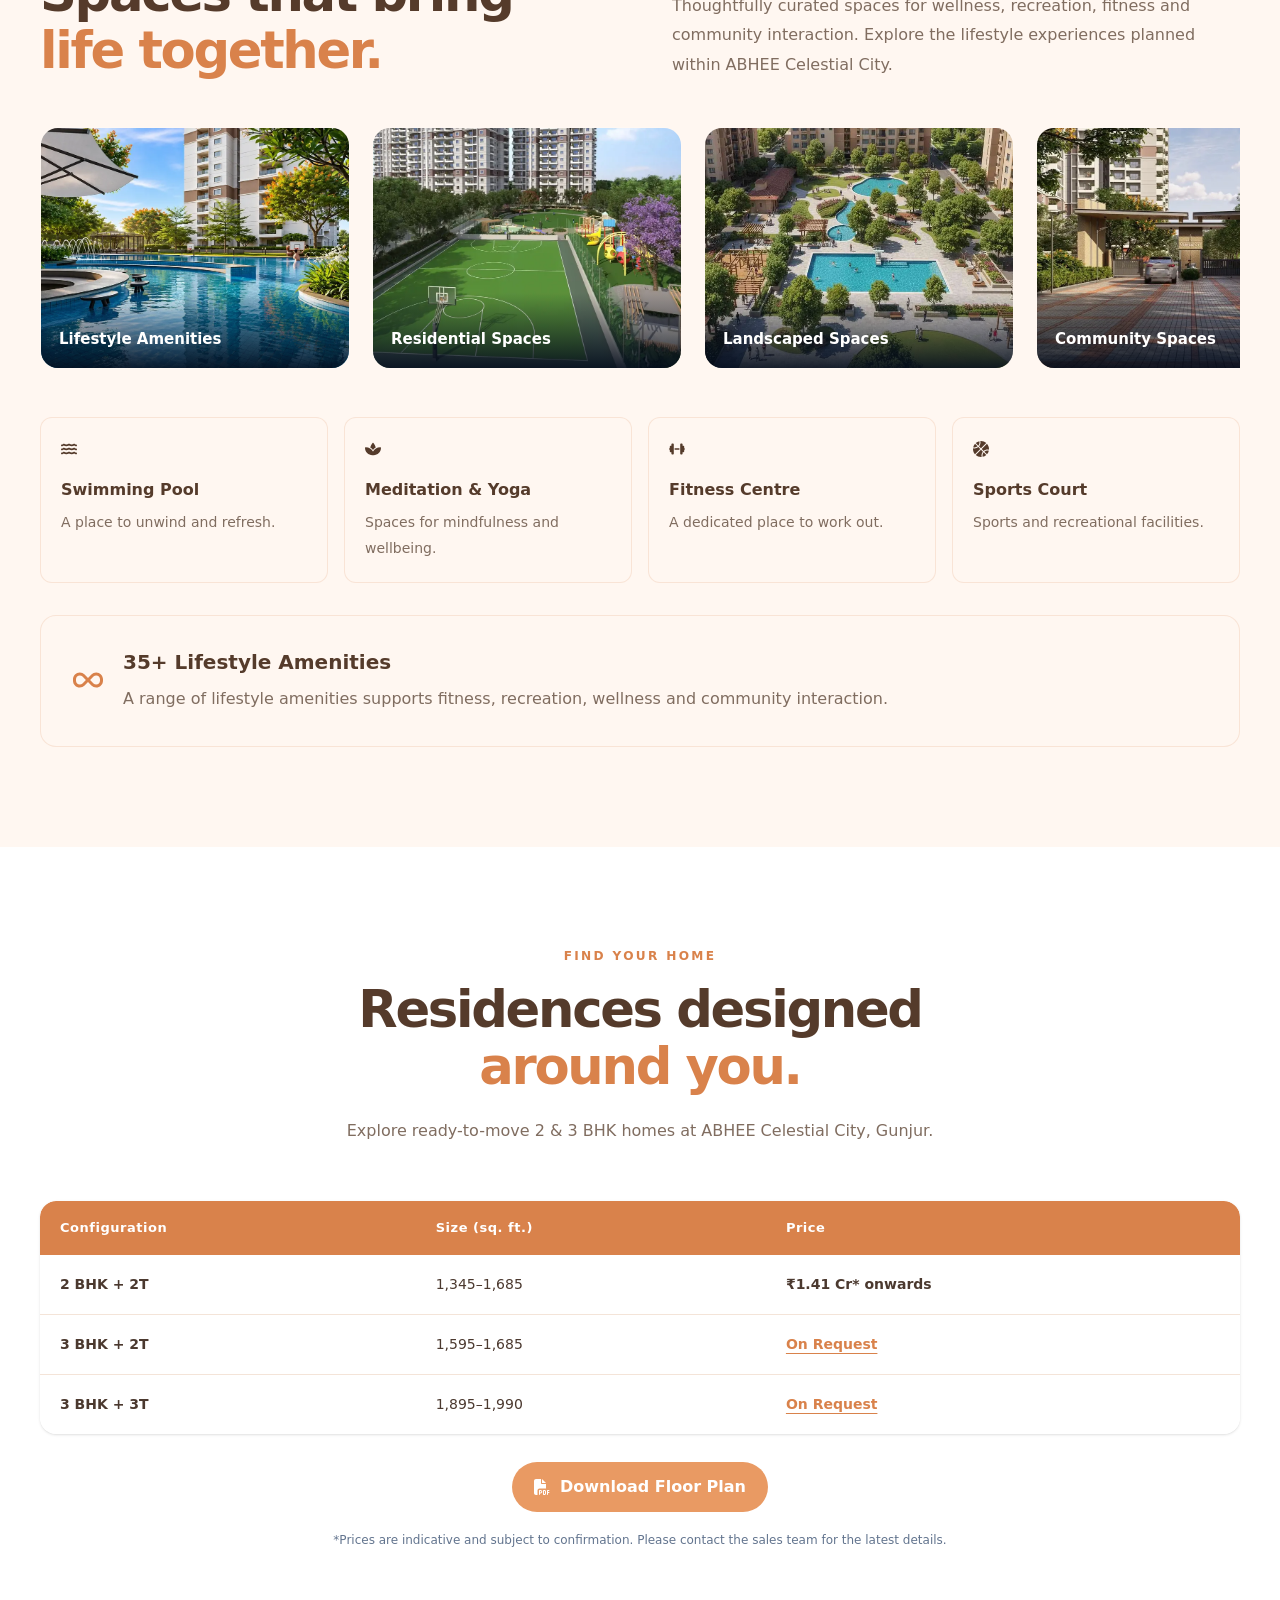
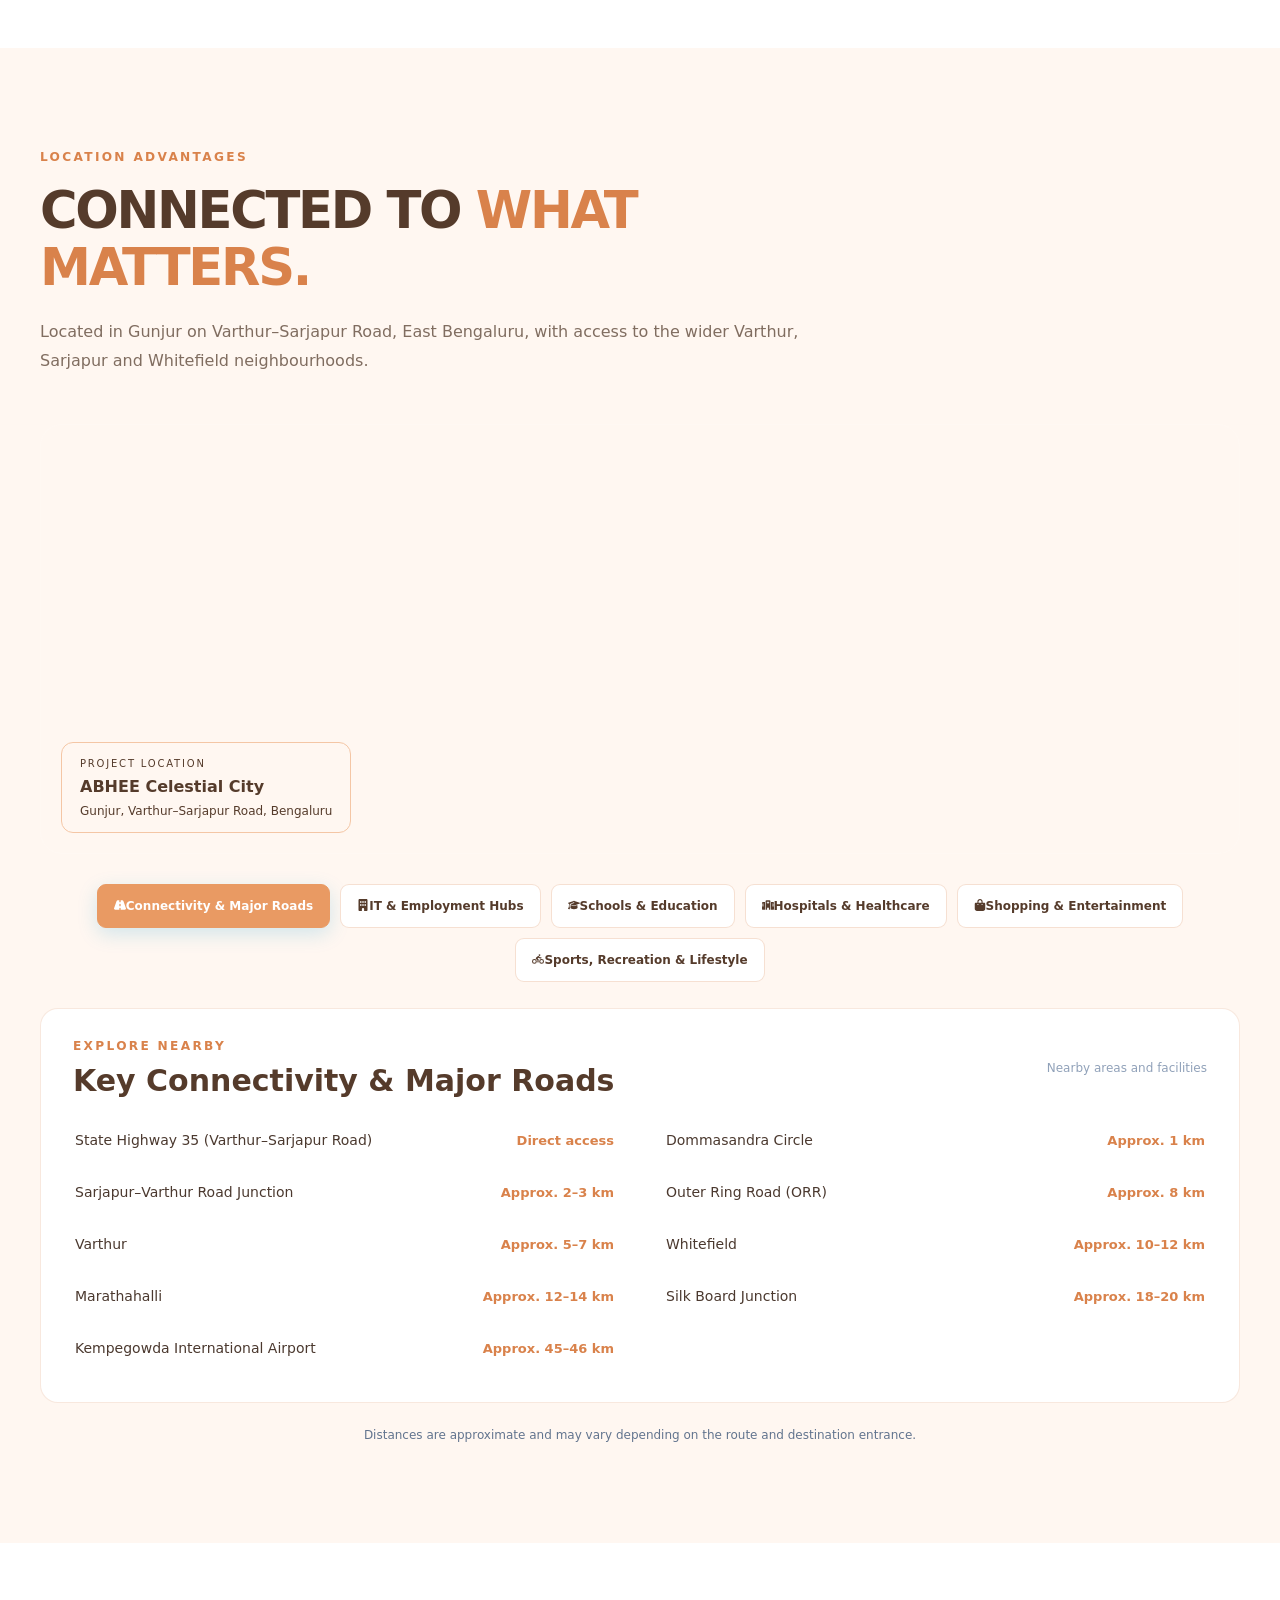
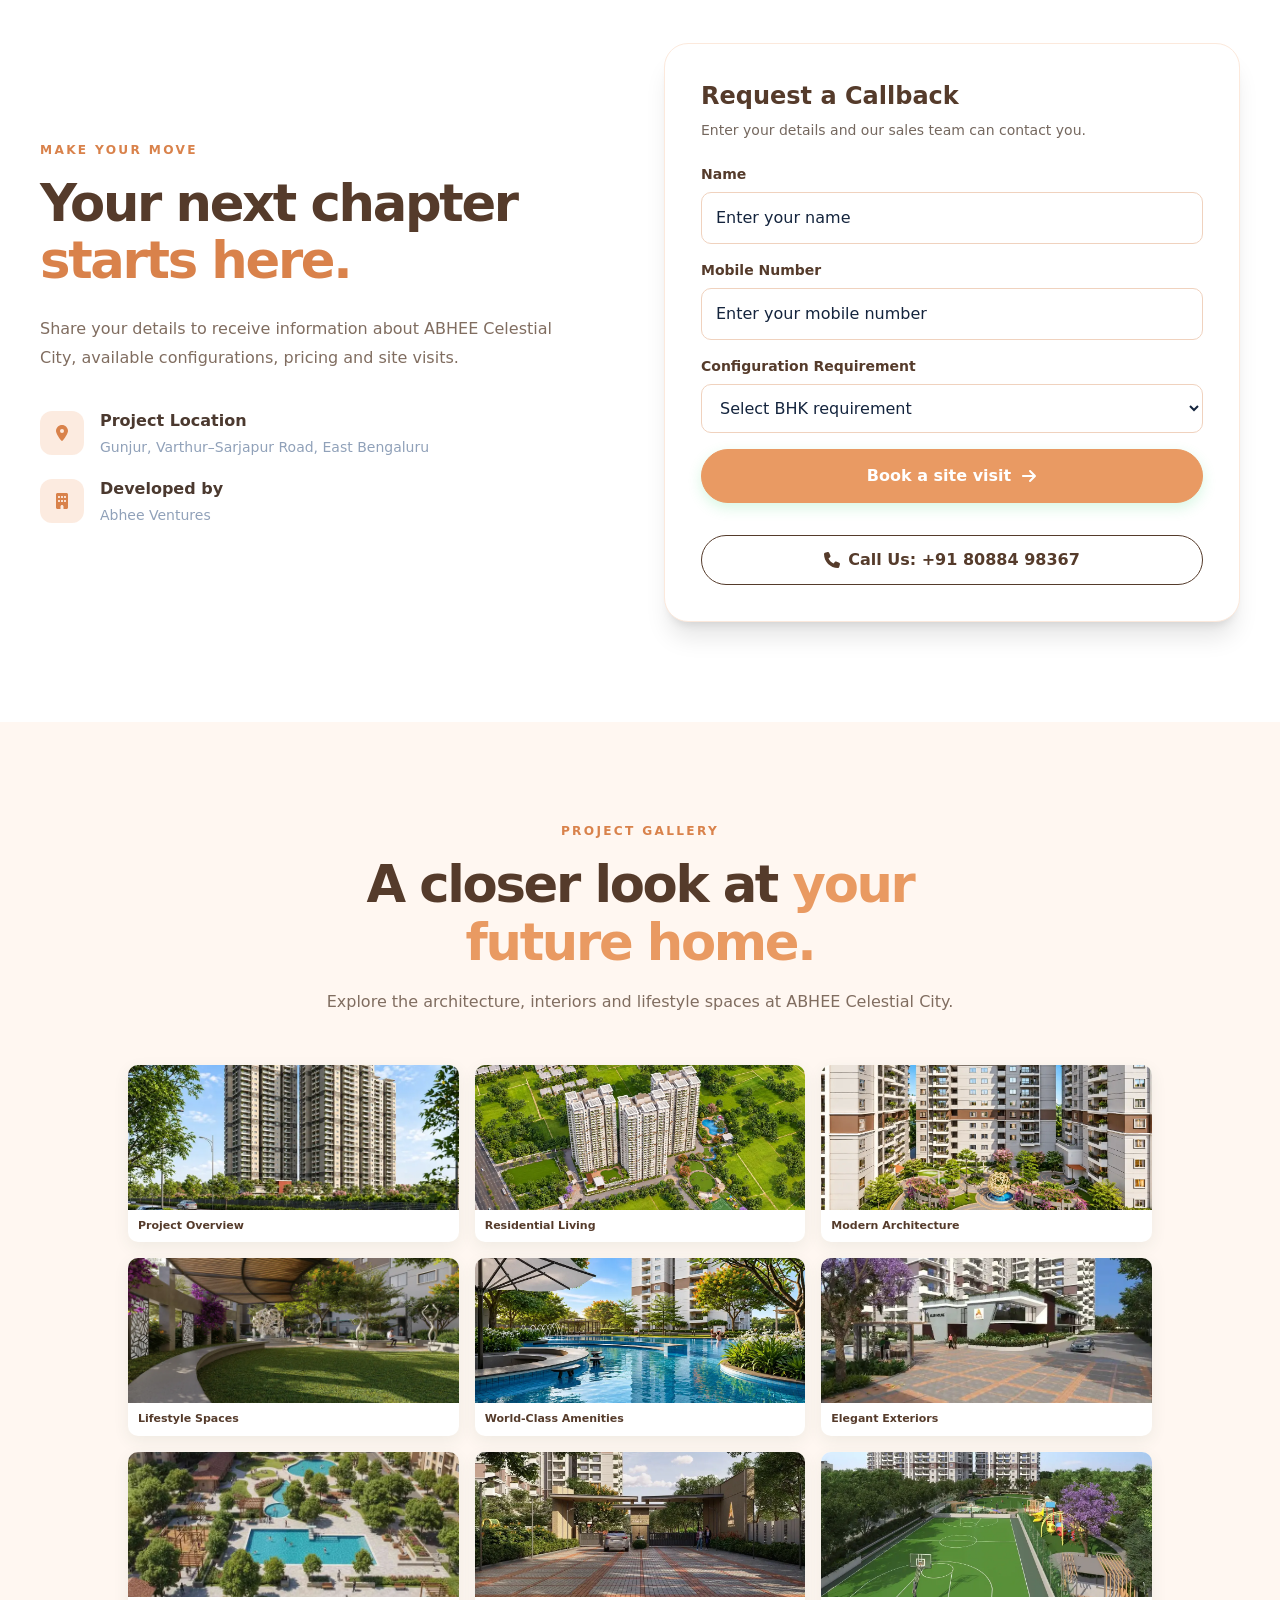
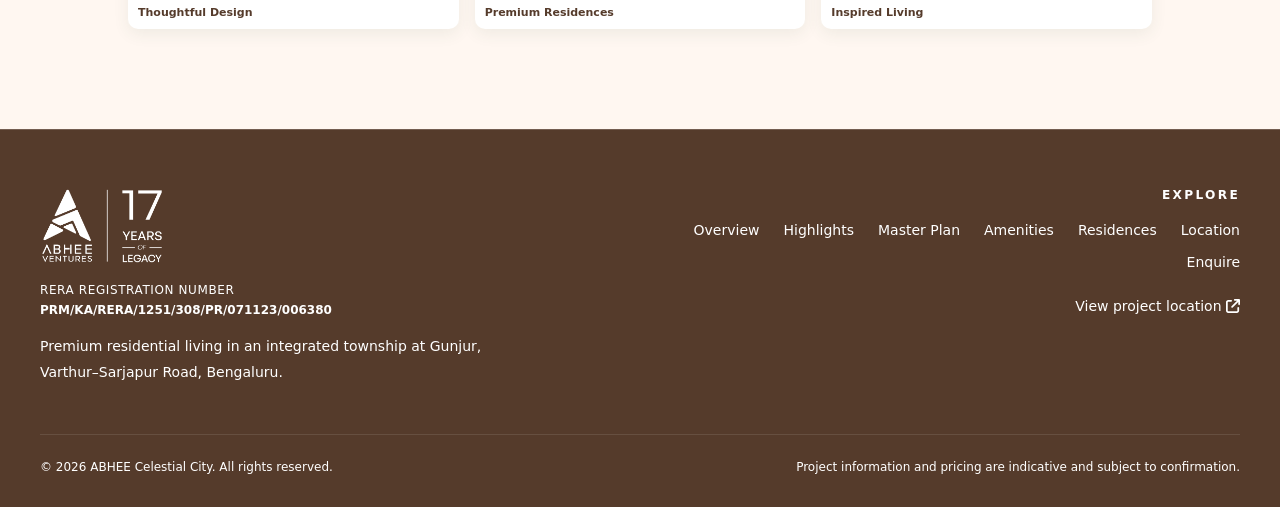
==== commit 2bf17827: "Optimize ABHEE Celestial City website performance" ====
--- a/projects/abhee-celestial-city/index.html
+++ b/projects/abhee-celestial-city/index.html
@@ -15,7 +15,7 @@
   <meta name="robots" content="index, follow, max-image-preview:large">
 
   <!-- ABHEE Favicon -->
-  <link rel="icon" type="image/png" href="./images/abhee-ventures-logo-white.png">
+  <link rel="icon" type="image/png" href="./images/abhee-favicon.png">
 
   <!-- Open Graph SEO -->
   <meta property="og:type" content="website">
@@ -28,43 +28,7 @@
   <meta name="twitter:title" content="ABHEE Celestial City | Gunjur, Bengaluru">
   <meta name="twitter:description" content="Explore ready-to-move 2 & 3 BHK homes at ABHEE Celestial City, Gunjur.">
   <meta name="twitter:image" content="./images/gallery-01.webp">
-
-  <!-- Tailwind CSS -->
-  <script src="https://cdn.tailwindcss.com"></script>
-
-
-  <script>
-    tailwind.config = {
-      theme: {
-        extend: {
-          colors: {
-            navy: {
-              800: '#10264d',
-              900: '#091b3a',
-              950: '#06132b'
-            },
-            bluebrand: {
-              300: '#75d9ff',
-              400: '#36c5f4',
-              500: '#079bd3',
-              600: '#087bb8',
-              700: '#07558f'
-            }
-          },
-          fontFamily: {
-            sans: ['Inter', 'sans-serif']
-          }
-        }
-      }
-    };
-  </script>
-
-  <!-- Fonts and Icons -->
-  <link rel="preconnect" href="https://fonts.googleapis.com">
-  <link rel="preconnect" href="https://fonts.gstatic.com" crossorigin>
-  <link href="https://fonts.googleapis.com/css2?family=Inter:wght@300;400;500;600;700;800&display=swap" rel="stylesheet">
-  <link rel="stylesheet" href="https://cdnjs.cloudflare.com/ajax/libs/font-awesome/6.4.0/css/all.min.css">
-
+  <link rel="stylesheet" href="./css/tailwind.min.css">
   <style>
     * {
       box-sizing: border-box;
@@ -75,7 +39,7 @@
     }
 
     body {
-      font-family: Inter, sans-serif;
+      font-family: Inter, ui-sans-serif, system-ui, -apple-system, BlinkMacSystemFont, "Segoe UI", sans-serif;
       background: #FFFFFF;
       color: #553B2B;
     }
@@ -114,6 +78,12 @@
       background:
         linear-gradient(90deg,rgba(4,13,31,.84) 0%,rgba(4,13,31,.5) 52%,rgba(4,13,31,.12) 100%),
         linear-gradient(0deg,rgba(4,13,31,.72),transparent 50%);
+    }
+
+    .hero-picture {
+      position: absolute;
+      inset: 0;
+      display: block;
     }
 
     .hero-video {
@@ -793,6 +763,7 @@
     }
 
   </style>
+  <link rel="preload" as="image" href="./images/hero-1280.avif" type="image/avif" fetchpriority="high" imagesrcset="./images/hero-640.avif 640w, ./images/hero-960.avif 960w, ./images/hero-1280.avif 1280w" imagesizes="100vw">
 </head>
 
 <body class="antialiased selection:bg-bluebrand-500 selection:text-white">
@@ -804,7 +775,7 @@
       <div class="h-[76px] flex items-center justify-between gap-5">
 
         <a href="#home" class="flex items-center shrink-0" aria-label="ABHEE Celestial City home">
-          <img
+          <img decoding="async" loading="lazy" width="118" height="127"
             src="./images/abhee-ventures-logo-white.png"
             alt="ABHEE Ventures"
             class="h-11 md:h-12 w-auto max-w-[190px] object-contain"
@@ -829,7 +800,7 @@
 
         <div class="flex items-center gap-3">
           <a href="#enquire" class="hidden sm:inline-flex btn-primary !py-3 !px-5 text-xs">
-            Enquire Now <i class="fa-solid fa-arrow-right"></i>
+            Enquire Now <svg class="inline-icon" viewBox="0 0 448 512" aria-hidden="true" focusable="false" xmlns="http://www.w3.org/2000/svg"><path fill="currentColor" d="M438.6 278.6c12.5-12.5 12.5-32.8 0-45.3l-160-160c-12.5-12.5-32.8-12.5-45.3 0s-12.5 32.8 0 45.3L338.8 224 32 224c-17.7 0-32 14.3-32 32s14.3 32 32 32l306.7 0L233.4 393.4c-12.5 12.5-12.5 32.8 0 45.3s32.8 12.5 45.3 0l160-160z"/></svg>
           </a>
 
           <button
@@ -837,7 +808,7 @@
             class="lg:hidden w-10 h-10 rounded-lg border border-white/15 text-white"
             aria-label="Open navigation"
             aria-expanded="false">
-            <i id="menu-icon" class="fa-solid fa-bars"></i>
+            <svg id="menu-icon" class="inline-icon menu-icon" viewBox="0 0 448 512" aria-hidden="true" focusable="false" xmlns="http://www.w3.org/2000/svg"><path fill="currentColor" d="M0 96C0 78.3 14.3 64 32 64l384 0c17.7 0 32 14.3 32 32s-14.3 32-32 32L32 128C14.3 128 0 113.7 0 96zM0 256c0-17.7 14.3-32 32-32l384 0c17.7 0 32 14.3 32 32s-14.3 32-32 32L32 288c-17.7 0-32-14.3-32-32zM448 416c0 17.7-14.3 32-32 32L32 448c-17.7 0-32-14.3-32-32s14.3-32 32-32l384 0c17.7 0 32 14.3 32 32z"/></svg>
           </button>
         </div>
 
@@ -862,13 +833,15 @@
     <section id="home" class="relative min-h-[780px] h-[100svh] max-h-[1050px] flex items-end md:items-center overflow-hidden">
 
       
-<img
-  class="hero-video"
-  src="./images/abhee-front-gate-viewt.jpg"
-  alt="ABHEE Celestial City residential project"
-  fetchpriority="high"
-  loading="eager"
-  decoding="async">
+<picture class="hero-picture">
+  <source type="image/avif" srcset="./images/hero-640.avif 640w, ./images/hero-960.avif 960w, ./images/hero-1280.avif 1280w" sizes="100vw">
+  <img width="1280" height="720"
+    class="hero-video"
+    src="./images/abhee-front-gate-viewt.webp"
+    alt="ABHEE Celestial City residential project"
+    fetchpriority="high"
+    loading="eager">
+</picture>
 
       
 
@@ -901,7 +874,7 @@
 
           <div class="mt-8 flex flex-col sm:flex-row gap-3">
             <a href="#residences" class="btn-primary">
-              Explore Residences <i class="fa-solid fa-arrow-right"></i>
+              Explore Residences <svg class="inline-icon" viewBox="0 0 448 512" aria-hidden="true" focusable="false" xmlns="http://www.w3.org/2000/svg"><path fill="currentColor" d="M438.6 278.6c12.5-12.5 12.5-32.8 0-45.3l-160-160c-12.5-12.5-32.8-12.5-45.3 0s-12.5 32.8 0 45.3L338.8 224 32 224c-17.7 0-32 14.3-32 32s14.3 32 32 32l306.7 0L233.4 393.4c-12.5 12.5-12.5 32.8 0 45.3s32.8 12.5 45.3 0l160-160z"/></svg>
             </a>
             <a href="#amenities" class="btn-outline">
               Discover Amenities
@@ -949,7 +922,7 @@
           <div class="relative">
 
             <div class="image-frame relative z-10">
-              <img
+              <img decoding="async" width="1254" height="1254"
                 src="./images/gallery-01.webp"
                 alt="ABHEE Celestial City residential towers"
                 class="w-full h-[360px] sm:h-[520px] object-cover"
@@ -1025,7 +998,7 @@
           </div>
 
           <div class="image-frame">
-            <img
+            <img decoding="async" width="1672" height="941"
               src="./images/galllery-02.webp"
               alt="ABHEE Celestial City development"
               class="w-full h-[340px] sm:h-[440px] object-cover"
@@ -1045,14 +1018,14 @@
           <p class="section-copy mt-5">A ready-to-move residential community in Gunjur, East Bengaluru.</p>
         </div>
         <div class="grid sm:grid-cols-2 lg:grid-cols-4 gap-5">
-          <div class="feature-card glass rounded-2xl p-7"><div class="text-bluebrand-300 text-3xl"><i class="fa-solid fa-building"></i></div><h3 class="font-bold text-lg mt-5">Approx. 5 Acres</h3><p class="section-copy text-sm mt-3">Residential development in Gunjur.</p></div>
-          <div class="feature-card glass rounded-2xl p-7"><div class="text-bluebrand-300 text-3xl"><i class="fa-solid fa-house"></i></div><h3 class="font-bold text-lg mt-5">2 & 3 BHK Homes</h3><p class="section-copy text-sm mt-3">Thoughtfully planned apartment configurations.</p></div>
-          <div class="feature-card glass rounded-2xl p-7"><div class="text-bluebrand-300 text-3xl"><i class="fa-solid fa-tree"></i></div><h3 class="font-bold text-lg mt-5">73% Open Space</h3><p class="section-copy text-sm mt-3">More room for open-air moments.</p></div>
-          <div class="feature-card glass rounded-2xl p-7"><div class="text-bluebrand-300 text-3xl"><i class="fa-solid fa-people-roof"></i></div><h3 class="font-bold text-lg mt-5">25,000 Sq. Ft.</h3><p class="section-copy text-sm mt-3">Clubhouse for leisure and community activities.</p></div>
-          <div class="feature-card glass rounded-2xl p-7"><div class="text-bluebrand-300 text-3xl"><i class="fa-solid fa-city"></i></div><h3 class="font-bold text-lg mt-5">3 Towers</h3><p class="section-copy text-sm mt-3">2 basements + ground + 26 upper floors.</p></div>
-          <div class="feature-card glass rounded-2xl p-7"><div class="text-bluebrand-300 text-3xl"><i class="fa-solid fa-person-running"></i></div><h3 class="font-bold text-lg mt-5">35+ Amenities</h3><p class="section-copy text-sm mt-3">Spaces for fitness, recreation and wellness.</p></div>
-          <div class="feature-card glass rounded-2xl p-7"><div class="text-bluebrand-300 text-3xl"><i class="fa-solid fa-key"></i></div><h3 class="font-bold text-lg mt-5">Ready to Move</h3><p class="section-copy text-sm mt-3">Homes ready for immediate occupancy.</p></div>
-          <div class="feature-card glass rounded-2xl p-7"><div class="text-bluebrand-300 text-3xl"><i class="fa-solid fa-location-dot"></i></div><h3 class="font-bold text-lg mt-5">Gunjur</h3><p class="section-copy text-sm mt-3">Varthur–Sarjapur Road, East Bengaluru.</p></div>
+          <div class="feature-card glass rounded-2xl p-7"><div class="text-bluebrand-300 text-3xl"><svg class="inline-icon" viewBox="0 0 384 512" aria-hidden="true" focusable="false" xmlns="http://www.w3.org/2000/svg"><path fill="currentColor" d="M48 0C21.5 0 0 21.5 0 48L0 464c0 26.5 21.5 48 48 48l96 0 0-80c0-26.5 21.5-48 48-48s48 21.5 48 48l0 80 96 0c26.5 0 48-21.5 48-48l0-416c0-26.5-21.5-48-48-48L48 0zM64 240c0-8.8 7.2-16 16-16l32 0c8.8 0 16 7.2 16 16l0 32c0 8.8-7.2 16-16 16l-32 0c-8.8 0-16-7.2-16-16l0-32zm112-16l32 0c8.8 0 16 7.2 16 16l0 32c0 8.8-7.2 16-16 16l-32 0c-8.8 0-16-7.2-16-16l0-32c0-8.8 7.2-16 16-16zm80 16c0-8.8 7.2-16 16-16l32 0c8.8 0 16 7.2 16 16l0 32c0 8.8-7.2 16-16 16l-32 0c-8.8 0-16-7.2-16-16l0-32zM80 96l32 0c8.8 0 16 7.2 16 16l0 32c0 8.8-7.2 16-16 16l-32 0c-8.8 0-16-7.2-16-16l0-32c0-8.8 7.2-16 16-16zm80 16c0-8.8 7.2-16 16-16l32 0c8.8 0 16 7.2 16 16l0 32c0 8.8-7.2 16-16 16l-32 0c-8.8 0-16-7.2-16-16l0-32zM272 96l32 0c8.8 0 16 7.2 16 16l0 32c0 8.8-7.2 16-16 16l-32 0c-8.8 0-16-7.2-16-16l0-32c0-8.8 7.2-16 16-16z"/></svg></div><h3 class="font-bold text-lg mt-5">Approx. 5 Acres</h3><p class="section-copy text-sm mt-3">Residential development in Gunjur.</p></div>
+          <div class="feature-card glass rounded-2xl p-7"><div class="text-bluebrand-300 text-3xl"><svg class="inline-icon" viewBox="0 0 576 512" aria-hidden="true" focusable="false" xmlns="http://www.w3.org/2000/svg"><path fill="currentColor" d="M575.8 255.5c0 18-15 32.1-32 32.1l-32 0 .7 160.2c0 2.7-.2 5.4-.5 8.1l0 16.2c0 22.1-17.9 40-40 40l-16 0c-1.1 0-2.2 0-3.3-.1c-1.4 .1-2.8 .1-4.2 .1L416 512l-24 0c-22.1 0-40-17.9-40-40l0-24 0-64c0-17.7-14.3-32-32-32l-64 0c-17.7 0-32 14.3-32 32l0 64 0 24c0 22.1-17.9 40-40 40l-24 0-31.9 0c-1.5 0-3-.1-4.5-.2c-1.2 .1-2.4 .2-3.6 .2l-16 0c-22.1 0-40-17.9-40-40l0-112c0-.9 0-1.9 .1-2.8l0-69.7-32 0c-18 0-32-14-32-32.1c0-9 3-17 10-24L266.4 8c7-7 15-8 22-8s15 2 21 7L564.8 231.5c8 7 12 15 11 24z"/></svg></div><h3 class="font-bold text-lg mt-5">2 & 3 BHK Homes</h3><p class="section-copy text-sm mt-3">Thoughtfully planned apartment configurations.</p></div>
+          <div class="feature-card glass rounded-2xl p-7"><div class="text-bluebrand-300 text-3xl"><svg class="inline-icon" viewBox="0 0 448 512" aria-hidden="true" focusable="false" xmlns="http://www.w3.org/2000/svg"><path fill="currentColor" d="M210.6 5.9L62 169.4c-3.9 4.2-6 9.8-6 15.5C56 197.7 66.3 208 79.1 208l24.9 0L30.6 281.4c-4.2 4.2-6.6 10-6.6 16C24 309.9 34.1 320 46.6 320L80 320 5.4 409.5C1.9 413.7 0 419 0 424.5c0 13 10.5 23.5 23.5 23.5L192 448l0 32c0 17.7 14.3 32 32 32s32-14.3 32-32l0-32 168.5 0c13 0 23.5-10.5 23.5-23.5c0-5.5-1.9-10.8-5.4-15L368 320l33.4 0c12.5 0 22.6-10.1 22.6-22.6c0-6-2.4-11.8-6.6-16L344 208l24.9 0c12.7 0 23.1-10.3 23.1-23.1c0-5.7-2.1-11.3-6-15.5L237.4 5.9C234 2.1 229.1 0 224 0s-10 2.1-13.4 5.9z"/></svg></div><h3 class="font-bold text-lg mt-5">73% Open Space</h3><p class="section-copy text-sm mt-3">More room for open-air moments.</p></div>
+          <div class="feature-card glass rounded-2xl p-7"><div class="text-bluebrand-300 text-3xl"><svg class="inline-icon" viewBox="0 0 640 512" aria-hidden="true" focusable="false" xmlns="http://www.w3.org/2000/svg"><path fill="currentColor" d="M335.5 4l288 160c15.4 8.6 21 28.1 12.4 43.5s-28.1 21-43.5 12.4L320 68.6 47.5 220c-15.4 8.6-34.9 3-43.5-12.4s-3-34.9 12.4-43.5L304.5 4c9.7-5.4 21.4-5.4 31.1 0zM320 160a40 40 0 1 1 0 80 40 40 0 1 1 0-80zM144 256a40 40 0 1 1 0 80 40 40 0 1 1 0-80zm312 40a40 40 0 1 1 80 0 40 40 0 1 1 -80 0zM226.9 491.4L200 441.5l0 38.5c0 17.7-14.3 32-32 32l-48 0c-17.7 0-32-14.3-32-32l0-38.5L61.1 491.4c-6.3 11.7-20.8 16-32.5 9.8s-16-20.8-9.8-32.5l37.9-70.3c15.3-28.5 45.1-46.3 77.5-46.3l19.5 0c16.3 0 31.9 4.5 45.4 12.6l33.6-62.3c15.3-28.5 45.1-46.3 77.5-46.3l19.5 0c32.4 0 62.1 17.8 77.5 46.3l33.6 62.3c13.5-8.1 29.1-12.6 45.4-12.6l19.5 0c32.4 0 62.1 17.8 77.5 46.3l37.9 70.3c6.3 11.7 1.9 26.2-9.8 32.5s-26.2 1.9-32.5-9.8L552 441.5l0 38.5c0 17.7-14.3 32-32 32l-48 0c-17.7 0-32-14.3-32-32l0-38.5-26.9 49.9c-6.3 11.7-20.8 16-32.5 9.8s-16-20.8-9.8-32.5l36.3-67.5c-1.7-1.7-3.2-3.6-4.3-5.8L376 345.5l0 54.5c0 17.7-14.3 32-32 32l-48 0c-17.7 0-32-14.3-32-32l0-54.5-26.9 49.9c-1.2 2.2-2.6 4.1-4.3 5.8l36.3 67.5c6.3 11.7 1.9 26.2-9.8 32.5s-26.2 1.9-32.5-9.8z"/></svg></div><h3 class="font-bold text-lg mt-5">25,000 Sq. Ft.</h3><p class="section-copy text-sm mt-3">Clubhouse for leisure and community activities.</p></div>
+          <div class="feature-card glass rounded-2xl p-7"><div class="text-bluebrand-300 text-3xl"><svg class="inline-icon" viewBox="0 0 640 512" aria-hidden="true" focusable="false" xmlns="http://www.w3.org/2000/svg"><path fill="currentColor" d="M480 48c0-26.5-21.5-48-48-48L336 0c-26.5 0-48 21.5-48 48l0 48-64 0 0-72c0-13.3-10.7-24-24-24s-24 10.7-24 24l0 72-64 0 0-72c0-13.3-10.7-24-24-24S64 10.7 64 24l0 72L48 96C21.5 96 0 117.5 0 144l0 96L0 464c0 26.5 21.5 48 48 48l256 0 32 0 96 0 160 0c26.5 0 48-21.5 48-48l0-224c0-26.5-21.5-48-48-48l-112 0 0-144zm96 320l0 32c0 8.8-7.2 16-16 16l-32 0c-8.8 0-16-7.2-16-16l0-32c0-8.8 7.2-16 16-16l32 0c8.8 0 16 7.2 16 16zM240 416l-32 0c-8.8 0-16-7.2-16-16l0-32c0-8.8 7.2-16 16-16l32 0c8.8 0 16 7.2 16 16l0 32c0 8.8-7.2 16-16 16zM128 400c0 8.8-7.2 16-16 16l-32 0c-8.8 0-16-7.2-16-16l0-32c0-8.8 7.2-16 16-16l32 0c8.8 0 16 7.2 16 16l0 32zM560 256c8.8 0 16 7.2 16 16l0 32c0 8.8-7.2 16-16 16l-32 0c-8.8 0-16-7.2-16-16l0-32c0-8.8 7.2-16 16-16l32 0zM256 176l0 32c0 8.8-7.2 16-16 16l-32 0c-8.8 0-16-7.2-16-16l0-32c0-8.8 7.2-16 16-16l32 0c8.8 0 16 7.2 16 16zM112 160c8.8 0 16 7.2 16 16l0 32c0 8.8-7.2 16-16 16l-32 0c-8.8 0-16-7.2-16-16l0-32c0-8.8 7.2-16 16-16l32 0zM256 304c0 8.8-7.2 16-16 16l-32 0c-8.8 0-16-7.2-16-16l0-32c0-8.8 7.2-16 16-16l32 0c8.8 0 16 7.2 16 16l0 32zM112 320l-32 0c-8.8 0-16-7.2-16-16l0-32c0-8.8 7.2-16 16-16l32 0c8.8 0 16 7.2 16 16l0 32c0 8.8-7.2 16-16 16zm304-48l0 32c0 8.8-7.2 16-16 16l-32 0c-8.8 0-16-7.2-16-16l0-32c0-8.8 7.2-16 16-16l32 0c8.8 0 16 7.2 16 16zM400 64c8.8 0 16 7.2 16 16l0 32c0 8.8-7.2 16-16 16l-32 0c-8.8 0-16-7.2-16-16l0-32c0-8.8 7.2-16 16-16l32 0zm16 112l0 32c0 8.8-7.2 16-16 16l-32 0c-8.8 0-16-7.2-16-16l0-32c0-8.8 7.2-16 16-16l32 0c8.8 0 16 7.2 16 16z"/></svg></div><h3 class="font-bold text-lg mt-5">3 Towers</h3><p class="section-copy text-sm mt-3">2 basements + ground + 26 upper floors.</p></div>
+          <div class="feature-card glass rounded-2xl p-7"><div class="text-bluebrand-300 text-3xl"><svg class="inline-icon" viewBox="0 0 448 512" aria-hidden="true" focusable="false" xmlns="http://www.w3.org/2000/svg"><path fill="currentColor" d="M320 48a48 48 0 1 0 -96 0 48 48 0 1 0 96 0zM125.7 175.5c9.9-9.9 23.4-15.5 37.5-15.5c1.9 0 3.8 .1 5.6 .3L137.6 254c-9.3 28 1.7 58.8 26.8 74.5l86.2 53.9-25.4 88.8c-4.9 17 5 34.7 22 39.6s34.7-5 39.6-22l28.7-100.4c5.9-20.6-2.6-42.6-20.7-53.9L238 299l30.9-82.4 5.1 12.3C289 264.7 323.9 288 362.7 288l21.3 0c17.7 0 32-14.3 32-32s-14.3-32-32-32l-21.3 0c-12.9 0-24.6-7.8-29.5-19.7l-6.3-15c-14.6-35.1-44.1-61.9-80.5-73.1l-48.7-15c-11.1-3.4-22.7-5.2-34.4-5.2c-31 0-60.8 12.3-82.7 34.3L57.4 153.4c-12.5 12.5-12.5 32.8 0 45.3s32.8 12.5 45.3 0l23.1-23.1zM91.2 352L32 352c-17.7 0-32 14.3-32 32s14.3 32 32 32l69.6 0c19 0 36.2-11.2 43.9-28.5L157 361.6l-9.5-6c-17.5-10.9-30.5-26.8-37.9-44.9L91.2 352z"/></svg></div><h3 class="font-bold text-lg mt-5">35+ Amenities</h3><p class="section-copy text-sm mt-3">Spaces for fitness, recreation and wellness.</p></div>
+          <div class="feature-card glass rounded-2xl p-7"><div class="text-bluebrand-300 text-3xl"><svg class="inline-icon" viewBox="0 0 512 512" aria-hidden="true" focusable="false" xmlns="http://www.w3.org/2000/svg"><path fill="currentColor" d="M336 352c97.2 0 176-78.8 176-176S433.2 0 336 0S160 78.8 160 176c0 18.7 2.9 36.8 8.3 53.7L7 391c-4.5 4.5-7 10.6-7 17l0 80c0 13.3 10.7 24 24 24l80 0c13.3 0 24-10.7 24-24l0-40 40 0c13.3 0 24-10.7 24-24l0-40 40 0c6.4 0 12.5-2.5 17-7l33.3-33.3c16.9 5.4 35 8.3 53.7 8.3zM376 96a40 40 0 1 1 0 80 40 40 0 1 1 0-80z"/></svg></div><h3 class="font-bold text-lg mt-5">Ready to Move</h3><p class="section-copy text-sm mt-3">Homes ready for immediate occupancy.</p></div>
+          <div class="feature-card glass rounded-2xl p-7"><div class="text-bluebrand-300 text-3xl"><svg class="inline-icon" viewBox="0 0 384 512" aria-hidden="true" focusable="false" xmlns="http://www.w3.org/2000/svg"><path fill="currentColor" d="M215.7 499.2C267 435 384 279.4 384 192C384 86 298 0 192 0S0 86 0 192c0 87.4 117 243 168.3 307.2c12.3 15.3 35.1 15.3 47.4 0zM192 128a64 64 0 1 1 0 128 64 64 0 1 1 0-128z"/></svg></div><h3 class="font-bold text-lg mt-5">Gunjur</h3><p class="section-copy text-sm mt-3">Varthur–Sarjapur Road, East Bengaluru.</p></div>
         </div>
       </div>
     </section>
@@ -1067,9 +1040,9 @@
         </div>
         <div class="master-card glass rounded-2xl overflow-hidden max-w-5xl mx-auto">
           <div class="p-6 sm:p-7"><div class="eyebrow mb-3">ABHEE Celestial City</div><h3 class="text-xl sm:text-2xl font-bold">Project Master Plan</h3><p class="section-copy text-sm mt-3">Project layout supplied for ABHEE Celestial City.</p></div>
-          <div class="bg-white p-3 sm:p-5"><img src="./images/abhee-cc-master-plan.webp" alt="ABHEE Celestial City project master plan" class="w-full h-auto object-contain master-plan-image js-masterplan-enquiry" loading="lazy" tabindex="0" role="button" aria-label="Enquire to view ABHEE Celestial City master plan"></div>
-        </div>
-        <div class="text-center mt-7"><button type="button" class="brochure-btn js-open-enquiry"><i class="fa-solid fa-file-pdf"></i> Download Brochure</button></div>
+          <div class="bg-white p-3 sm:p-5"><img decoding="async" width="1518" height="1036" src="./images/abhee-cc-master-plan.webp" alt="ABHEE Celestial City project master plan" class="w-full h-auto object-contain master-plan-image js-masterplan-enquiry" loading="lazy" tabindex="0" role="button" aria-label="Enquire to view ABHEE Celestial City master plan"></div>
+        </div>
+        <div class="text-center mt-7"><button type="button" class="brochure-btn js-open-enquiry"><svg class="inline-icon" viewBox="0 0 512 512" aria-hidden="true" focusable="false" xmlns="http://www.w3.org/2000/svg"><path fill="currentColor" d="M0 64C0 28.7 28.7 0 64 0L224 0l0 128c0 17.7 14.3 32 32 32l128 0 0 144-208 0c-35.3 0-64 28.7-64 64l0 144-48 0c-35.3 0-64-28.7-64-64L0 64zm384 64l-128 0L256 0 384 128zM176 352l32 0c30.9 0 56 25.1 56 56s-25.1 56-56 56l-16 0 0 32c0 8.8-7.2 16-16 16s-16-7.2-16-16l0-48 0-80c0-8.8 7.2-16 16-16zm32 80c13.3 0 24-10.7 24-24s-10.7-24-24-24l-16 0 0 48 16 0zm96-80l32 0c26.5 0 48 21.5 48 48l0 64c0 26.5-21.5 48-48 48l-32 0c-8.8 0-16-7.2-16-16l0-128c0-8.8 7.2-16 16-16zm32 128c8.8 0 16-7.2 16-16l0-64c0-8.8-7.2-16-16-16l-16 0 0 96 16 0zm80-112c0-8.8 7.2-16 16-16l48 0c8.8 0 16 7.2 16 16s-7.2 16-16 16l-32 0 0 32 32 0c8.8 0 16 7.2 16 16s-7.2 16-16 16l-32 0 0 48c0 8.8-7.2 16-16 16s-16-7.2-16-16l0-64 0-64z"/></svg> Download Brochure</button></div>
       </div>
     </section>
 
@@ -1098,39 +1071,39 @@
 
         <div class="amenities-marquee">
           <div class="amenities-track">
-            <div class="amenity-image-card"><img src="./images/amenities.webp" alt="ABHEE Celestial City lifestyle amenities" loading="lazy"><div class="amenity-image-label">Lifestyle Amenities</div></div>
-            <div class="amenity-image-card"><img src="./images/amenities-Play-Ground2.webp" alt="ABHEE Celestial City residential spaces" loading="lazy"><div class="amenity-image-label">Residential Spaces</div></div>
-            <div class="amenity-image-card"><img src="./images/pool-courtyard.webp" alt="ABHEE Celestial City landscaped spaces" loading="lazy"><div class="amenity-image-label">Landscaped Spaces</div></div>
-            <div class="amenity-image-card"><img src="./images/abhee-front-gate-viewt.jpg" alt="ABHEE Celestial City community spaces" loading="lazy"><div class="amenity-image-label">Community Spaces</div></div>
-            <div class="amenity-image-card" ><img src="./images/abhee-cc-garden.webp" alt="" loading="lazy"><div class="amenity-image-label">Lifestyle Amenities</div></div>
+            <div class="amenity-image-card"><img decoding="async" width="1672" height="941" src="./images/amenities.webp" alt="ABHEE Celestial City lifestyle amenities" loading="lazy"><div class="amenity-image-label">Lifestyle Amenities</div></div>
+            <div class="amenity-image-card"><img decoding="async" width="2048" height="1152" src="./images/amenities-Play-Ground2.webp" alt="ABHEE Celestial City residential spaces" loading="lazy"><div class="amenity-image-label">Residential Spaces</div></div>
+            <div class="amenity-image-card"><img decoding="async" width="3840" height="2560" src="./images/pool-courtyard.webp" alt="ABHEE Celestial City landscaped spaces" loading="lazy"><div class="amenity-image-label">Landscaped Spaces</div></div>
+            <div class="amenity-image-card"><img decoding="async" width="1280" height="720" src="./images/abhee-front-gate-viewt.webp" alt="ABHEE Celestial City community spaces" loading="lazy"><div class="amenity-image-label">Community Spaces</div></div>
+            <div class="amenity-image-card" ><img decoding="async" width="3840" height="2160" src="./images/abhee-cc-garden.webp" alt="" loading="lazy"><div class="amenity-image-label">Lifestyle Amenities</div></div>
             
-            <div class="amenity-image-card" aria-hidden="true"><img src="./images/pool-courtyard.webp" alt="" loading="lazy"><div class="amenity-image-label">Landscaped Spaces</div></div>
-            <div class="amenity-image-card" aria-hidden="true"><img src="./images/abhee-cc-garden.webp" alt="" loading="lazy"><div class="amenity-image-label">Community Spaces</div></div>
+            <div class="amenity-image-card" aria-hidden="true"><img decoding="async" width="3840" height="2560" src="./images/pool-courtyard.webp" alt="" loading="lazy"><div class="amenity-image-label">Landscaped Spaces</div></div>
+            <div class="amenity-image-card" aria-hidden="true"><img decoding="async" width="3840" height="2160" src="./images/abhee-cc-garden.webp" alt="" loading="lazy"><div class="amenity-image-label">Community Spaces</div></div>
           </div>
         </div>
 
         <div class="grid sm:grid-cols-2 lg:grid-cols-4 gap-4 mt-12">
 
           <div class="amenity-card glass rounded-xl p-5">
-            <i class="fa-solid fa-water text-2xl text-bluebrand-300"></i>
+            <svg class="inline-icon" viewBox="0 0 576 512" aria-hidden="true" focusable="false" xmlns="http://www.w3.org/2000/svg"><path fill="currentColor" d="M269.5 69.9c11.1-7.9 25.9-7.9 37 0C329 85.4 356.5 96 384 96c26.9 0 55.4-10.8 77.4-26.1c0 0 0 0 0 0c11.9-8.5 28.1-7.8 39.2 1.7c14.4 11.9 32.5 21 50.6 25.2c17.2 4 27.9 21.2 23.9 38.4s-21.2 27.9-38.4 23.9c-24.5-5.7-44.9-16.5-58.2-25C449.5 149.7 417 160 384 160c-31.9 0-60.6-9.9-80.4-18.9c-5.8-2.7-11.1-5.3-15.6-7.7c-4.5 2.4-9.7 5.1-15.6 7.7c-19.8 9-48.5 18.9-80.4 18.9c-33 0-65.5-10.3-94.5-25.8c-13.4 8.4-33.7 19.3-58.2 25c-17.2 4-34.4-6.7-38.4-23.9s6.7-34.4 23.9-38.4C42.8 92.6 61 83.5 75.3 71.6c11.1-9.5 27.3-10.1 39.2-1.7c0 0 0 0 0 0C136.7 85.2 165.1 96 192 96c27.5 0 55-10.6 77.5-26.1zm37 288C329 373.4 356.5 384 384 384c26.9 0 55.4-10.8 77.4-26.1c0 0 0 0 0 0c11.9-8.5 28.1-7.8 39.2 1.7c14.4 11.9 32.5 21 50.6 25.2c17.2 4 27.9 21.2 23.9 38.4s-21.2 27.9-38.4 23.9c-24.5-5.7-44.9-16.5-58.2-25C449.5 437.7 417 448 384 448c-31.9 0-60.6-9.9-80.4-18.9c-5.8-2.7-11.1-5.3-15.6-7.7c-4.5 2.4-9.7 5.1-15.6 7.7c-19.8 9-48.5 18.9-80.4 18.9c-33 0-65.5-10.3-94.5-25.8c-13.4 8.4-33.7 19.3-58.2 25c-17.2 4-34.4-6.7-38.4-23.9s6.7-34.4 23.9-38.4c18.1-4.2 36.2-13.3 50.6-25.2c11.1-9.4 27.3-10.1 39.2-1.7c0 0 0 0 0 0C136.7 373.2 165.1 384 192 384c27.5 0 55-10.6 77.5-26.1c11.1-7.9 25.9-7.9 37 0zm0-144C329 229.4 356.5 240 384 240c26.9 0 55.4-10.8 77.4-26.1c0 0 0 0 0 0c11.9-8.5 28.1-7.8 39.2 1.7c14.4 11.9 32.5 21 50.6 25.2c17.2 4 27.9 21.2 23.9 38.4s-21.2 27.9-38.4 23.9c-24.5-5.7-44.9-16.5-58.2-25C449.5 293.7 417 304 384 304c-31.9 0-60.6-9.9-80.4-18.9c-5.8-2.7-11.1-5.3-15.6-7.7c-4.5 2.4-9.7 5.1-15.6 7.7c-19.8 9-48.5 18.9-80.4 18.9c-33 0-65.5-10.3-94.5-25.8c-13.4 8.4-33.7 19.3-58.2 25c-17.2 4-34.4-6.7-38.4-23.9s6.7-34.4 23.9-38.4c18.1-4.2 36.2-13.3 50.6-25.2c11.1-9.5 27.3-10.1 39.2-1.7c0 0 0 0 0 0C136.7 229.2 165.1 240 192 240c27.5 0 55-10.6 77.5-26.1c11.1-7.9 25.9-7.9 37 0z"/></svg>
             <h3 class="font-bold mt-4">Swimming Pool</h3>
             <p class="section-copy text-sm mt-2">A place to unwind and refresh.</p>
           </div>
 
           <div class="amenity-card glass rounded-xl p-5">
-            <i class="fa-solid fa-spa text-2xl text-bluebrand-300"></i>
+            <svg class="inline-icon" viewBox="0 0 576 512" aria-hidden="true" focusable="false" xmlns="http://www.w3.org/2000/svg"><path fill="currentColor" d="M183.1 235.3c33.7 20.7 62.9 48.1 85.8 80.5c7 9.9 13.4 20.3 19.1 31c5.7-10.8 12.1-21.1 19.1-31c22.9-32.4 52.1-59.8 85.8-80.5C437.6 207.8 490.1 192 546 192l9.9 0c11.1 0 20.1 9 20.1 20.1C576 360.1 456.1 480 308.1 480L288 480l-20.1 0C119.9 480 0 360.1 0 212.1C0 201 9 192 20.1 192l9.9 0c55.9 0 108.4 15.8 153.1 43.3zM301.5 37.6c15.7 16.9 61.1 71.8 84.4 164.6c-38 21.6-71.4 50.8-97.9 85.6c-26.5-34.8-59.9-63.9-97.9-85.6c23.2-92.8 68.6-147.7 84.4-164.6C278 33.9 282.9 32 288 32s10 1.9 13.5 5.6z"/></svg>
             <h3 class="font-bold mt-4">Meditation & Yoga</h3>
             <p class="section-copy text-sm mt-2">Spaces for mindfulness and wellbeing.</p>
           </div>
 
           <div class="amenity-card glass rounded-xl p-5">
-            <i class="fa-solid fa-dumbbell text-2xl text-bluebrand-300"></i>
+            <svg class="inline-icon" viewBox="0 0 640 512" aria-hidden="true" focusable="false" xmlns="http://www.w3.org/2000/svg"><path fill="currentColor" d="M96 64c0-17.7 14.3-32 32-32l32 0c17.7 0 32 14.3 32 32l0 160 0 64 0 160c0 17.7-14.3 32-32 32l-32 0c-17.7 0-32-14.3-32-32l0-64-32 0c-17.7 0-32-14.3-32-32l0-64c-17.7 0-32-14.3-32-32s14.3-32 32-32l0-64c0-17.7 14.3-32 32-32l32 0 0-64zm448 0l0 64 32 0c17.7 0 32 14.3 32 32l0 64c17.7 0 32 14.3 32 32s-14.3 32-32 32l0 64c0 17.7-14.3 32-32 32l-32 0 0 64c0 17.7-14.3 32-32 32l-32 0c-17.7 0-32-14.3-32-32l0-160 0-64 0-160c0-17.7 14.3-32 32-32l32 0c17.7 0 32 14.3 32 32zM416 224l0 64-192 0 0-64 192 0z"/></svg>
             <h3 class="font-bold mt-4">Fitness Centre</h3>
             <p class="section-copy text-sm mt-2">A dedicated place to work out.</p>
           </div>
 
           <div class="amenity-card glass rounded-xl p-5">
-            <i class="fa-solid fa-basketball text-2xl text-bluebrand-300"></i>
+            <svg class="inline-icon" viewBox="0 0 512 512" aria-hidden="true" focusable="false" xmlns="http://www.w3.org/2000/svg"><path fill="currentColor" d="M86.6 64l85.2 85.2C194.5 121.7 208 86.4 208 48c0-14.7-2-28.9-5.7-42.4C158.6 15 119 35.5 86.6 64zM64 86.6C35.5 119 15 158.6 5.6 202.3C19.1 206 33.3 208 48 208c38.4 0 73.7-13.5 101.3-36.1L64 86.6zM256 0c-7.3 0-14.6 .3-21.8 .9C238 16 240 31.8 240 48c0 47.3-17.1 90.5-45.4 124L256 233.4 425.4 64C380.2 24.2 320.9 0 256 0zM48 240c-16.2 0-32-2-47.1-5.8C.3 241.4 0 248.7 0 256c0 64.9 24.2 124.2 64 169.4L233.4 256 172 194.6C138.5 222.9 95.3 240 48 240zm463.1 37.8c.6-7.2 .9-14.5 .9-21.8c0-64.9-24.2-124.2-64-169.4L278.6 256 340 317.4c33.4-28.3 76.7-45.4 124-45.4c16.2 0 32 2 47.1 5.8zm-4.7 31.9C492.9 306 478.7 304 464 304c-38.4 0-73.7 13.5-101.3 36.1L448 425.4c28.5-32.3 49.1-71.9 58.4-115.7zM340.1 362.7C317.5 390.3 304 425.6 304 464c0 14.7 2 28.9 5.7 42.4C353.4 497 393 476.5 425.4 448l-85.2-85.2zM317.4 340L256 278.6 86.6 448c45.1 39.8 104.4 64 169.4 64c7.3 0 14.6-.3 21.8-.9C274 496 272 480.2 272 464c0-47.3 17.1-90.5 45.4-124z"/></svg>
             <h3 class="font-bold mt-4">Sports Court</h3>
             <p class="section-copy text-sm mt-2">Sports and recreational facilities.</p>
           </div>
@@ -1140,7 +1113,7 @@
         <div class="glass rounded-2xl p-6 sm:p-8 mt-8">
           <div class="flex flex-col md:flex-row gap-5 items-start md:items-center">
             <div class="text-3xl text-bluebrand-300">
-              <i class="fa-solid fa-infinity"></i>
+              <svg class="inline-icon" viewBox="0 0 640 512" aria-hidden="true" focusable="false" xmlns="http://www.w3.org/2000/svg"><path fill="currentColor" d="M0 241.1C0 161 65 96 145.1 96c38.5 0 75.4 15.3 102.6 42.5L320 210.7l72.2-72.2C419.5 111.3 456.4 96 494.9 96C575 96 640 161 640 241.1l0 29.7C640 351 575 416 494.9 416c-38.5 0-75.4-15.3-102.6-42.5L320 301.3l-72.2 72.2C220.5 400.7 183.6 416 145.1 416C65 416 0 351 0 270.9l0-29.7zM274.7 256l-72.2-72.2c-15.2-15.2-35.9-23.8-57.4-23.8C100.3 160 64 196.3 64 241.1l0 29.7c0 44.8 36.3 81.1 81.1 81.1c21.5 0 42.2-8.5 57.4-23.8L274.7 256zm90.5 0l72.2 72.2c15.2 15.2 35.9 23.8 57.4 23.8c44.8 0 81.1-36.3 81.1-81.1l0-29.7c0-44.8-36.3-81.1-81.1-81.1c-21.5 0-42.2 8.5-57.4 23.8L365.3 256z"/></svg>
             </div>
             <div>
               <h3 class="text-xl font-bold">35+ Lifestyle Amenities</h3>
@@ -1188,7 +1161,7 @@
         </div>
         <div class="text-center">
           <button type="button" class="brochure-btn js-open-enquiry" data-download-type="floor-plan">
-            <i class="fa-solid fa-file-pdf"></i> Download Floor Plan
+            <svg class="inline-icon" viewBox="0 0 512 512" aria-hidden="true" focusable="false" xmlns="http://www.w3.org/2000/svg"><path fill="currentColor" d="M0 64C0 28.7 28.7 0 64 0L224 0l0 128c0 17.7 14.3 32 32 32l128 0 0 144-208 0c-35.3 0-64 28.7-64 64l0 144-48 0c-35.3 0-64-28.7-64-64L0 64zm384 64l-128 0L256 0 384 128zM176 352l32 0c30.9 0 56 25.1 56 56s-25.1 56-56 56l-16 0 0 32c0 8.8-7.2 16-16 16s-16-7.2-16-16l0-48 0-80c0-8.8 7.2-16 16-16zm32 80c13.3 0 24-10.7 24-24s-10.7-24-24-24l-16 0 0 48 16 0zm96-80l32 0c26.5 0 48 21.5 48 48l0 64c0 26.5-21.5 48-48 48l-32 0c-8.8 0-16-7.2-16-16l0-128c0-8.8 7.2-16 16-16zm32 128c8.8 0 16-7.2 16-16l0-64c0-8.8-7.2-16-16-16l-16 0 0 96 16 0zm80-112c0-8.8 7.2-16 16-16l48 0c8.8 0 16 7.2 16 16s-7.2 16-16 16l-32 0 0 32 32 0c8.8 0 16 7.2 16 16s-7.2 16-16 16l-32 0 0 48c0 8.8-7.2 16-16 16s-16-7.2-16-16l0-64 0-64z"/></svg> Download Floor Plan
           </button>
         </div>
 
@@ -1236,22 +1209,22 @@
         <!-- SIX INTERACTIVE LOCATION CATEGORIES -->
         <div class="location-tabs" id="locationTabs">
           <button class="location-tab active-tab" data-category="airport" aria-pressed="true">
-            <i class="fa-solid fa-road mr-2"></i>Connectivity & Major Roads
+            <svg class="inline-icon" viewBox="0 0 576 512" aria-hidden="true" focusable="false" xmlns="http://www.w3.org/2000/svg"><path fill="currentColor" d="M256 32l-74.8 0c-27.1 0-51.3 17.1-60.3 42.6L3.1 407.2C1.1 413 0 419.2 0 425.4C0 455.5 24.5 480 54.6 480L256 480l0-64c0-17.7 14.3-32 32-32s32 14.3 32 32l0 64 201.4 0c30.2 0 54.6-24.5 54.6-54.6c0-6.2-1.1-12.4-3.1-18.2L455.1 74.6C446 49.1 421.9 32 394.8 32L320 32l0 64c0 17.7-14.3 32-32 32s-32-14.3-32-32l0-64zm64 192l0 64c0 17.7-14.3 32-32 32s-32-14.3-32-32l0-64c0-17.7 14.3-32 32-32s32 14.3 32 32z"/></svg>Connectivity & Major Roads
           </button>
           <button class="location-tab" data-category="it" aria-pressed="false">
-            <i class="fa-solid fa-building mr-2"></i>IT & Employment Hubs
+            <svg class="inline-icon" viewBox="0 0 384 512" aria-hidden="true" focusable="false" xmlns="http://www.w3.org/2000/svg"><path fill="currentColor" d="M48 0C21.5 0 0 21.5 0 48L0 464c0 26.5 21.5 48 48 48l96 0 0-80c0-26.5 21.5-48 48-48s48 21.5 48 48l0 80 96 0c26.5 0 48-21.5 48-48l0-416c0-26.5-21.5-48-48-48L48 0zM64 240c0-8.8 7.2-16 16-16l32 0c8.8 0 16 7.2 16 16l0 32c0 8.8-7.2 16-16 16l-32 0c-8.8 0-16-7.2-16-16l0-32zm112-16l32 0c8.8 0 16 7.2 16 16l0 32c0 8.8-7.2 16-16 16l-32 0c-8.8 0-16-7.2-16-16l0-32c0-8.8 7.2-16 16-16zm80 16c0-8.8 7.2-16 16-16l32 0c8.8 0 16 7.2 16 16l0 32c0 8.8-7.2 16-16 16l-32 0c-8.8 0-16-7.2-16-16l0-32zM80 96l32 0c8.8 0 16 7.2 16 16l0 32c0 8.8-7.2 16-16 16l-32 0c-8.8 0-16-7.2-16-16l0-32c0-8.8 7.2-16 16-16zm80 16c0-8.8 7.2-16 16-16l32 0c8.8 0 16 7.2 16 16l0 32c0 8.8-7.2 16-16 16l-32 0c-8.8 0-16-7.2-16-16l0-32zM272 96l32 0c8.8 0 16 7.2 16 16l0 32c0 8.8-7.2 16-16 16l-32 0c-8.8 0-16-7.2-16-16l0-32c0-8.8 7.2-16 16-16z"/></svg>IT & Employment Hubs
           </button>
           <button class="location-tab" data-category="education" aria-pressed="false">
-            <i class="fa-solid fa-graduation-cap mr-2"></i>Schools & Education
+            <svg class="inline-icon" viewBox="0 0 640 512" aria-hidden="true" focusable="false" xmlns="http://www.w3.org/2000/svg"><path fill="currentColor" d="M320 32c-8.1 0-16.1 1.4-23.7 4.1L15.8 137.4C6.3 140.9 0 149.9 0 160s6.3 19.1 15.8 22.6l57.9 20.9C57.3 229.3 48 259.8 48 291.9l0 28.1c0 28.4-10.8 57.7-22.3 80.8c-6.5 13-13.9 25.8-22.5 37.6C0 442.7-.9 448.3 .9 453.4s6 8.9 11.2 10.2l64 16c4.2 1.1 8.7 .3 12.4-2s6.3-6.1 7.1-10.4c8.6-42.8 4.3-81.2-2.1-108.7C90.3 344.3 86 329.8 80 316.5l0-24.6c0-30.2 10.2-58.7 27.9-81.5c12.9-15.5 29.6-28 49.2-35.7l157-61.7c8.2-3.2 17.5 .8 20.7 9s-.8 17.5-9 20.7l-157 61.7c-12.4 4.9-23.3 12.4-32.2 21.6l159.6 57.6c7.6 2.7 15.6 4.1 23.7 4.1s16.1-1.4 23.7-4.1L624.2 182.6c9.5-3.4 15.8-12.5 15.8-22.6s-6.3-19.1-15.8-22.6L343.7 36.1C336.1 33.4 328.1 32 320 32zM128 408c0 35.3 86 72 192 72s192-36.7 192-72L496.7 262.6 354.5 314c-11.1 4-22.8 6-34.5 6s-23.5-2-34.5-6L143.3 262.6 128 408z"/></svg>Schools & Education
           </button>
           <button class="location-tab" data-category="healthcare" aria-pressed="false">
-            <i class="fa-solid fa-hospital mr-2"></i>Hospitals & Healthcare
+            <svg class="inline-icon" viewBox="0 0 640 512" aria-hidden="true" focusable="false" xmlns="http://www.w3.org/2000/svg"><path fill="currentColor" d="M192 48c0-26.5 21.5-48 48-48L400 0c26.5 0 48 21.5 48 48l0 464-80 0 0-80c0-26.5-21.5-48-48-48s-48 21.5-48 48l0 80-80 0 0-464zM48 96l112 0 0 416L48 512c-26.5 0-48-21.5-48-48L0 320l80 0c8.8 0 16-7.2 16-16s-7.2-16-16-16L0 288l0-64 80 0c8.8 0 16-7.2 16-16s-7.2-16-16-16L0 192l0-48c0-26.5 21.5-48 48-48zm544 0c26.5 0 48 21.5 48 48l0 48-80 0c-8.8 0-16 7.2-16 16s7.2 16 16 16l80 0 0 64-80 0c-8.8 0-16 7.2-16 16s7.2 16 16 16l80 0 0 144c0 26.5-21.5 48-48 48l-112 0 0-416 112 0zM312 64c-8.8 0-16 7.2-16 16l0 24-24 0c-8.8 0-16 7.2-16 16l0 16c0 8.8 7.2 16 16 16l24 0 0 24c0 8.8 7.2 16 16 16l16 0c8.8 0 16-7.2 16-16l0-24 24 0c8.8 0 16-7.2 16-16l0-16c0-8.8-7.2-16-16-16l-24 0 0-24c0-8.8-7.2-16-16-16l-16 0z"/></svg>Hospitals & Healthcare
           </button>
           <button class="location-tab" data-category="shopping" aria-pressed="false">
-            <i class="fa-solid fa-bag-shopping mr-2"></i>Shopping & Entertainment
+            <svg class="inline-icon" viewBox="0 0 448 512" aria-hidden="true" focusable="false" xmlns="http://www.w3.org/2000/svg"><path fill="currentColor" d="M160 112c0-35.3 28.7-64 64-64s64 28.7 64 64l0 48-128 0 0-48zm-48 48l-64 0c-26.5 0-48 21.5-48 48L0 416c0 53 43 96 96 96l256 0c53 0 96-43 96-96l0-208c0-26.5-21.5-48-48-48l-64 0 0-48C336 50.1 285.9 0 224 0S112 50.1 112 112l0 48zm24 48a24 24 0 1 1 0 48 24 24 0 1 1 0-48zm152 24a24 24 0 1 1 48 0 24 24 0 1 1 -48 0z"/></svg>Shopping & Entertainment
           </button>
           <button class="location-tab" data-category="lifestyle" aria-pressed="false">
-            <i class="fa-solid fa-person-biking mr-2"></i>Sports, Recreation & Lifestyle
+            <svg class="inline-icon" viewBox="0 0 640 512" aria-hidden="true" focusable="false" xmlns="http://www.w3.org/2000/svg"><path fill="currentColor" d="M400 96a48 48 0 1 0 0-96 48 48 0 1 0 0 96zm27.2 64l-61.8-48.8c-17.3-13.6-41.7-13.8-59.1-.3l-83.1 64.2c-30.7 23.8-28.5 70.8 4.3 91.6L288 305.1 288 416c0 17.7 14.3 32 32 32s32-14.3 32-32l0-128c0-10.7-5.3-20.7-14.2-26.6L295 232.9l60.3-48.5L396 217c5.7 4.5 12.7 7 20 7l64 0c17.7 0 32-14.3 32-32s-14.3-32-32-32l-52.8 0zM56 384a72 72 0 1 1 144 0A72 72 0 1 1 56 384zm200 0A128 128 0 1 0 0 384a128 128 0 1 0 256 0zm184 0a72 72 0 1 1 144 0 72 72 0 1 1 -144 0zm200 0a128 128 0 1 0 -256 0 128 128 0 1 0 256 0z"/></svg>Sports, Recreation & Lifestyle
           </button>
         </div>
 
@@ -1300,7 +1273,7 @@
 
               <div class="flex gap-4 items-center">
                 <span class="w-11 h-11 rounded-xl bg-bluebrand-500/15 text-bluebrand-300 flex items-center justify-center">
-                  <i class="fa-solid fa-location-dot"></i>
+                  <svg class="inline-icon" viewBox="0 0 384 512" aria-hidden="true" focusable="false" xmlns="http://www.w3.org/2000/svg"><path fill="currentColor" d="M215.7 499.2C267 435 384 279.4 384 192C384 86 298 0 192 0S0 86 0 192c0 87.4 117 243 168.3 307.2c12.3 15.3 35.1 15.3 47.4 0zM192 128a64 64 0 1 1 0 128 64 64 0 1 1 0-128z"/></svg>
                 </span>
 
                 <div>
@@ -1313,7 +1286,7 @@
 
               <div class="flex gap-4 items-center">
                 <span class="w-11 h-11 rounded-xl bg-bluebrand-500/15 text-bluebrand-300 flex items-center justify-center">
-                  <i class="fa-solid fa-building"></i>
+                  <svg class="inline-icon" viewBox="0 0 384 512" aria-hidden="true" focusable="false" xmlns="http://www.w3.org/2000/svg"><path fill="currentColor" d="M48 0C21.5 0 0 21.5 0 48L0 464c0 26.5 21.5 48 48 48l96 0 0-80c0-26.5 21.5-48 48-48s48 21.5 48 48l0 80 96 0c26.5 0 48-21.5 48-48l0-416c0-26.5-21.5-48-48-48L48 0zM64 240c0-8.8 7.2-16 16-16l32 0c8.8 0 16 7.2 16 16l0 32c0 8.8-7.2 16-16 16l-32 0c-8.8 0-16-7.2-16-16l0-32zm112-16l32 0c8.8 0 16 7.2 16 16l0 32c0 8.8-7.2 16-16 16l-32 0c-8.8 0-16-7.2-16-16l0-32c0-8.8 7.2-16 16-16zm80 16c0-8.8 7.2-16 16-16l32 0c8.8 0 16 7.2 16 16l0 32c0 8.8-7.2 16-16 16l-32 0c-8.8 0-16-7.2-16-16l0-32zM80 96l32 0c8.8 0 16 7.2 16 16l0 32c0 8.8-7.2 16-16 16l-32 0c-8.8 0-16-7.2-16-16l0-32c0-8.8 7.2-16 16-16zm80 16c0-8.8 7.2-16 16-16l32 0c8.8 0 16 7.2 16 16l0 32c0 8.8-7.2 16-16 16l-32 0c-8.8 0-16-7.2-16-16l0-32zM272 96l32 0c8.8 0 16 7.2 16 16l0 32c0 8.8-7.2 16-16 16l-32 0c-8.8 0-16-7.2-16-16l0-32c0-8.8 7.2-16 16-16z"/></svg>
                 </span>
 
                 <div>
@@ -1345,11 +1318,11 @@
                   <option value="3 BHK">3 BHK</option>
                 </select>
               </div>
-              <button type="submit" class="btn-primary w-full justify-center">Book a site visit<i class="fa-solid fa-arrow-right"></i></button>
+              <button type="submit" class="btn-primary w-full justify-center">Book a site visit<svg class="inline-icon" viewBox="0 0 448 512" aria-hidden="true" focusable="false" xmlns="http://www.w3.org/2000/svg"><path fill="currentColor" d="M438.6 278.6c12.5-12.5 12.5-32.8 0-45.3l-160-160c-12.5-12.5-32.8-12.5-45.3 0s-12.5 32.8 0 45.3L338.8 224 32 224c-17.7 0-32 14.3-32 32s14.3 32 32 32l306.7 0L233.4 393.4c-12.5 12.5-12.5 32.8 0 45.3s32.8 12.5 45.3 0l160-160z"/></svg></button>
               <p id="enquiry-inline-message" class="hidden rounded-lg bg-[#FCE9DC] p-3 text-sm font-semibold text-[#553B2B]" role="status"></p>
             </form>
             <a href="tel:+918088498367" class="mt-4 inline-flex w-full items-center justify-center gap-2 rounded-full border border-[#553B2B] px-5 py-3 font-bold text-[#553B2B]">
-              <i class="fa-solid fa-phone"></i> Call Us: +91 80884 98367
+              <svg class="inline-icon" viewBox="0 0 512 512" aria-hidden="true" focusable="false" xmlns="http://www.w3.org/2000/svg"><path fill="currentColor" d="M164.9 24.6c-7.7-18.6-28-28.5-47.4-23.2l-88 24C12.1 30.2 0 46 0 64C0 311.4 200.6 512 448 512c18 0 33.8-12.1 38.6-29.5l24-88c5.3-19.4-4.6-39.7-23.2-47.4l-96-40c-16.3-6.8-35.2-2.1-46.3 11.6L304.7 368C234.3 334.7 177.3 277.7 144 207.3L193.3 167c13.7-11.2 18.4-30 11.6-46.3l-40-96z"/></svg> Call Us: +91 80884 98367
             </a>
           </div>
 
@@ -1379,55 +1352,55 @@
     <div class="grid grid-cols-3 gap-3 md:gap-4 max-w-5xl mx-auto">
 
       <figure class="gallery-card">
-        <img src="./images/gallery-01.webp"
+        <img decoding="async" width="1254" height="1254" src="./images/gallery-01.webp"
              alt="ABHEE Celestial City project view" loading="lazy">
         <figcaption>Project Overview</figcaption>
       </figure>
 
       <figure class="gallery-card">
-        <img src="./images/gallery-04.webp"
+        <img decoding="async" width="1672" height="941" src="./images/gallery-04.webp"
              alt="ABHEE Celestial City residential view" loading="lazy">
         <figcaption>Residential Living</figcaption>
       </figure>
 
       <figure class="gallery-card">
-        <img src="./images/gallery-03.webp"
+        <img decoding="async" width="1672" height="941" src="./images/gallery-03.webp"
              alt="ABHEE Celestial City architecture" loading="lazy">
         <figcaption>Modern Architecture</figcaption>
       </figure>
 
       <figure class="gallery-card">
-        <img src="./images/abhee-cc-garden.webp"
+        <img decoding="async" width="3840" height="2160" src="./images/abhee-cc-garden.webp"
              alt="ABHEE Celestial City lifestyle" loading="lazy">
         <figcaption>Lifestyle Spaces</figcaption>
       </figure>
 
       <figure class="gallery-card">
-        <img src="./images/amenities.webp"
+        <img decoding="async" width="1672" height="941" src="./images/amenities.webp"
              alt="ABHEE Celestial City amenities" loading="lazy">
         <figcaption>World-Class Amenities</figcaption>
       </figure>
 
       <figure class="gallery-card">
-        <img src="./images/Elevation-8-Abhee-Celestial-City.webp"
+        <img decoding="async" width="971" height="546" src="./images/Elevation-8-Abhee-Celestial-City.webp"
              alt="ABHEE Celestial City exterior" loading="lazy">
         <figcaption>Elegant Exteriors</figcaption>
       </figure>
 
       <figure class="gallery-card">
-        <img src="./images/pool-courtyard.webp"
+        <img decoding="async" width="3840" height="2560" src="./images/pool-courtyard.webp"
              alt="ABHEE Celestial City development" loading="lazy">
         <figcaption>Thoughtful Design</figcaption>
       </figure>
 
       <figure class="gallery-card">
-        <img src="./images/abhee-front-gate-viewt.jpg"
+        <img decoding="async" width="1280" height="720" src="./images/abhee-front-gate-viewt.webp"
              alt="ABHEE Celestial City residential spaces" loading="lazy">
         <figcaption>Premium Residences</figcaption>
       </figure>
 
       <figure class="gallery-card">
-        <img src="./images/amenities-Play-Ground2.webp"
+        <img decoding="async" width="2048" height="1152" src="./images/amenities-Play-Ground2.webp"
              alt="ABHEE Celestial City surroundings" loading="lazy">
         <figcaption>Inspired Living</figcaption>
       </figure>
@@ -1447,7 +1420,7 @@
 
         <!-- ABHEE Ventures logo -->
         <div>
-          <img
+          <img decoding="async" width="1920" height="1237"
             src="./images/abhee-ventures-logo-white-2.png"
             alt="Abhee Ventures Logo"
             class="h-20 w-auto max-w-[260px] object-contain"
@@ -1483,7 +1456,7 @@
             rel="noopener"
             class="inline-block mt-6 text-sm text-bluebrand-300">
             View project location
-            <i class="fa-solid fa-arrow-up-right-from-square ml-1"></i>
+            <svg class="inline-icon" viewBox="0 0 512 512" aria-hidden="true" focusable="false" xmlns="http://www.w3.org/2000/svg"><path fill="currentColor" d="M320 0c-17.7 0-32 14.3-32 32s14.3 32 32 32l82.7 0L201.4 265.4c-12.5 12.5-12.5 32.8 0 45.3s32.8 12.5 45.3 0L448 109.3l0 82.7c0 17.7 14.3 32 32 32s32-14.3 32-32l0-160c0-17.7-14.3-32-32-32L320 0zM80 32C35.8 32 0 67.8 0 112L0 432c0 44.2 35.8 80 80 80l320 0c44.2 0 80-35.8 80-80l0-112c0-17.7-14.3-32-32-32s-32 14.3-32 32l0 112c0 8.8-7.2 16-16 16L80 448c-8.8 0-16-7.2-16-16l0-320c0-8.8 7.2-16 16-16l112 0c17.7 0 32-14.3 32-32s-14.3-32-32-32L80 32z"/></svg>
           </a>
 
         </div>
@@ -1531,15 +1504,15 @@
         <p id="popup-message" class="hidden text-sm rounded-lg p-3 bg-[#FCE9DC] text-[#553B2B]" role="status"></p>
       </form>
       <a id="brochure-download" class="hidden mt-4 w-full text-center rounded-full bg-[#553B2B] text-white font-bold px-5 py-3" href="./brochure/Celestial City Brochure.pdf" download>
-        <i class="fa-solid fa-download mr-2"></i> Download Brochure
+        <svg class="inline-icon" viewBox="0 0 512 512" aria-hidden="true" focusable="false" xmlns="http://www.w3.org/2000/svg"><path fill="currentColor" d="M288 32c0-17.7-14.3-32-32-32s-32 14.3-32 32l0 242.7-73.4-73.4c-12.5-12.5-32.8-12.5-45.3 0s-12.5 32.8 0 45.3l128 128c12.5 12.5 32.8 12.5 45.3 0l128-128c12.5-12.5 12.5-32.8 0-45.3s-32.8-12.5-45.3 0L288 274.7 288 32zM64 352c-35.3 0-64 28.7-64 64l0 32c0 35.3 28.7 64 64 64l384 0c35.3 0 64-28.7 64-64l0-32c0-35.3-28.7-64-64-64l-101.5 0-45.3 45.3c-25 25-65.5 25-90.5 0L165.5 352 64 352zm368 56a24 24 0 1 1 0 48 24 24 0 1 1 0-48z"/></svg> Download Brochure
       </a>
     </div>
   </div>
 
   <!-- FLOATING CONTACT BUTTONS -->
   <div class="floating-contact" aria-label="Contact options">
-    <a class="floating-whatsapp" href="https://wa.me/918088498367?text=Hello%2C%20I%20am%20interested%20in%20ABHEE%20Celestial%20City.%20Please%20share%20more%20details." target="_blank" rel="noopener" aria-label="Chat on WhatsApp"><i class="fa-brands fa-whatsapp"></i></a>
-    <a class="floating-call" href="tel:+918088498367" aria-label="Call ABHEE Celestial City"><i class="fa-solid fa-phone"></i></a>
+    <a class="floating-whatsapp" href="https://wa.me/918088498367?text=Hello%2C%20I%20am%20interested%20in%20ABHEE%20Celestial%20City.%20Please%20share%20more%20details." target="_blank" rel="noopener" aria-label="Chat on WhatsApp"><svg class="inline-icon" viewBox="0 0 448 512" aria-hidden="true" focusable="false" xmlns="http://www.w3.org/2000/svg"><path fill="currentColor" d="M380.9 97.1C339 55.1 283.2 32 223.9 32c-122.4 0-222 99.6-222 222 0 39.1 10.2 77.3 29.6 111L0 480l117.7-30.9c32.4 17.7 68.9 27 106.1 27h.1c122.3 0 224.1-99.6 224.1-222 0-59.3-25.2-115-67.1-157zm-157 341.6c-33.2 0-65.7-8.9-94-25.7l-6.7-4-69.8 18.3L72 359.2l-4.4-7c-18.5-29.4-28.2-63.3-28.2-98.2 0-101.7 82.8-184.5 184.6-184.5 49.3 0 95.6 19.2 130.4 54.1 34.8 34.9 56.2 81.2 56.1 130.5 0 101.8-84.9 184.6-186.6 184.6zm101.2-138.2c-5.5-2.8-32.8-16.2-37.9-18-5.1-1.9-8.8-2.8-12.5 2.8-3.7 5.6-14.3 18-17.6 21.8-3.2 3.7-6.5 4.2-12 1.4-32.6-16.3-54-29.1-75.5-66-5.7-9.8 5.7-9.1 16.3-30.3 1.8-3.7.9-6.9-.5-9.7-1.4-2.8-12.5-30.1-17.1-41.2-4.5-10.8-9.1-9.3-12.5-9.5-3.2-.2-6.9-.2-10.6-.2-3.7 0-9.7 1.4-14.8 6.9-5.1 5.6-19.4 19-19.4 46.3 0 27.3 19.9 53.7 22.6 57.4 2.8 3.7 39.1 59.7 94.8 83.8 35.2 15.2 49 16.5 66.6 13.9 10.7-1.6 32.8-13.4 37.4-26.4 4.6-13 4.6-24.1 3.2-26.4-1.3-2.5-5-3.9-10.5-6.6z"/></svg></a>
+    <a class="floating-call" href="tel:+918088498367" aria-label="Call ABHEE Celestial City"><svg class="inline-icon" viewBox="0 0 512 512" aria-hidden="true" focusable="false" xmlns="http://www.w3.org/2000/svg"><path fill="currentColor" d="M164.9 24.6c-7.7-18.6-28-28.5-47.4-23.2l-88 24C12.1 30.2 0 46 0 64C0 311.4 200.6 512 448 512c18 0 33.8-12.1 38.6-29.5l24-88c5.3-19.4-4.6-39.7-23.2-47.4l-96-40c-16.3-6.8-35.2-2.1-46.3 11.6L304.7 368C234.3 334.7 177.3 277.7 144 207.3L193.3 167c13.7-11.2 18.4-30 11.6-46.3l-40-96z"/></svg></a>
   </div>
 
   <!-- FULL-SCREEN IMAGE VIEWER -->
@@ -1577,9 +1550,7 @@
 
       menuButton.setAttribute('aria-expanded', String(!isOpen));
 
-      menuIcon.className = isOpen
-        ? 'fa-solid fa-bars'
-        : 'fa-solid fa-xmark';
+      menuIcon.innerHTML = isOpen ? '<svg  viewBox="0 0 448 512" aria-hidden="true" focusable="false" xmlns="http://www.w3.org/2000/svg"><path fill="currentColor" d="M0 96C0 78.3 14.3 64 32 64l384 0c17.7 0 32 14.3 32 32s-14.3 32-32 32L32 128C14.3 128 0 113.7 0 96zM0 256c0-17.7 14.3-32 32-32l384 0c17.7 0 32 14.3 32 32s-14.3 32-32 32L32 288c-17.7 0-32-14.3-32-32zM448 416c0 17.7-14.3 32-32 32L32 448c-17.7 0-32-14.3-32-32s14.3-32 32-32l384 0c17.7 0 32 14.3 32 32z"/></svg>' : '<svg  viewBox="0 0 384 512" aria-hidden="true" focusable="false" xmlns="http://www.w3.org/2000/svg"><path fill="currentColor" d="M342.6 150.6c12.5-12.5 12.5-32.8 0-45.3s-32.8-12.5-45.3 0L192 210.7 86.6 105.4c-12.5-12.5-32.8-12.5-45.3 0s-12.5 32.8 0 45.3L146.7 256 41.4 361.4c-12.5 12.5-12.5 32.8 0 45.3s32.8 12.5 45.3 0L192 301.3 297.4 406.6c12.5 12.5 32.8 12.5 45.3 0s12.5-32.8 0-45.3L237.3 256 342.6 150.6z"/></svg>';
 
     });
 
@@ -1592,7 +1563,7 @@
 
         menuButton.setAttribute('aria-expanded', 'false');
 
-        menuIcon.className = 'fa-solid fa-bars';
+        menuIcon.innerHTML = '<svg  viewBox="0 0 448 512" aria-hidden="true" focusable="false" xmlns="http://www.w3.org/2000/svg"><path fill="currentColor" d="M0 96C0 78.3 14.3 64 32 64l384 0c17.7 0 32 14.3 32 32s-14.3 32-32 32L32 128C14.3 128 0 113.7 0 96zM0 256c0-17.7 14.3-32 32-32l384 0c17.7 0 32 14.3 32 32s-14.3 32-32 32L32 288c-17.7 0-32-14.3-32-32zM448 416c0 17.7-14.3 32-32 32L32 448c-17.7 0-32-14.3-32-32s14.3-32 32-32l384 0c17.7 0 32 14.3 32 32z"/></svg>';
 
       });
 
@@ -1637,7 +1608,7 @@
         const isFloorPlan = el.dataset.downloadType === 'floor-plan';
         if (downloadLink) {
           downloadLink.href = './brochure/Abhee Celestial City Floor Plan.pdf';
-          downloadLink.innerHTML = '<i class="fa-solid fa-download mr-2"></i> Download Floor Plan';
+          downloadLink.innerHTML = '<svg class="inline-icon" viewBox="0 0 512 512" aria-hidden="true" focusable="false" xmlns="http://www.w3.org/2000/svg"><path fill="currentColor" d="M288 32c0-17.7-14.3-32-32-32s-32 14.3-32 32l0 242.7-73.4-73.4c-12.5-12.5-32.8-12.5-45.3 0s-12.5 32.8 0 45.3l128 128c12.5 12.5 32.8 12.5 45.3 0l128-128c12.5-12.5 12.5-32.8 0-45.3s-32.8-12.5-45.3 0L288 274.7 288 32zM64 352c-35.3 0-64 28.7-64 64l0 32c0 35.3 28.7 64 64 64l384 0c35.3 0 64-28.7 64-64l0-32c0-35.3-28.7-64-64-64l-101.5 0-45.3 45.3c-25 25-65.5 25-90.5 0L165.5 352 64 352zm368 56a24 24 0 1 1 0 48 24 24 0 1 1 0-48z"/></svg> Download Floor Plan';
         }
         openEnquiryPopup();
       });
